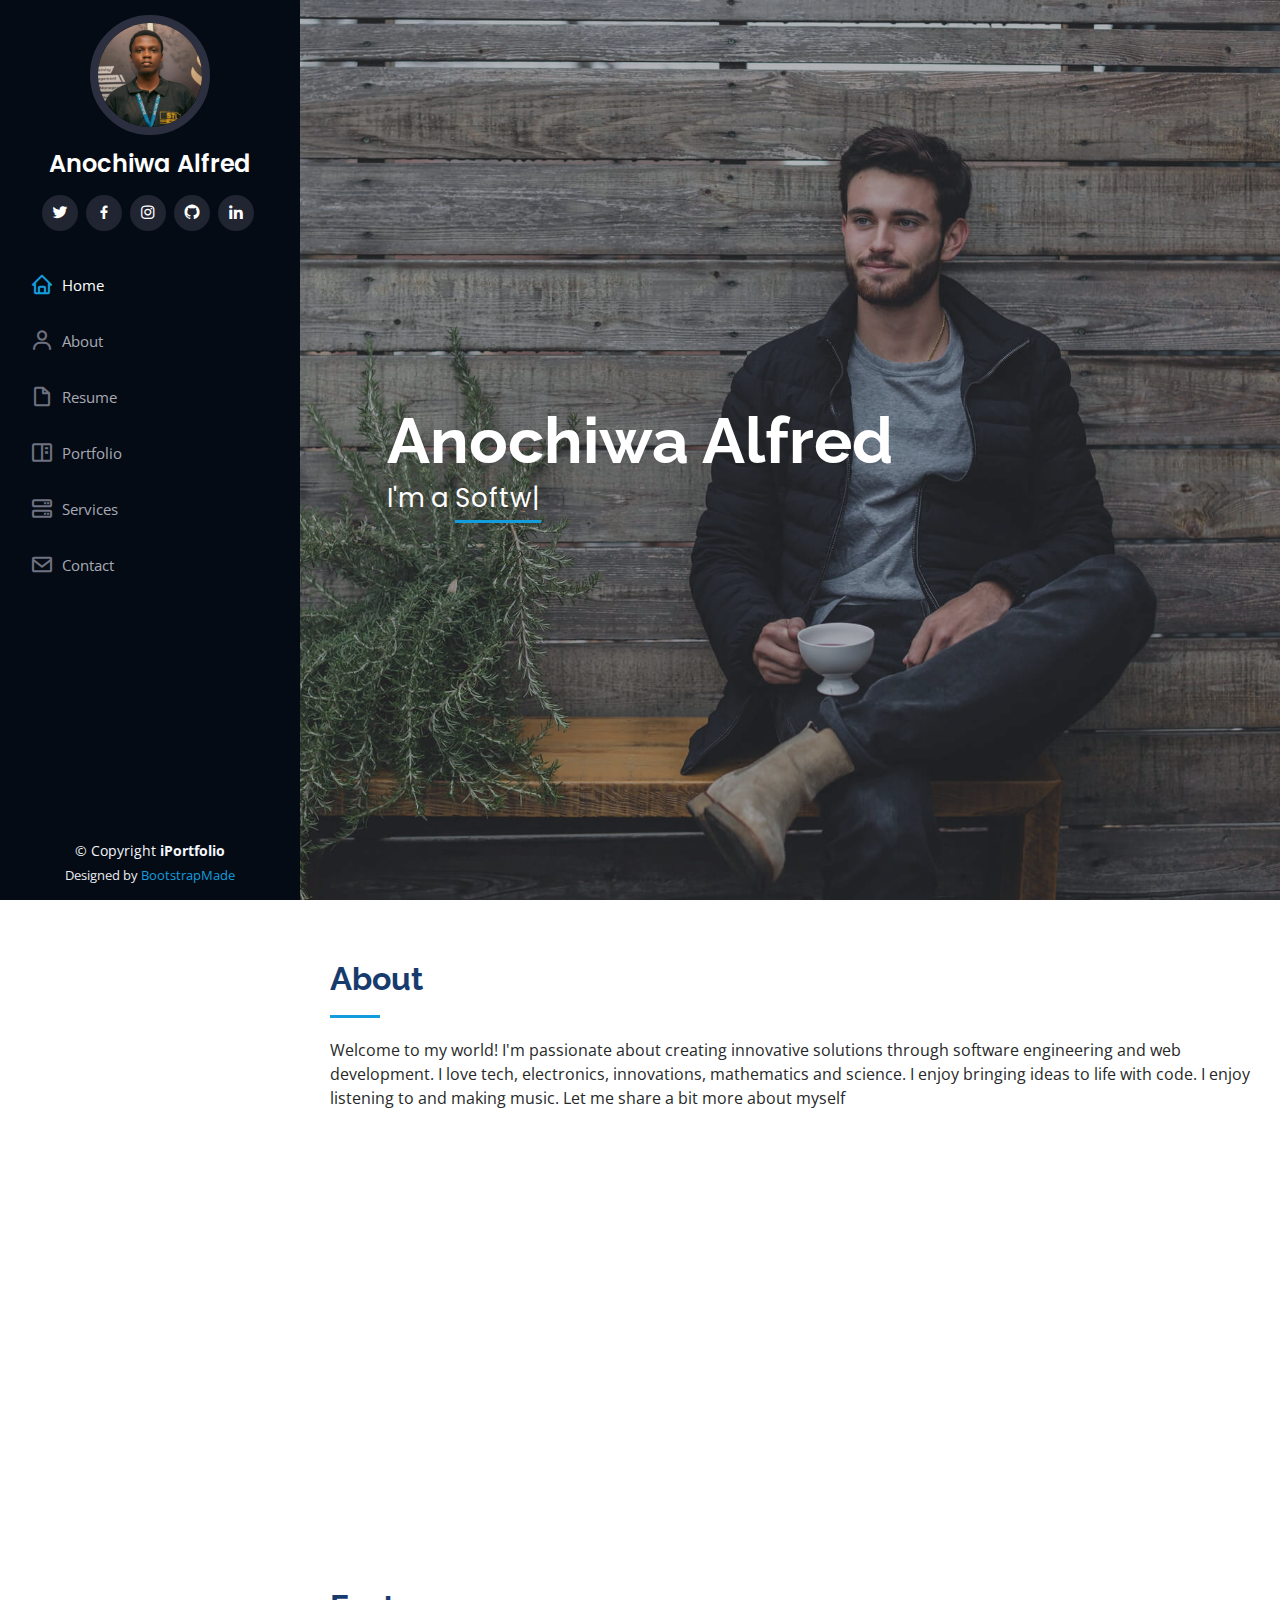
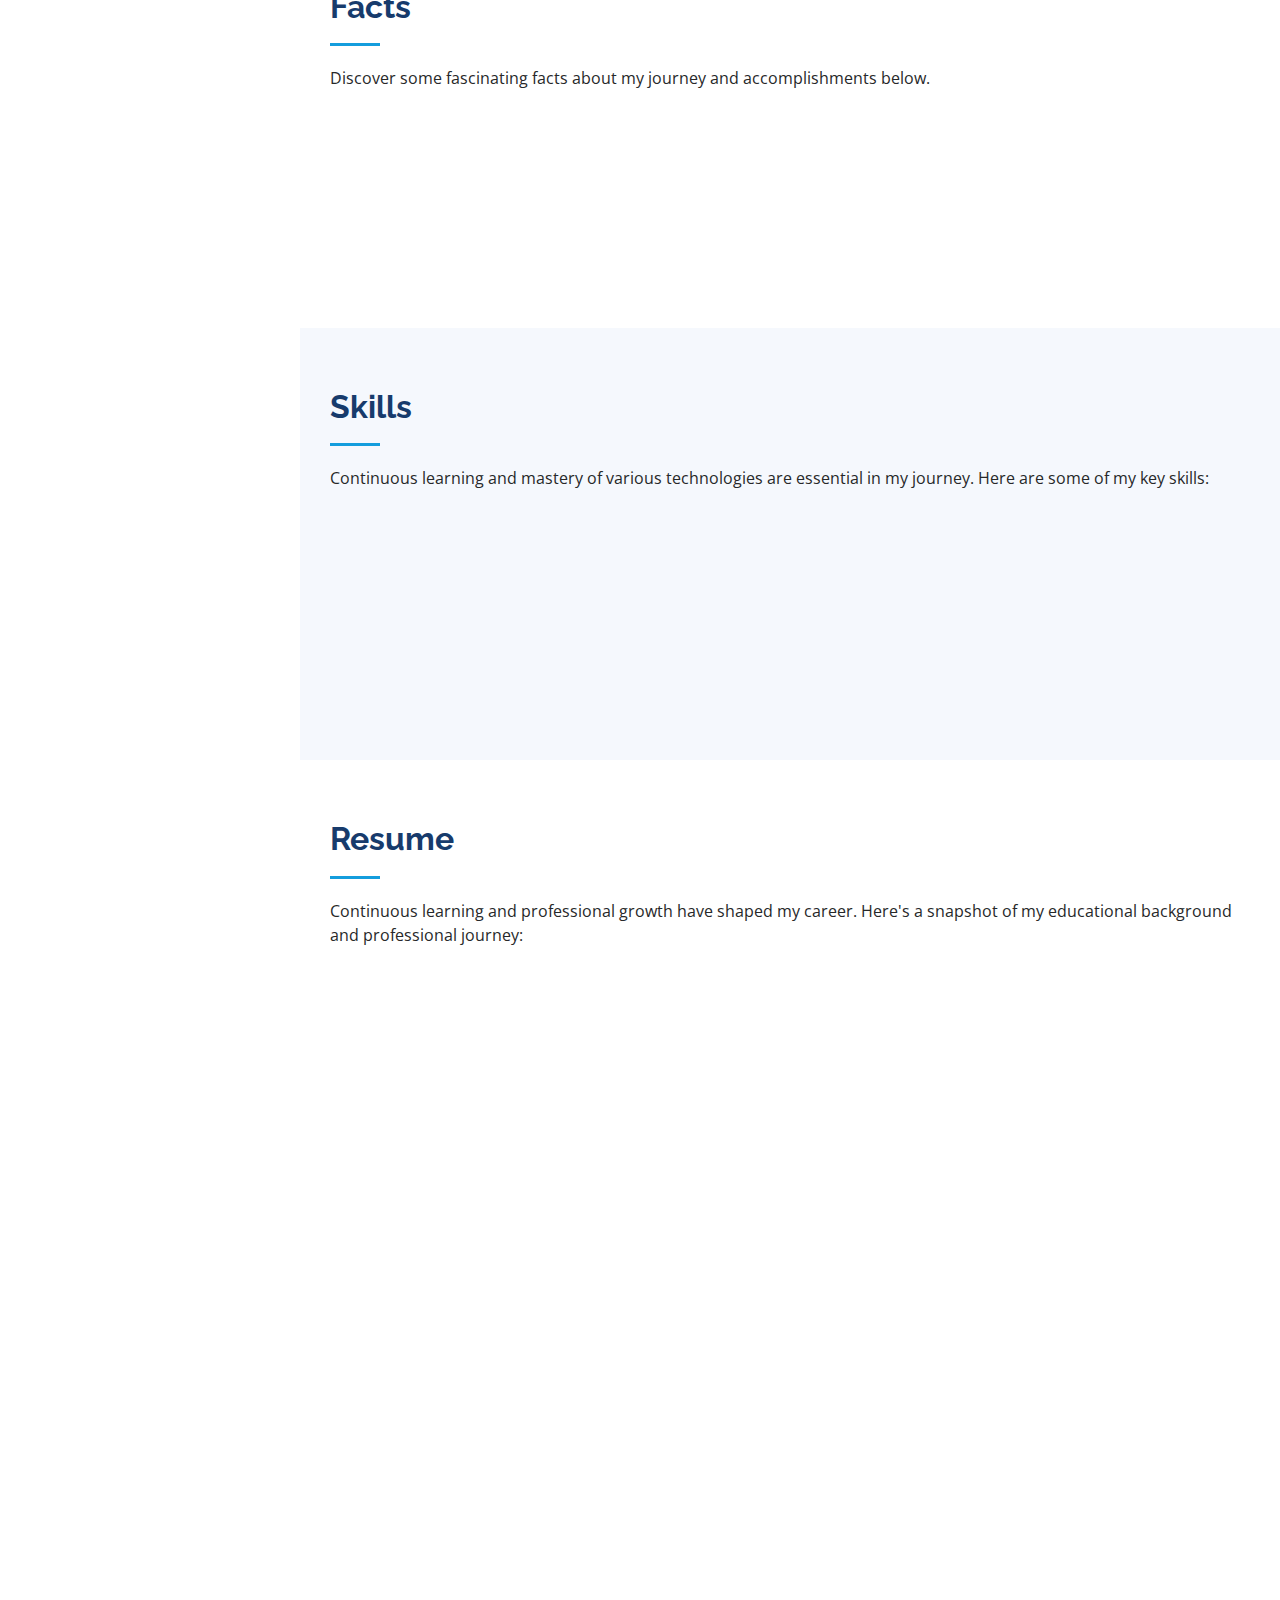
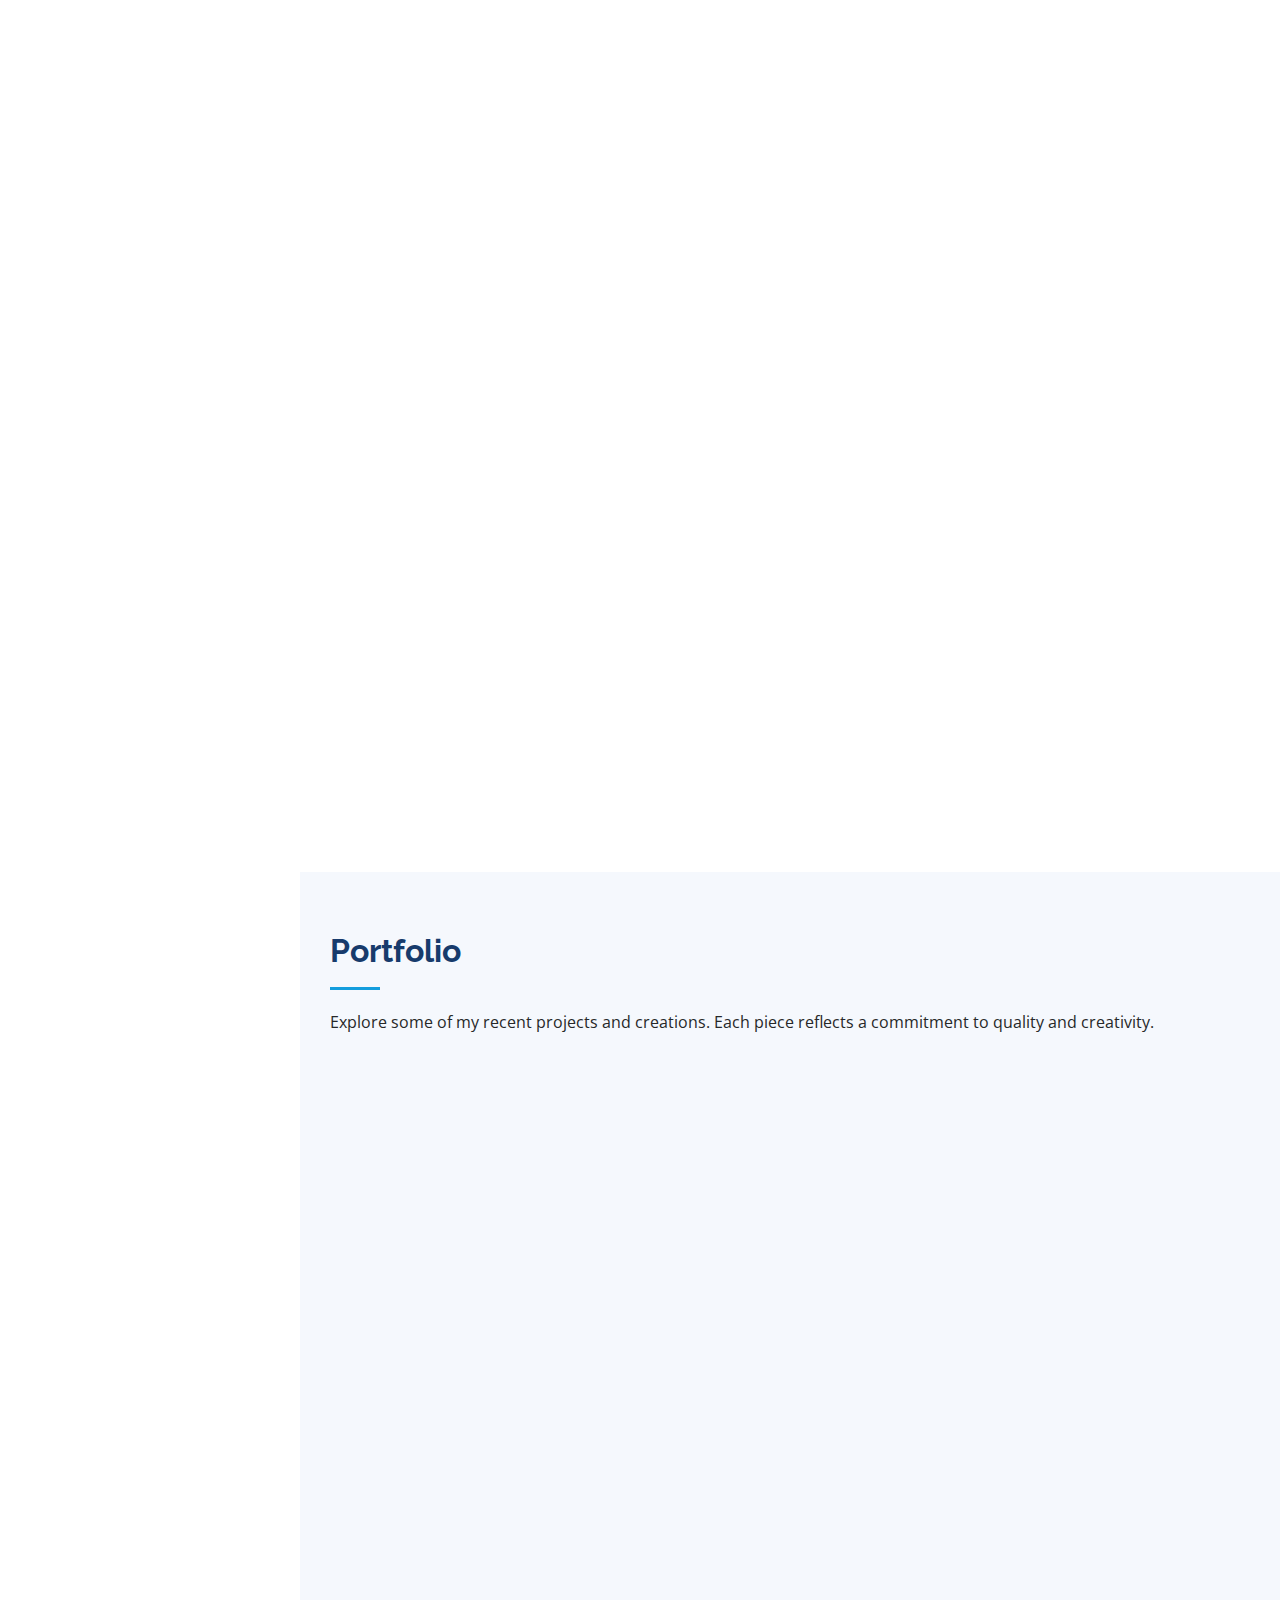
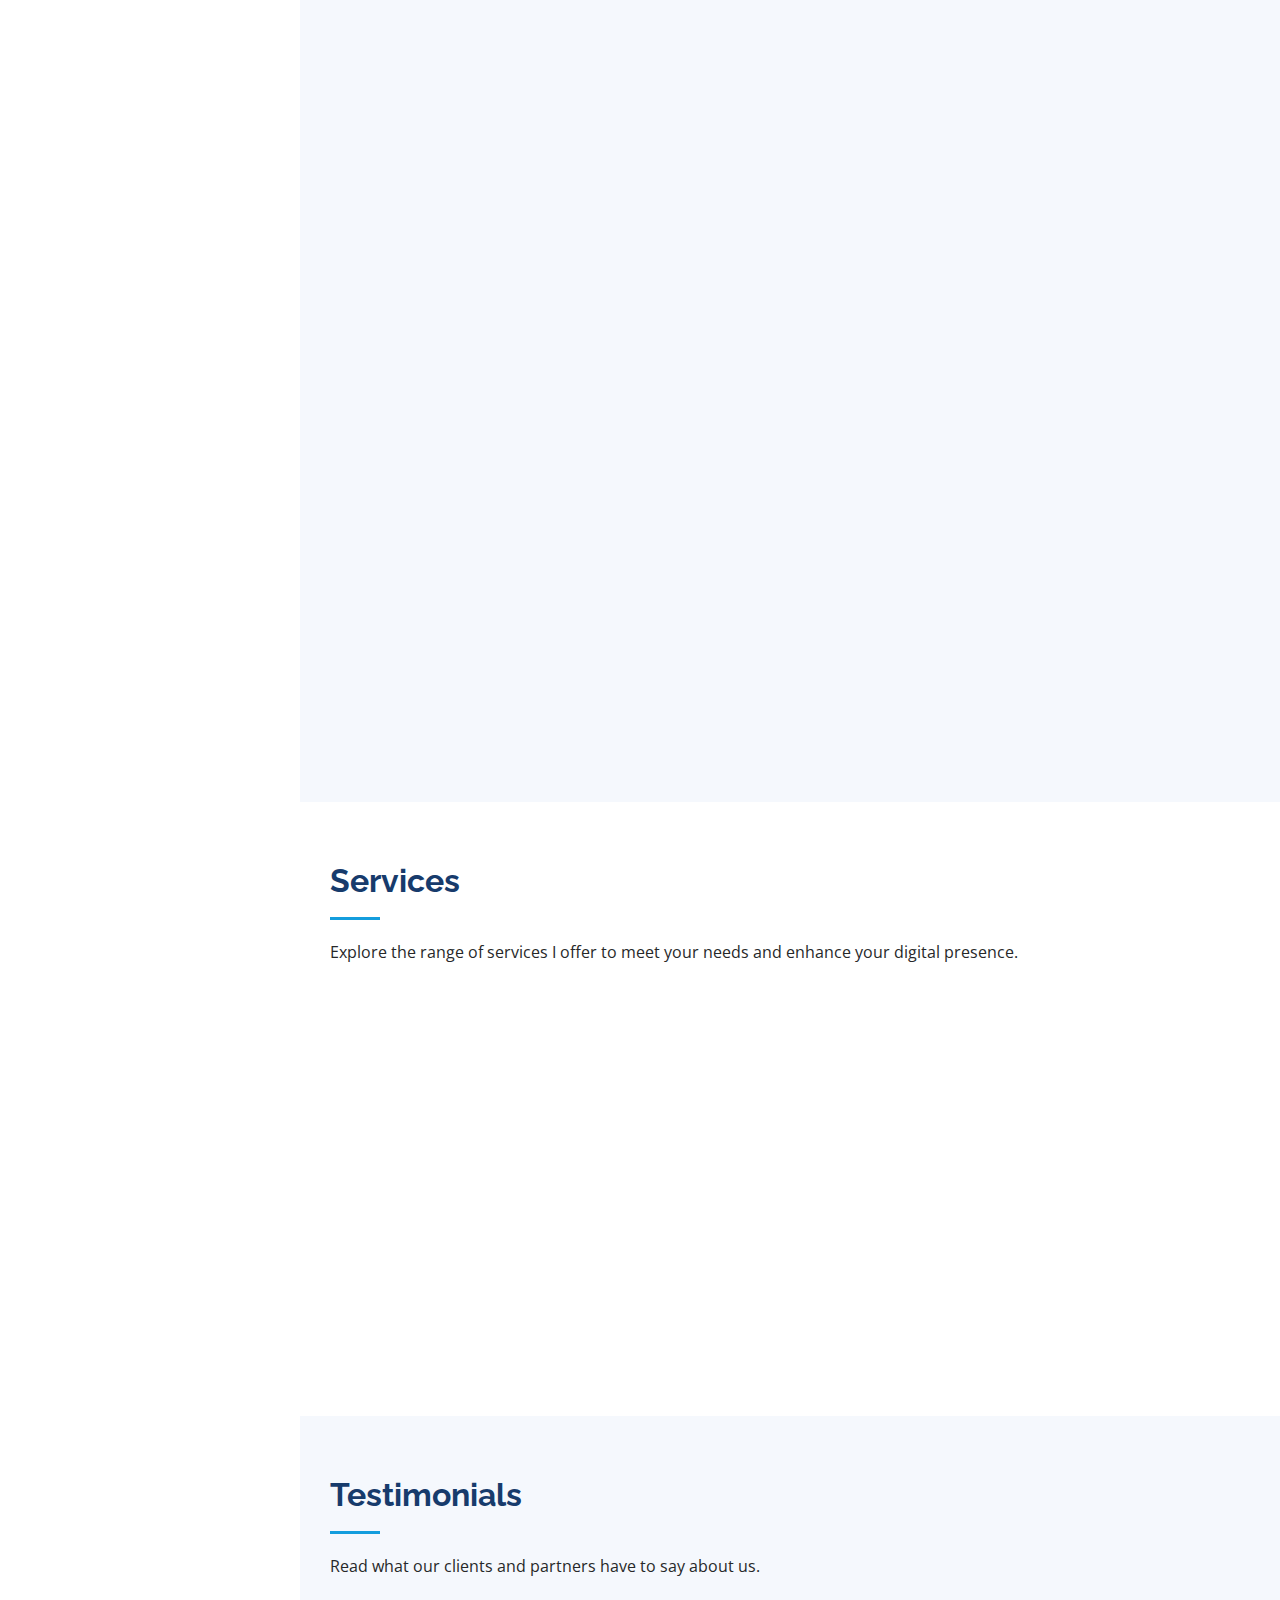
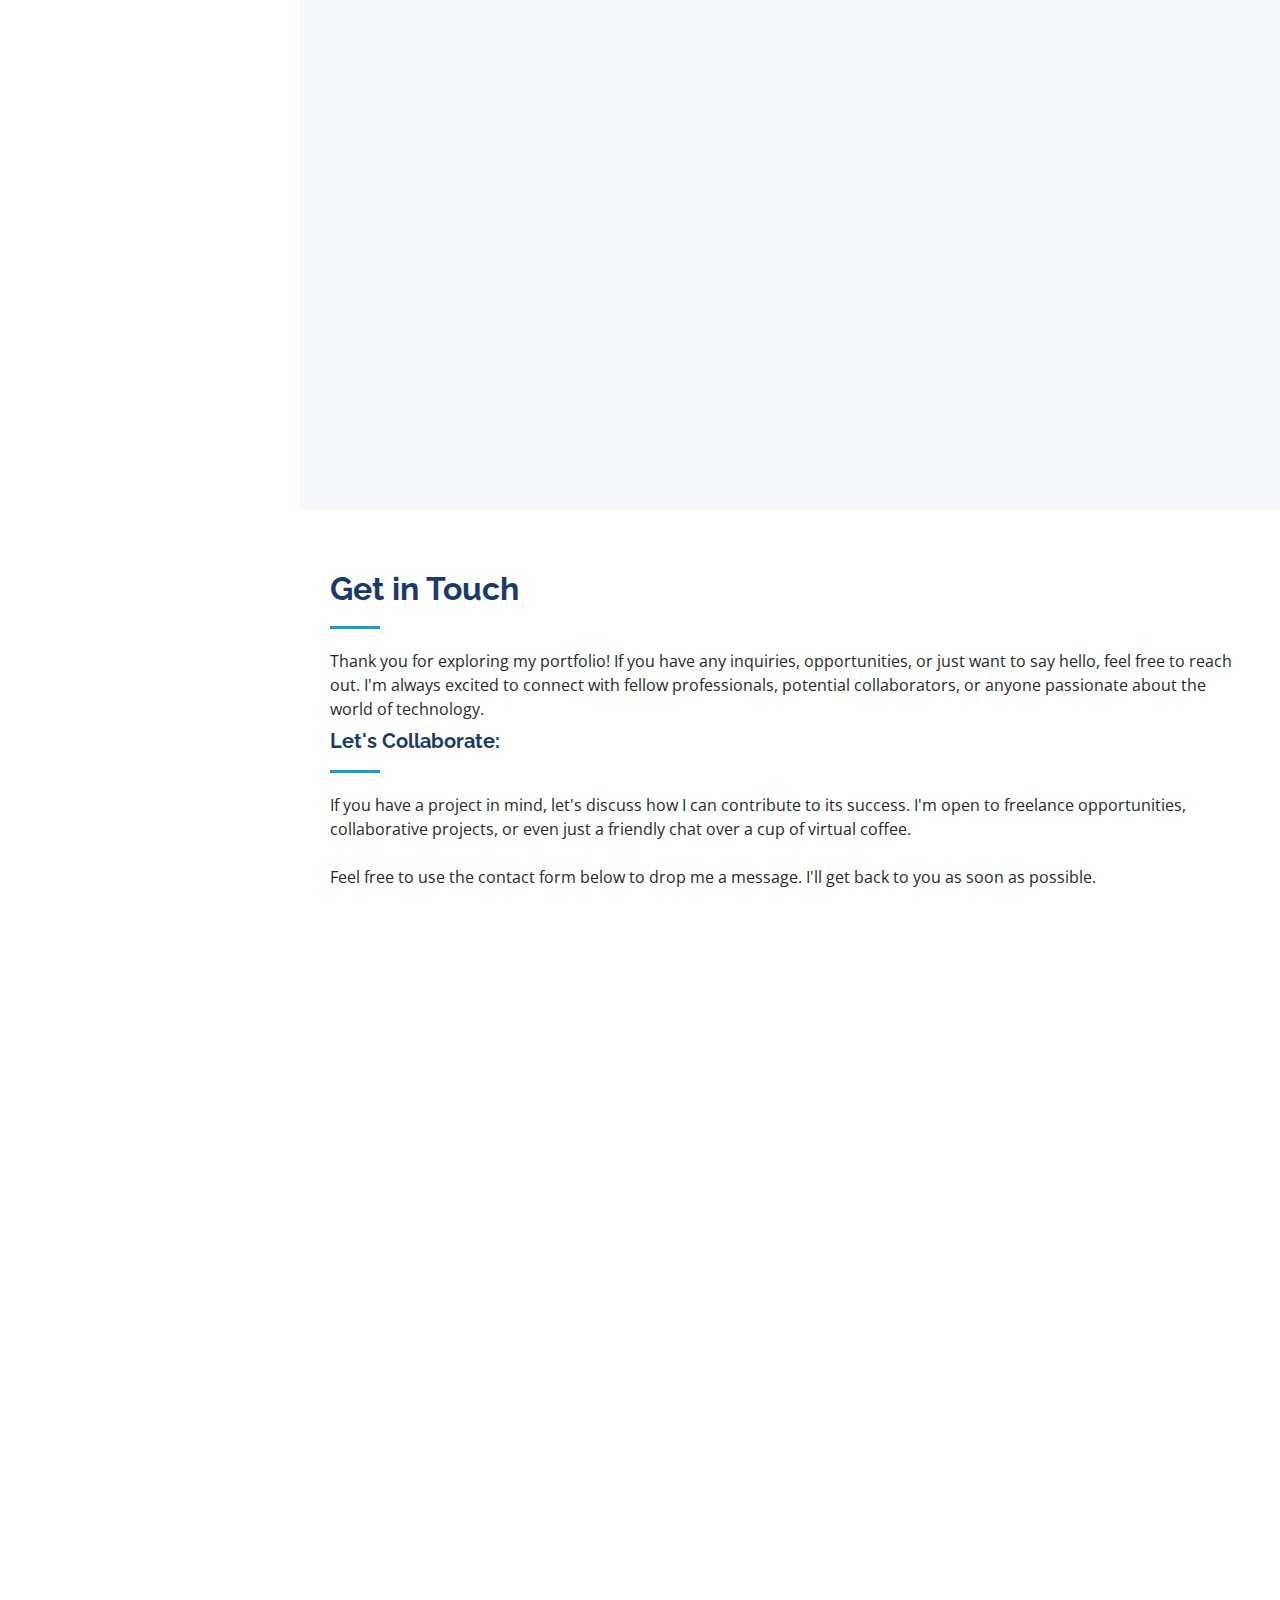
==== index.html @ 726a2a5e "Updated Portfolio Section2" ====
<!DOCTYPE html>
<html lang="en">

<head>
  <meta charset="utf-8">
  <meta content="width=device-width, initial-scale=1.0" name="viewport">

  <title>Anochiwa Alfred - Portfolio</title>
  <meta content="" name="description">
  <meta content="" name="keywords">

  <!-- Favicons -->
  <link href="assets/img/favicon.png" rel="icon">
  <link href="assets/img/apple-touch-icon.png" rel="apple-touch-icon">

  <!-- Google Fonts -->
  <link href="https://fonts.googleapis.com/css?family=Open+Sans:300,300i,400,400i,600,600i,700,700i|Raleway:300,300i,400,400i,500,500i,600,600i,700,700i|Poppins:300,300i,400,400i,500,500i,600,600i,700,700i" rel="stylesheet">

  <!-- Vendor CSS Files -->
  <link href="assets/vendor/aos/aos.css" rel="stylesheet">
  <link href="assets/vendor/bootstrap/css/bootstrap.min.css" rel="stylesheet">
  <link href="assets/vendor/bootstrap-icons/bootstrap-icons.css" rel="stylesheet">
  <link href="assets/vendor/boxicons/css/boxicons.min.css" rel="stylesheet">
  <link href="assets/vendor/glightbox/css/glightbox.min.css" rel="stylesheet">
  <link href="assets/vendor/swiper/swiper-bundle.min.css" rel="stylesheet">

  <!-- Template Main CSS File -->
  <link href="assets/css/style.css" rel="stylesheet">
</head>

<body>

  <!-- ======= Mobile nav toggle button ======= -->
  <i class="bi bi-list mobile-nav-toggle d-xl-none"></i>

  <!-- ======= Header ======= -->
  <header id="header">
    <div class="d-flex flex-column">

      <div class="profile">
        <img src="assets/img/profile-img.jpg" alt="" class="img-fluid rounded-circle">
        <h1 class="text-light"><a href="index.html">Anochiwa Alfred</a></h1>
        <div class="social-links mt-3 text-center">
          <a target="_blank" href="https://twitter.com/cryptalz" class="twitter"><i class="bx bxl-twitter"></i></a>
          <a target="_blank" href="https://web.facebook.com/anochiwaa" class="facebook"><i class="bx bxl-facebook"></i></a>
          <a target="_blank" href="https://www.instagram.com/alf_._ie/" class="instagram"><i class="bx bxl-instagram"></i></a>
          <a target="_blank" href="https://github.com/AnochiwaAlfred/" class="google-plus"><i class="bx bxl-github"></i></a>
          <a target="_blank" href="https://www.linkedin.com/in/AnochiwaAlfred/" class="linkedin"><i class="bx bxl-linkedin"></i></a>
        </div>
      </div>

      <nav id="navbar" class="nav-menu navbar">
        <ul>
          <li><a href="#hero" class="nav-link scrollto active"><i class="bx bx-home"></i> <span>Home</span></a></li>
          <li><a href="#about" class="nav-link scrollto"><i class="bx bx-user"></i> <span>About</span></a></li>
          <li><a href="#resume" class="nav-link scrollto"><i class="bx bx-file-blank"></i> <span>Resume</span></a></li>
          <li><a href="#portfolio" class="nav-link scrollto"><i class="bx bx-book-content"></i> <span>Portfolio</span></a></li>
          <li><a href="#services" class="nav-link scrollto"><i class="bx bx-server"></i> <span>Services</span></a></li>
          <li><a href="#contact" class="nav-link scrollto"><i class="bx bx-envelope"></i> <span>Contact</span></a></li>
        </ul>
      </nav><!-- .nav-menu -->
    </div>
  </header><!-- End Header -->

  <!-- ======= Hero Section ======= -->
  <section id="hero" class="d-flex flex-column justify-content-center align-items-center">
    <div class="hero-container" data-aos="fade-in">
      <h1 style="margin-top: 80px;">Anochiwa Alfred</h1>
      <p>I'm a <span class="typed" data-typed-items="Software Engineer, Web Developer, Graphic Designer, Musicologist, Tutor"></span></p>
    </div>
  </section><!-- End Hero -->

  <main id="main">

    <!-- ======= About Section ======= -->
    <section id="about" class="about">
      <div class="container">

        <div class="section-title">
          <h2>About</h2>
          <p>Welcome to my world! I'm passionate about creating innovative solutions through software engineering and web development. I love tech, electronics, innovations, mathematics and science. I enjoy bringing ideas to life with code. I
            enjoy listening to and making music. Let me share a bit more about myself</p>
        </div>

        <div class="row">
          <div class="col-lg-4" data-aos="fade-right">
            <img src="assets/img/profile-img.jpg" class="img-fluid" alt="">
          </div>
          <div class="col-lg-8 pt-4 pt-lg-0 content" data-aos="fade-left">
            <h3>Software Engineer &amp; Web Developer.</h3>
            <p class="fst-italic">
              I believe in the power of technology to transform ideas into reality.
            </p>
            <div class="row">
              <div class="col-lg-6">
                <ul>
                  <li><i class="bi bi-chevron-right"></i> <strong>Birthday:</strong> <span>24<sup>th</sup> September 1999</span></li>
                  <li><i class="bi bi-chevron-right"></i> <strong>Website:</strong> <a target="_blank" href="https://www.biodrop.io/AnochiwaAlfred">biodrop.io/AnochiwaAlfred</a></li>
                  <li><i class="bi bi-chevron-right"></i> <strong>Phone:</strong> <span>+234 816 6646 601</span></li>
                  <li><i class="bi bi-chevron-right"></i> <strong>City:</strong> <span>Enugu, Nigeria</span></li>
                </ul>
              </div>
              <div class="col-lg-6">
                <ul>
                  <li><i class="bi bi-chevron-right"></i> <strong>Age:</strong> <span>24</span></li>
                  <li><i class="bi bi-chevron-right"></i> <strong>Degree:</strong> <span>Bachelors</span></li>
                  <li><i class="bi bi-chevron-right"></i> <strong>Email:</strong> <a href="mailto:anochiwaalfred@gmail.com">anochiwaalfred@gmail.com</a></li>
                  <li><i class="bi bi-chevron-right"></i> <strong>Freelance:</strong> <span>Available</span></li>
                </ul>
              </div>
            </div>
            <p>
              I'm dedicated to pushing the boundaries of what's possible in the world of technology. Whether it's coding, problem-solving, or collaborating on exciting projects, I'm always up for the challenge. Let's turn ideas into reality together!
            </p>
          </div>
        </div>

      </div>
    </section><!-- End About Section -->

    <!-- ======= Facts Section ======= -->
    <section id="facts" class="facts">
      <div class="container">

        <div class="section-title">
          <h2>Facts</h2>
          <p>Discover some fascinating facts about my journey and accomplishments below.</p>
        </div>

        <div class="row no-gutters">

          <div class="col-lg-3 col-md-6 d-md-flex align-items-md-stretch" data-aos="fade-up">
            <div class="count-box">
              <i class="bi bi-emoji-smile"></i>
              <span data-purecounter-start="0" data-purecounter-end="5" data-purecounter-duration="1" class="purecounter"></span>
              <p><strong>Happy Clients</strong></p>
            </div>
          </div>

          <div class="col-lg-3 col-md-6 d-md-flex align-items-md-stretch" data-aos="fade-up" data-aos-delay="100">
            <div class="count-box">
              <i class="bi bi-journal-richtext"></i>
              <span data-purecounter-start="0" data-purecounter-end="13" data-purecounter-duration="1" class="purecounter"></span>
              <p><strong>Successful Projects</strong></p>
            </div>
          </div>

          <div class="col-lg-3 col-md-6 d-md-flex align-items-md-stretch" data-aos="fade-up" data-aos-delay="200">
            <div class="count-box">
              <i class="bi bi-headset"></i>
              <span data-purecounter-start="0" data-purecounter-end="5672" data-purecounter-duration="1" class="purecounter"></span>
              <p><strong>Hours Of Client Support</strong></p>
            </div>
          </div>

          <div class="col-lg-3 col-md-6 d-md-flex align-items-md-stretch" data-aos="fade-up" data-aos-delay="300">
            <div class="count-box">
              <i class="bi bi-people"></i>
              <span data-purecounter-start="0" data-purecounter-end="1" data-purecounter-duration="1" class="purecounter"></span>
              <p><strong>Dedicated Team Members</strong></p>
            </div>
          </div>

        </div>

      </div>
    </section><!-- End Facts Section -->

    <!-- ======= Skills Section ======= -->
    <section id="skills" class="skills section-bg">
      <div class="container">

        <div class="section-title">
          <h2>Skills</h2>
          <p>Continuous learning and mastery of various technologies are essential in my journey. Here are some of my key skills:</p>
        </div>

        <div class="row skills-content">

          <div class="col-lg-6" data-aos="fade-up">

            <div class="progress">
              <span class="skill">HTML <i class="val">100%</i></span>
              <div class="progress-bar-wrap">
                <div class="progress-bar" role="progressbar" aria-valuenow="100" aria-valuemin="0" aria-valuemax="100"></div>
              </div>
            </div>

            <div class="progress">
              <span class="skill">CSS <i class="val">90%</i></span>
              <div class="progress-bar-wrap">
                <div class="progress-bar" role="progressbar" aria-valuenow="90" aria-valuemin="0" aria-valuemax="100"></div>
              </div>
            </div>

            <div class="progress">
              <span class="skill">JavaScript <i class="val">50%</i></span>
              <div class="progress-bar-wrap">
                <div class="progress-bar" role="progressbar" aria-valuenow="50" aria-valuemin="0" aria-valuemax="100"></div>
              </div>
            </div>

          </div>

          <div class="col-lg-6" data-aos="fade-up" data-aos-delay="100">

            <div class="progress">
              <span class="skill">Python <i class="val">90%</i></span>
              <div class="progress-bar-wrap">
                <div class="progress-bar" role="progressbar" aria-valuenow="90" aria-valuemin="0" aria-valuemax="100"></div>
              </div>
            </div>

            <div class="progress">
              <span class="skill">WordPress/CMS <i class="val">70%</i></span>
              <div class="progress-bar-wrap">
                <div class="progress-bar" role="progressbar" aria-valuenow="70" aria-valuemin="0" aria-valuemax="100"></div>
              </div>
            </div>

            <div class="progress">
              <span class="skill">Django <i class="val">65%</i></span>
              <div class="progress-bar-wrap">
                <div class="progress-bar" role="progressbar" aria-valuenow="65" aria-valuemin="0" aria-valuemax="100"></div>
              </div>
            </div>

          </div>

        </div>

      </div>
    </section><!-- End Skills Section -->

    <!-- ======= Resume Section ======= -->
    <section id="resume" class="resume">
      <div class="container">

        <div class="section-title">
          <h2>Resume</h2>
          <p>Continuous learning and professional growth have shaped my career. Here's a snapshot of my educational background and professional journey:</p>
        </div>

        <div class="row">
          <div class="col-lg-6" data-aos="fade-up">
            <h3 class="resume-title">Summary</h3>
            <div class="resume-item pb-0">
              <h4>Anochiwa Alfred</h4>
              <p><em>A versatile and dedicated professional with expertise in HTML 5 & CSS3, Django Backend
                Development, and API Development. Demonstrates exceptional communication, problem-solving, and
                time-management skills. Adept at utilizing music and sound production skills, coupled with proficiency in
                musical instruments and graphic design, to bring a creative edge to projects. Proven ability to deliver
                high-quality solutions while effectively managing tasks and collaborating with cross-functional teams.
                Passionate about technology, music, and design, with a strong commitment to achieving project
                excellence and fostering innovation.</em></p>
              <ul>
                <li>Enugu, Nigeria</li>
                <li>(+234) 816-6646-601</li>
                <li>anochiwaalfred@gmail.com</li>
              </ul>
            </div>

            <h3 class="resume-title">Education</h3>
            <div class="resume-item">
              <h4>Bachelors of Electrical/Electronics Engineering</h4>
              <h5>2015 - 2023</h5>
              <p><em>Alex-Ekwueme Federal University Ndufu-Alike, Ebonyi State</em></p>
              <p>Passionate about technology, I pursued a degree in Electrical/Electronics Engineering. The program provided me with a strong foundation in engineering principles and problem-solving skills.</p>
            </div>
            <div class="resume-item">
              <h4>Senior School Leaving Certificate (WAEC & NECO)</h4>
              <h5>2012 - 2015</h5>
              <p><em>Ebonyi State University Staff Secondary School, Ebonyi State.</em></p>
              <p>Completed my secondary education with a focus on science and technology subjects, laying the groundwork for my future studies in engineering.</p>
            </div>
            <div class="resume-item">
              <h4>Junior School Leaving Certificate (BEC)</h4>
              <h5>2009 - 2012</h5>
              <p><em>National Electric Power Authority Staff Secondary School, Afam, Rivers State.</em></p>
              <p>Initiated my educational journey with a strong emphasis on foundational knowledge and academic excellence.</p>
            </div>
          </div>
          <div class="col-lg-6" data-aos="fade-up" data-aos-delay="100">
            <h3 class="resume-title">Professional Experience</h3>
            <div class="resume-item">
              <h4>Senior Software Engineer</h4>
              <h5>Apr. 2022 - Present</h5>
              <p><em>Sharashell Technology Ltd., Enugu. </em></p>
              <ul>
                <li>Optimized code for maintainability and scalability by executing test-driven development.</li>
                <li>Built new product features across front-end and back-end, using Python and Django. </li>
                <li>Collaborated with team members to create applications' system analysis based on client requirements.</li>
                <li>Created databases, data entry systems and web forms for diverse Applications.</li>
                <li>Took part in all phases of development processes from project planning to design and launch.</li>
                <li>Identified areas for improvement in existing software programs and developed modifications.</li>
                <li>Collaborated with front-end developers and mobile developers to match visual design intent.</li>
              </ul>
            </div>
            <div class="resume-item">
              <h4>Network Engineer Intern</h4>
              <h5>Feb. 2022 - Apr. 2022</h5>
              <p><em>Pecstech IT Solutions, Enugu.</em></p>
              <ul>
                <li>Participated in configuring routers, switches, and firewalls to ensure the reliability and security of the network. This involved understanding network protocols, IP addressing, and VLAN setup.</li>
              </ul>
            </div>
            <div class="resume-item">
              <h4>Electrical Engineer Intern</h4>
              <h5>Mar. 2019 - Sept. 2019</h5>
              <p><em>Transmission Company of Nigeria, Enugu.</em></p>
              <ul>
                <li>Supported the operation of high-voltage switchyard equipment, learned
                  essential safety protocols, assisted in inspections, and gained hands-on
                  experience with critical components.</li>
                <li>Worked closely with the maintenance team, performed preventive
                  maintenance, diagnosed issues, and ensured compliance with safety
                  standards.</li>
                <li>Worked alongside control room operators to monitor and control the
                  electrical grid, respond to alarms, learn real-time grid management, and
                  assist in data analysis.</li>
                <li>Assisted grid operators with data entry, system monitoring, and
                  reporting. I also learned about load forecasting, energy scheduling, and
                  emergency response procedures.</li>
              </ul>
            </div>
          </div>
        </div>

      </div>
    </section><!-- End Resume Section -->

    <!-- ======= Portfolio Section ======= -->
    <section id="portfolio" class="portfolio section-bg">
      <div class="container">

        <div class="section-title">
          <h2>Portfolio</h2>
          <p>Explore some of my recent projects and creations. Each piece reflects a commitment to quality and creativity.</p>
        </div>

        <div class="row" data-aos="fade-up">
          <div class="col-lg-12 d-flex justify-content-center">
            <ul id="portfolio-flters">
              <li data-filter="*" class="filter-active">All</li>
              <li data-filter=".filter-web">Web</li>
              <li data-filter=".filter-ecom">Ecommerce</li>
              <li data-filter=".filter-graphics">Graphics</li>
            </ul>
          </div>
        </div>

        <div class="row portfolio-container" data-aos="fade-up" data-aos-delay="100">

          <!-- WEB -->

          <div class="col-lg-4 col-md-6 portfolio-item filter-ecom">
            <div class="portfolio-wrap">
              <img src="assets/img/portfolio/portfolio-1.png" class="img-fluid" alt="">
              <div class="portfolio-links">
                <a href="assets/img/portfolio/portfolio-1.png" data-gallery="portfolioGallery" class="portfolio-lightbox" title="OkwukweStitches"><i class="bx bx-plus"></i></a>
                <a href="portfolio-details.html" title="More Details"><i class="bx bx-link"></i></a>
              </div>
            </div>
          </div>

          <div class="col-lg-4 col-md-6 portfolio-item filter-ecom">
            <div class="portfolio-wrap">
              <img src="assets/img/portfolio/portfolio-2.png" class="img-fluid" alt="">
              <div class="portfolio-links">
                <a href="assets/img/portfolio/portfolio-2.png" data-gallery="portfolioGallery" class="portfolio-lightbox" title="OkwukweStitches"><i class="bx bx-plus"></i></a>
                <a href="portfolio-details.html" title="More Details"><i class="bx bx-link"></i></a>
              </div>
            </div>
          </div>

          <div class="col-lg-4 col-md-6 portfolio-item filter-web">
            <div class="portfolio-wrap">
              <img src="assets/img/portfolio/portfolio-6.png" class="img-fluid" alt="">
              <div class="portfolio-links">
                <a href="assets/img/portfolio/portfolio-6.png" data-gallery="portfolioGallery" class="portfolio-lightbox" title="TaskMaster"><i class="bx bx-plus"></i></a>
                <a href="portfolio-details.html" title="More Details"><i class="bx bx-link"></i></a>
              </div>
            </div>
          </div>



          
          <div class="col-lg-4 col-md-6 portfolio-item filter-graphics">
            <div class="portfolio-wrap">
              <img src="assets/img/portfolio/portfolio-15.png" class="img-fluid" alt="">
              <div class="portfolio-links">
                <a href="assets/img/portfolio/portfolio-15.png" data-gallery="portfolioGallery" class="portfolio-lightbox" title="OkwukweStitches"><i class="bx bx-plus"></i></a>
                <a href="portfolio-details.html" title="More Details"><i class="bx bx-link"></i></a>
              </div>
            </div>
          </div>

          <div class="col-lg-4 col-md-6 portfolio-item filter-graphics">
            <div class="portfolio-wrap">
              <img src="assets/img/portfolio/portfolio-13.png" class="img-fluid" alt="">
              <div class="portfolio-links">
                <a href="assets/img/portfolio/portfolio-13.png" data-gallery="portfolioGallery" class="portfolio-lightbox" title="Just Braids"><i class="bx bx-plus"></i></a>
                <a href="portfolio-details.html" title="More Details"><i class="bx bx-link"></i></a>
              </div>
            </div>
          </div>
          
          <div class="col-lg-4 col-md-6 portfolio-item filter-graphics">
            <div class="portfolio-wrap">
              <img src="assets/img/portfolio/portfolio-14.png" class="img-fluid" alt="">
              <div class="portfolio-links">
                <a href="assets/img/portfolio/portfolio-14.png" data-gallery="portfolioGallery" class="portfolio-lightbox" title="Academy"><i class="bx bx-plus"></i></a>
                <a href="portfolio-details.html" title="More Details"><i class="bx bx-link"></i></a>
              </div>
            </div>
          </div>


          <div class="col-lg-4 col-md-6 portfolio-item filter-ecom">
            <div class="portfolio-wrap">
              <img src="assets/img/portfolio/portfolio-4.png" class="img-fluid" alt="">
              <div class="portfolio-links">
                <a href="assets/img/portfolio/portfolio-4.png" data-gallery="portfolioGallery" class="portfolio-lightbox" title="OkwukweStitches"><i class="bx bx-plus"></i></a>
                <a href="portfolio-details.html" title="More Details"><i class="bx bx-link"></i></a>
              </div>
            </div>
          </div>

          <div class="col-lg-4 col-md-6 portfolio-item filter-web">
            <div class="portfolio-wrap">
              <img src="assets/img/portfolio/portfolio-5.png" class="img-fluid" alt="">
              <div class="portfolio-links">
                <a href="assets/img/portfolio/portfolio-5.png" data-gallery="portfolioGallery" class="portfolio-lightbox" title="TaskMaster"><i class="bx bx-plus"></i></a>
                <a href="portfolio-details.html" title="More Details"><i class="bx bx-link"></i></a>
              </div>
            </div>
          </div>

          <div class="col-lg-4 col-md-6 portfolio-item filter-ecom">
            <div class="portfolio-wrap">
              <img src="assets/img/portfolio/portfolio-3.png" class="img-fluid" alt="">
              <div class="portfolio-links">
                <a href="assets/img/portfolio/portfolio-3.png" data-gallery="portfolioGallery" class="portfolio-lightbox" title="OkwukweStitches"><i class="bx bx-plus"></i></a>
                <a href="portfolio-details.html" title="More Details"><i class="bx bx-link"></i></a>
              </div>
            </div>
          </div>

          <div class="col-lg-4 col-md-6 portfolio-item filter-web">
            <div class="portfolio-wrap">
              <img src="assets/img/portfolio/portfolio-7.png" class="img-fluid" alt="">
              <div class="portfolio-links">
                <a href="assets/img/portfolio/portfolio-7.png" data-gallery="portfolioGallery" class="portfolio-lightbox" title="Pings"><i class="bx bx-plus"></i></a>
                <a href="portfolio-details.html" title="More Details"><i class="bx bx-link"></i></a>
              </div>
            </div>
          </div>

          <div class="col-lg-4 col-md-6 portfolio-item filter-web">
            <div class="portfolio-wrap">
              <img src="assets/img/portfolio/portfolio-8.png" class="img-fluid" alt="">
              <div class="portfolio-links">
                <a href="assets/img/portfolio/portfolio-8.png" data-gallery="portfolioGallery" class="portfolio-lightbox" title="Pings"><i class="bx bx-plus"></i></a>
                <a href="portfolio-details.html" title="More Details"><i class="bx bx-link"></i></a>
              </div>
            </div>
          </div>

          <div class="col-lg-4 col-md-6 portfolio-item filter-web">
            <div class="portfolio-wrap">
              <img src="assets/img/portfolio/portfolio-9.png" class="img-fluid" alt="">
              <div class="portfolio-links">
                <a href="assets/img/portfolio/portfolio-9.png" data-gallery="portfolioGallery" class="portfolio-lightbox" title="Spotipy"><i class="bx bx-plus"></i></a>
                <a href="portfolio-details.html" title="More Details"><i class="bx bx-link"></i></a>
              </div>
            </div>
          </div>


         
          <!-- GRAPHICS -->

          <div class="col-lg-4 col-md-6 portfolio-item filter-graphics">
            <div class="portfolio-wrap">
              <img src="assets/img/portfolio/portfolio-10.png" class="img-fluid" alt="">
              <div class="portfolio-links">
                <a href="assets/img/portfolio/portfolio-10.png" data-gallery="portfolioGallery" class="portfolio-lightbox" title="Stechad"><i class="bx bx-plus"></i></a>
                <a href="portfolio-details.html" title="More Details"><i class="bx bx-link"></i></a>
              </div>
            </div>
          </div>

          <div class="col-lg-4 col-md-6 portfolio-item filter-graphics">
            <div class="portfolio-wrap">
              <img src="assets/img/portfolio/portfolio-11.png" class="img-fluid" alt="">
              <div class="portfolio-links">
                <a href="assets/img/portfolio/portfolio-11.png" data-gallery="portfolioGallery" class="portfolio-lightbox" title="Stechad"><i class="bx bx-plus"></i></a>
                <a href="portfolio-details.html" title="More Details"><i class="bx bx-link"></i></a>
              </div>
            </div>
          </div>
          
          <div class="col-lg-4 col-md-6 portfolio-item filter-graphics">
            <div class="portfolio-wrap">
              <img src="assets/img/portfolio/portfolio-12.png" class="img-fluid" alt="">
              <div class="portfolio-links">
                <a href="assets/img/portfolio/portfolio-12.png" data-gallery="portfolioGallery" class="portfolio-lightbox" title="Stechad"><i class="bx bx-plus"></i></a>
                <a href="portfolio-details.html" title="More Details"><i class="bx bx-link"></i></a>
              </div>
            </div>
          </div>

        </div>

      </div>
    </section><!-- End Portfolio Section -->

    <!-- ======= Services Section ======= -->
    <section id="services" class="services">
      <div class="container">

        <div class="section-title">
          <h2>Services</h2>
          <p>Explore the range of services I offer to meet your needs and enhance your digital presence.</p>
        </div>

        <div class="row">
          <div class="col-lg-4 col-md-6 icon-box" data-aos="fade-up">
            <div class="icon"><i class="bi bi-code"></i></div>
            <h4 class="title"><a href="#">Web Development</a></h4>
            <p class="description">Crafting responsive and visually appealing websites to elevate your online presence and user experience.</p>
          </div>
          <div class="col-lg-4 col-md-6 icon-box" data-aos="fade-up" data-aos-delay="100">
            <div class="icon"><i class="bi bi-laptop"></i></div>
            <h4 class="title"><a href="#">Software Engineering</a></h4>
            <p class="description">Building scalable and efficient software solutions tailored to your business requirements and goals.</p>
          </div>
          <div class="col-lg-4 col-md-6 icon-box" data-aos="fade-up" data-aos-delay="200">
            <div class="icon"><i class="bi bi-palette"></i></div>
            <h4 class="title"><a href="#">Graphic Design</a></h4>
            <p class="description">Creating visually stunning graphics and designs that captivate your audience and enhance your brand identity.</p>
          </div>
          <div class="col-lg-4 col-md-6 icon-box" data-aos="fade-up" data-aos-delay="300">
            <div class="icon"><i class="bi bi-file-earmark-code"></i></div>
            <h4 class="title"><a href="#">Tutoring (Programming)</a></h4>
            <p class="description">Providing personalized tutoring sessions to enhance programming skills and knowledge in various languages.</p>
          </div>
          <div class="col-lg-4 col-md-6 icon-box" data-aos="fade-up" data-aos-delay="800">
            <div class="icon"><i class="bi bi-cart"></i></div>
            <h4 class="title"><a href="#">E-commerce Solutions</a></h4>
            <p class="description">Developing customized e-commerce platforms with secure payment gateways and user-friendly interfaces.</p>
          </div>
          <div class="col-lg-4 col-md-6 icon-box" data-aos="fade-up" data-aos-delay="500">
            <div class="icon"><i class="bi bi-music-note"></i></div>
            <h4 class="title"><a href="#">Tutoring (Music)</a></h4>
            <p class="description">Offering music tutoring sessions to develop skills in playing musical instruments and understanding music theory.</p>
          </div>
        </div>

      </div>
    </section><!-- End Services Section -->


<!-- ======= Testimonials Section ======= -->
<section id="testimonials" class="testimonials section-bg">
  <div class="container">

    <div class="section-title">
      <h2>Testimonials</h2>
      <p>Read what our clients and partners have to say about us.</p>
    </div>

    <div class="testimonials-slider swiper" data-aos="fade-up" data-aos-delay="100">
      <div class="swiper-wrapper">

        <div class="swiper-slide">
          <div class="testimonial-item" data-aos="fade-up">
            <p>
              <i class="bx bxs-quote-alt-left quote-icon-left"></i>
              Working with this team has been a delightful experience. Their dedication to quality and innovation is truly commendable. I highly recommend their services.
              <i class="bx bxs-quote-alt-right quote-icon-right"></i>
            </p>
            <img src="assets/img/testimonials/testimonials-1.jpg" class="testimonial-img" alt="">
            <h3>Saul Goodman</h3>
            <h4>CEO &amp; Founder</h4>
          </div>
        </div><!-- End testimonial item -->

        <div class="swiper-slide">
          <div class="testimonial-item" data-aos="fade-up" data-aos-delay="100">
            <p>
              <i class="bx bxs-quote-alt-left quote-icon-left"></i>
              Exceptional service! Their attention to detail and creative solutions have made a significant impact on our projects. A reliable and innovative team to work with.
              <i class="bx bxs-quote-alt-right quote-icon-right"></i>
            </p>
            <img src="assets/img/testimonials/testimonials-2.jpg" class="testimonial-img" alt="">
            <h3>Sara Wilsson</h3>
            <h4>Designer</h4>
          </div>
        </div><!-- End testimonial item -->

        <div class="swiper-slide">
          <div class="testimonial-item" data-aos="fade-up" data-aos-delay="200">
            <p>
              <i class="bx bxs-quote-alt-left quote-icon-left"></i>
              Their professionalism and expertise are unmatched. Every interaction with them has been smooth and productive. I'm impressed with the results they consistently deliver.
              <i class="bx bxs-quote-alt-right quote-icon-right"></i>
            </p>
            <img src="assets/img/testimonials/testimonials-3.jpg" class="testimonial-img" alt="">
            <h3>Jena Karlis</h3>
            <h4>Store Owner</h4>
          </div>
        </div><!-- End testimonial item -->
        
        <div class="swiper-slide">
          <div class="testimonial-item" data-aos="fade-up" data-aos-delay="300">
            <p>
              <i class="bx bxs-quote-alt-left quote-icon-left"></i>
              From concept to execution, they have consistently exceeded our expectations. Their commitment to delivering high-quality work is evident in every project they undertake.
              <i class="bx bxs-quote-alt-right quote-icon-right"></i>
            </p>
            <img src="assets/img/testimonials/testimonials-4.jpg" class="testimonial-img" alt="">
            <h3>Matt Brandon</h3>
            <h4>Freelancer</h4>
          </div>
        </div><!-- End testimonial item -->
        
        <div class="swiper-slide">
          <div class="testimonial-item" data-aos="fade-up" data-aos-delay="400">
            <p>
              <i class="bx bxs-quote-alt-left quote-icon-left"></i>
              They understand our vision and bring it to life with precision. Their dedication and passion for what they do make them an invaluable partner. I highly recommend their services.
              <i class="bx bxs-quote-alt-right quote-icon-right"></i>
            </p>
            <img src="assets/img/testimonials/testimonials-5.jpg" class="testimonial-img" alt="">
            <h3>John Larson</h3>
            <h4>Entrepreneur</h4>
          </div>
        </div><!-- End testimonial item -->

      </div>
      <div class="swiper-pagination"></div>
    </div>

  </div>
</section><!-- End Testimonials Section -->

    <!-- ======= Contact Section ======= -->
    <section id="contact" class="contact">
      <div class="container">

        <div class="section-title">
          <h2>Get in Touch</h2>
          <p>Thank you for exploring my portfolio! If you have any inquiries, opportunities, or just want to say hello, feel free to reach out. I'm always excited to connect with fellow professionals, potential collaborators, or anyone passionate about the world of technology.</p>
          <h2 style="font-size: 20px;" class="mt-2">Let's Collaborate:</h2>
          <p>If you have a project in mind, let's discuss how I can contribute to its success. I'm open to freelance opportunities, collaborative projects, or even just a friendly chat over a cup of virtual coffee.</p>
          <br>
          <p>Feel free to use the contact form below to drop me a message. I'll get back to you as soon as possible.</p>
        </div>

        <div class="row" data-aos="fade-in">

          <div class="col-lg-5 d-flex align-items-stretch">
            <div class="info">
              <div class="address">
                <i class="bi bi-geo-alt"></i>
                <h4>Location:</h4>
                <p>Enugu, Nigeria</p>
              </div>

              <div class="email">
                <i class="bi bi-envelope"></i>
                <h4>Email:</h4>
                <p>anochiwaalfred@gmail.com</p>
              </div>

              <div class="phone">
                <i class="bi bi-phone"></i>
                <h4>Call:</h4>
                <p>+234 816 6646 601</p>
              </div>
              <iframe src="https://www.google.com/maps/embed?pb=!1m18!1m12!1m3!1d8070640.011502895!2d3.375418639190946!3d8.995853691798585!2m3!1f0!2f0!3f0!3m2!1i1024!2i768!4f13.1!3m3!1m2!1s0x8ed1056a0c2f1037%3A0xd5a6c42bde7155b5!2sSharashell%20Technology!5e0!3m2!1sen!2sus!4v1703118499586!5m2!1sen!2sus" width="400" height="300" style="border:0;" allowfullscreen="" loading="lazy" referrerpolicy="no-referrer-when-downgrade"></iframe>
            </div>

          </div>

          <div class="col-lg-7 mt-5 mt-lg-0 d-flex align-items-stretch">
            <form action="forms/contact.php" method="post" role="form" class="php-email-form">
              <div class="row">
                <div class="form-group col-md-6">
                  <label for="name">Your Name</label>
                  <input type="text" name="name" class="form-control" id="name" required>
                </div>
                <div class="form-group col-md-6">
                  <label for="name">Your Email</label>
                  <input type="email" class="form-control" name="email" id="email" required>
                </div>
              </div>
              <div class="form-group">
                <label for="name">Subject</label>
                <input type="text" class="form-control" name="subject" id="subject" required>
              </div>
              <div class="form-group">
                <label for="name">Message</label>
                <textarea class="form-control" name="message" rows="10" required></textarea>
              </div>
              <div class="my-3">
                <div class="loading">Loading</div>
                <div class="error-message"></div>
                <div class="sent-message">Your message has been sent. Thank you!</div>
              </div>
              <div class="text-center"><button type="submit">Send Message</button></div>
            </form>
          </div>

        </div>

      </div>
    </section><!-- End Contact Section -->

  </main><!-- End #main -->

  <!-- ======= Footer ======= -->
  <footer id="footer">
    <div class="container">
      <div class="copyright">
        &copy; Copyright <strong><span>iPortfolio</span></strong>
      </div>
      <div class="credits">
        Designed by <a href="https://bootstrapmade.com/">BootstrapMade</a>
      </div>
    </div>
  </footer><!-- End  Footer -->

  <a href="#" class="back-to-top d-flex align-items-center justify-content-center"><i class="bi bi-arrow-up-short"></i></a>

  <!-- Vendor JS Files -->
  <script src="assets/vendor/purecounter/purecounter_vanilla.js"></script>
  <script src="assets/vendor/aos/aos.js"></script>
  <script src="assets/vendor/bootstrap/js/bootstrap.bundle.min.js"></script>
  <script src="assets/vendor/glightbox/js/glightbox.min.js"></script>
  <script src="assets/vendor/isotope-layout/isotope.pkgd.min.js"></script>
  <script src="assets/vendor/swiper/swiper-bundle.min.js"></script>
  <script src="assets/vendor/typed.js/typed.umd.js"></script>
  <script src="assets/vendor/waypoints/noframework.waypoints.js"></script>
  <script src="assets/vendor/php-email-form/validate.js"></script>

  <!-- Template Main JS File -->
  <script src="assets/js/main.js"></script>

</body>

</html>
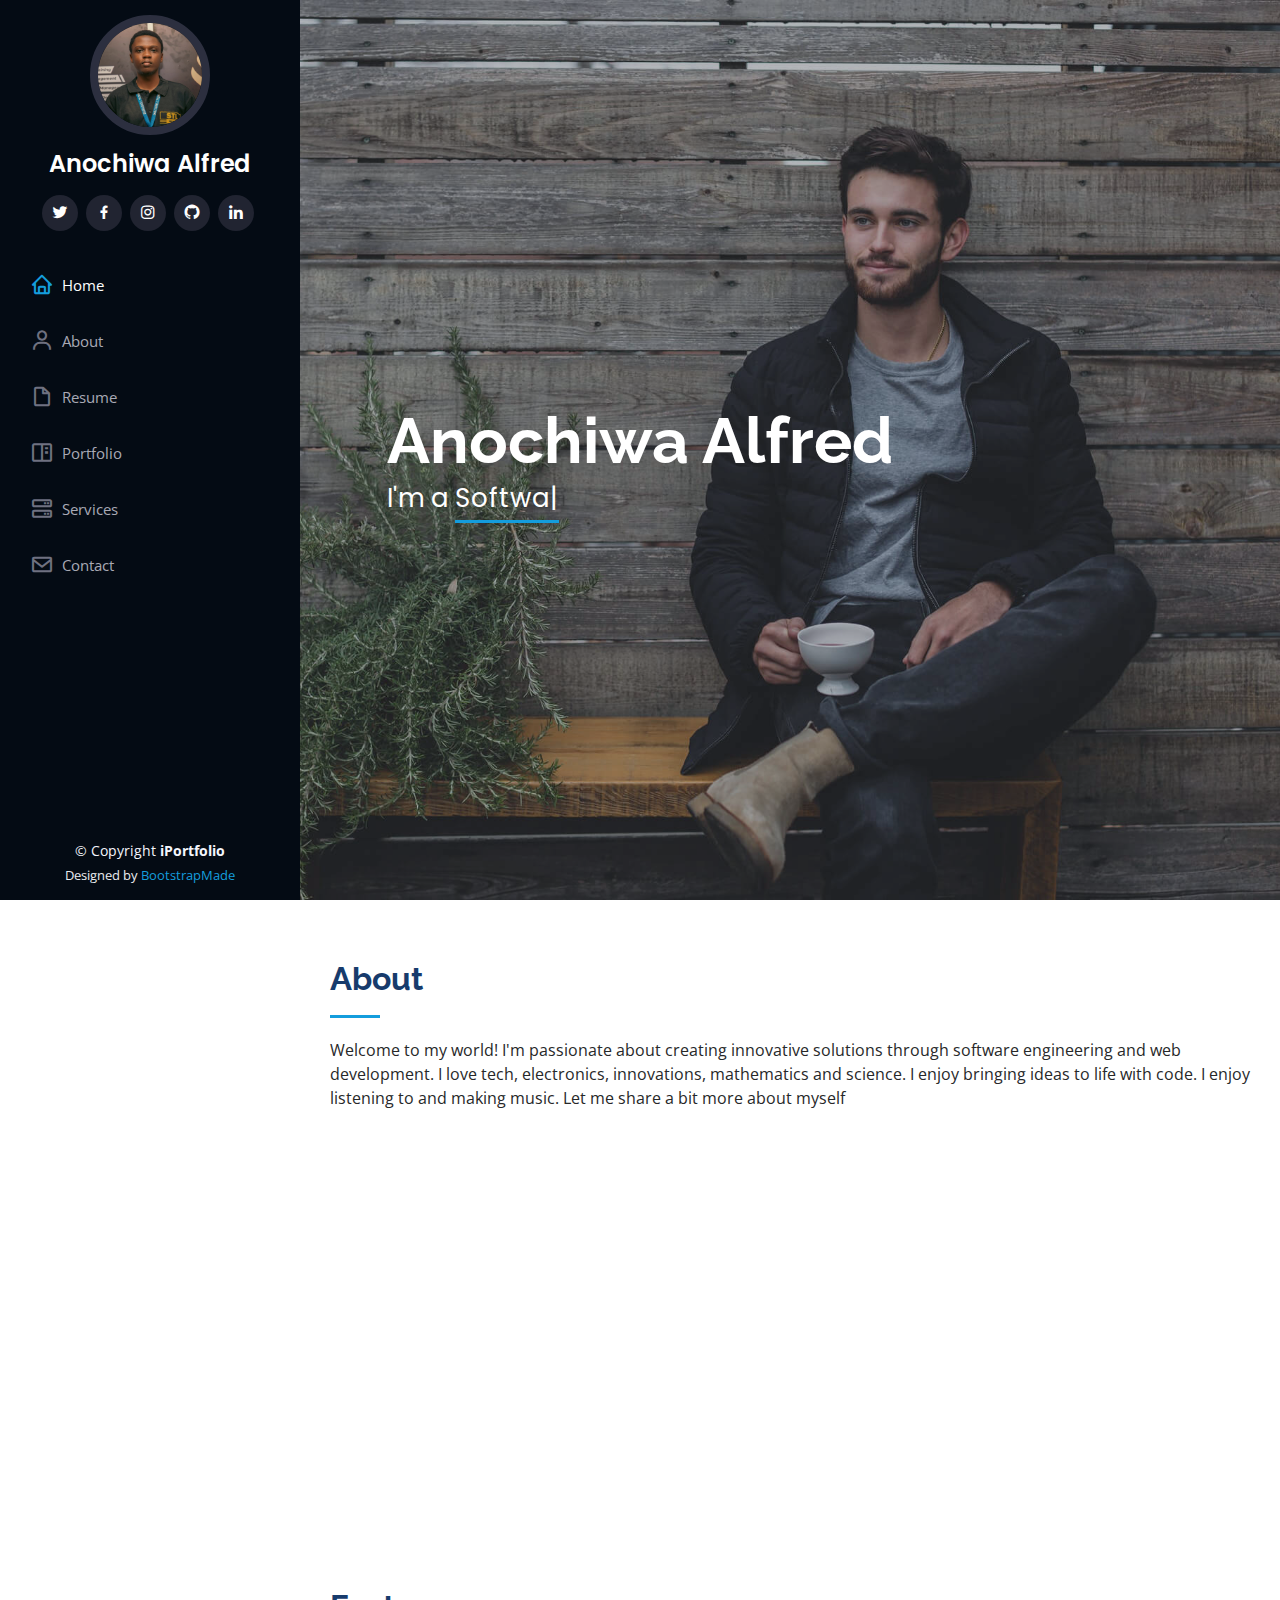
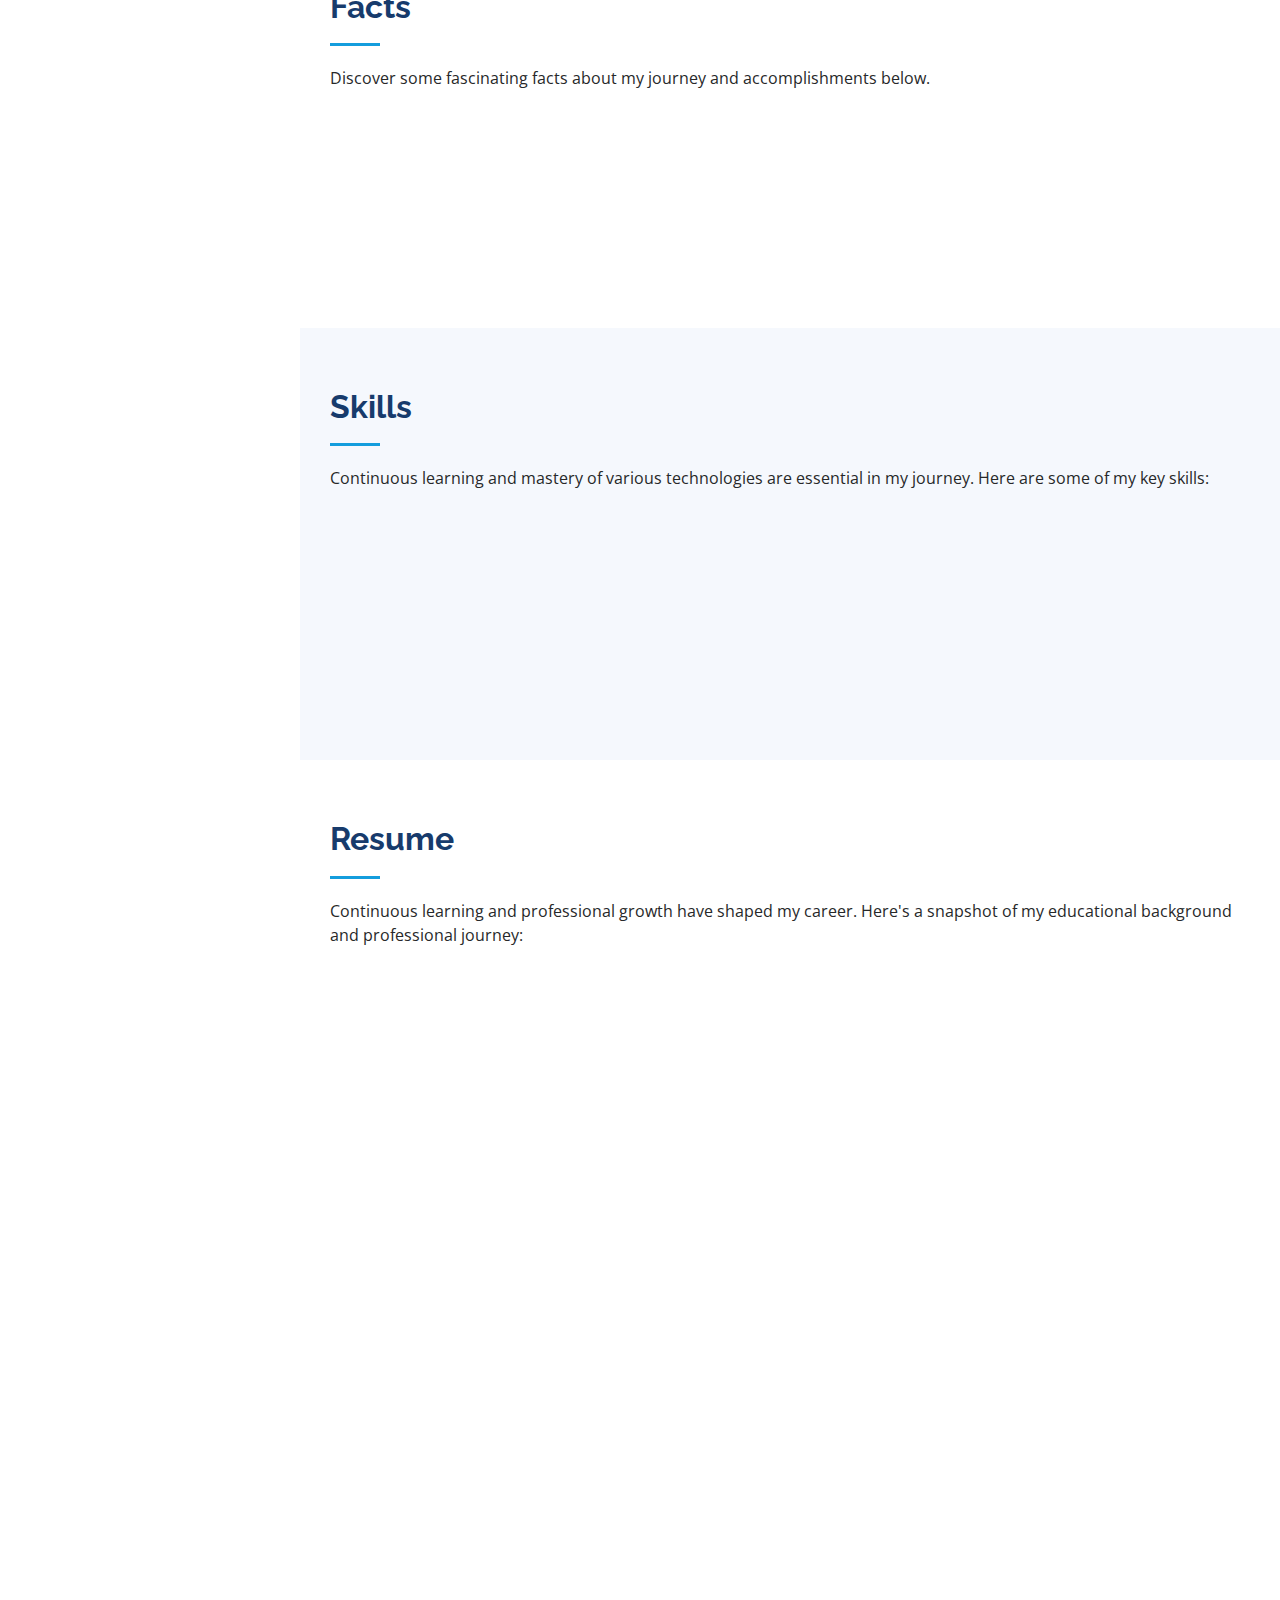
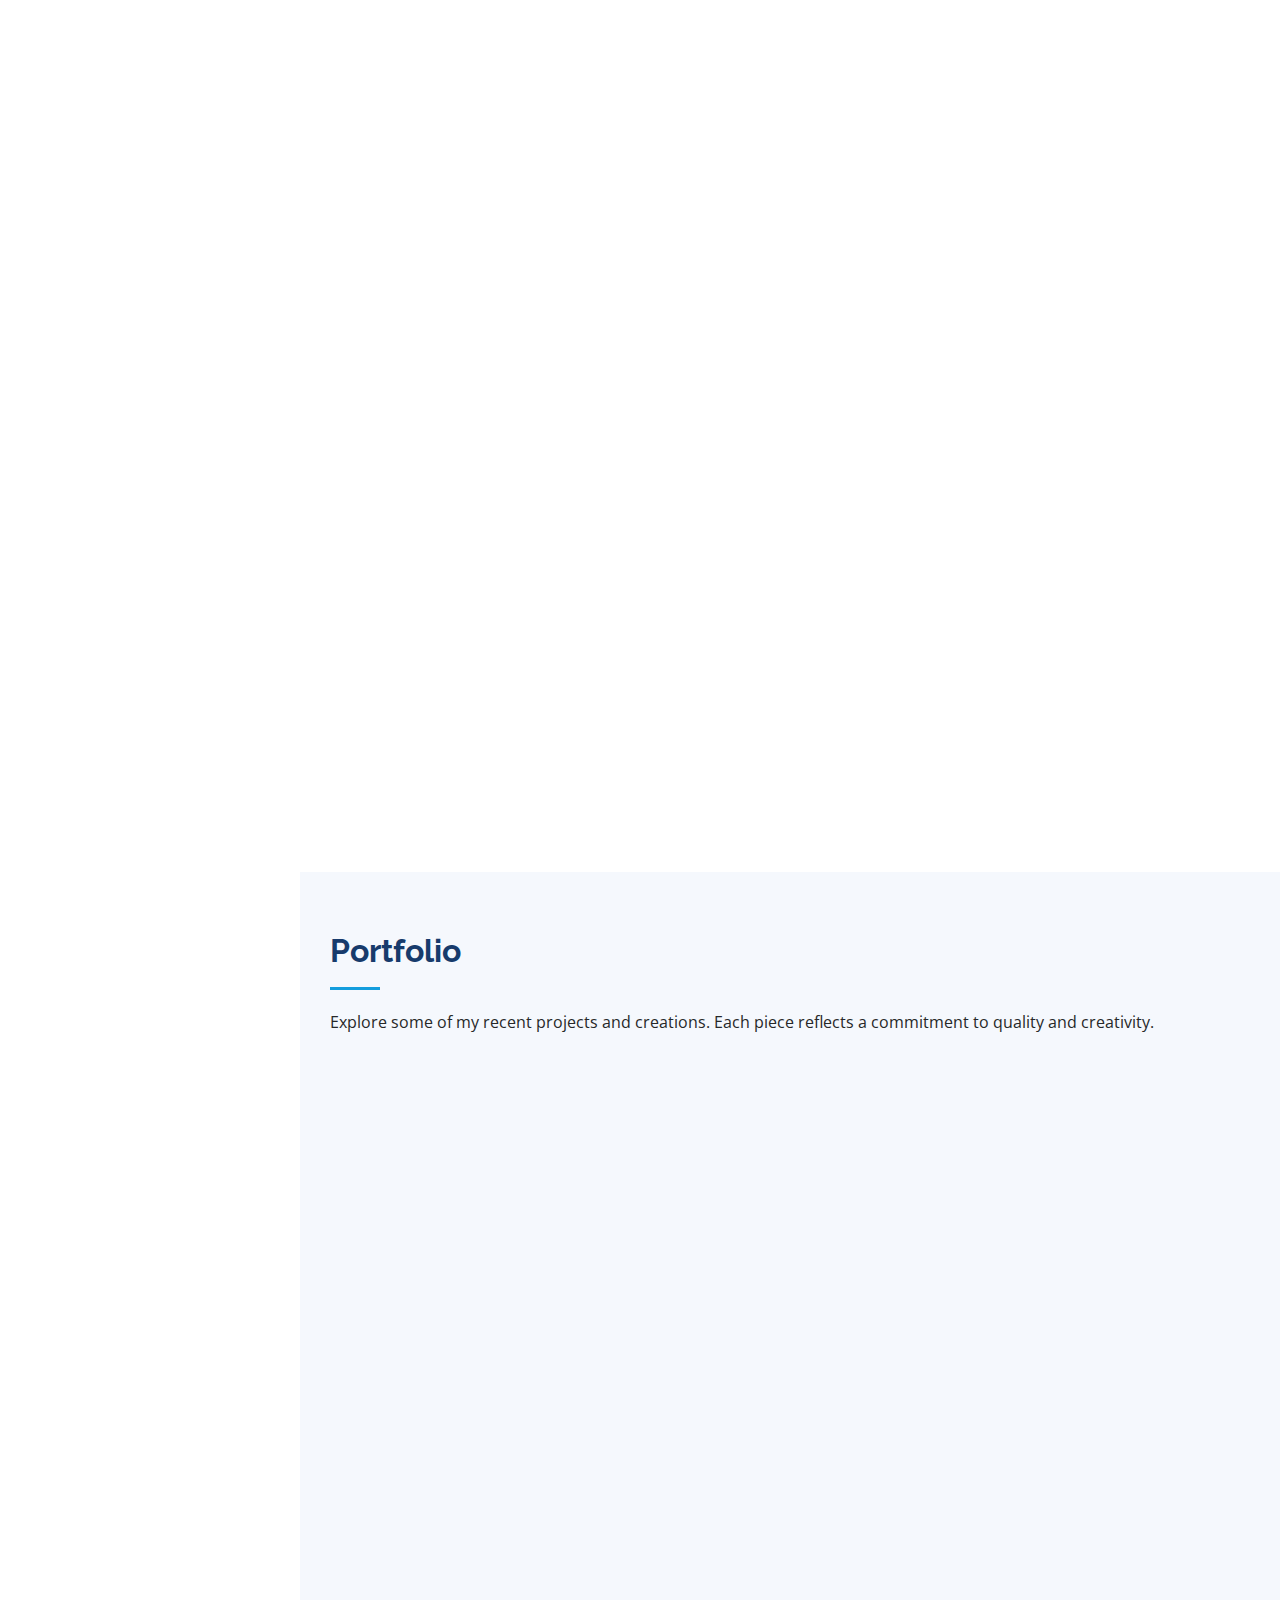
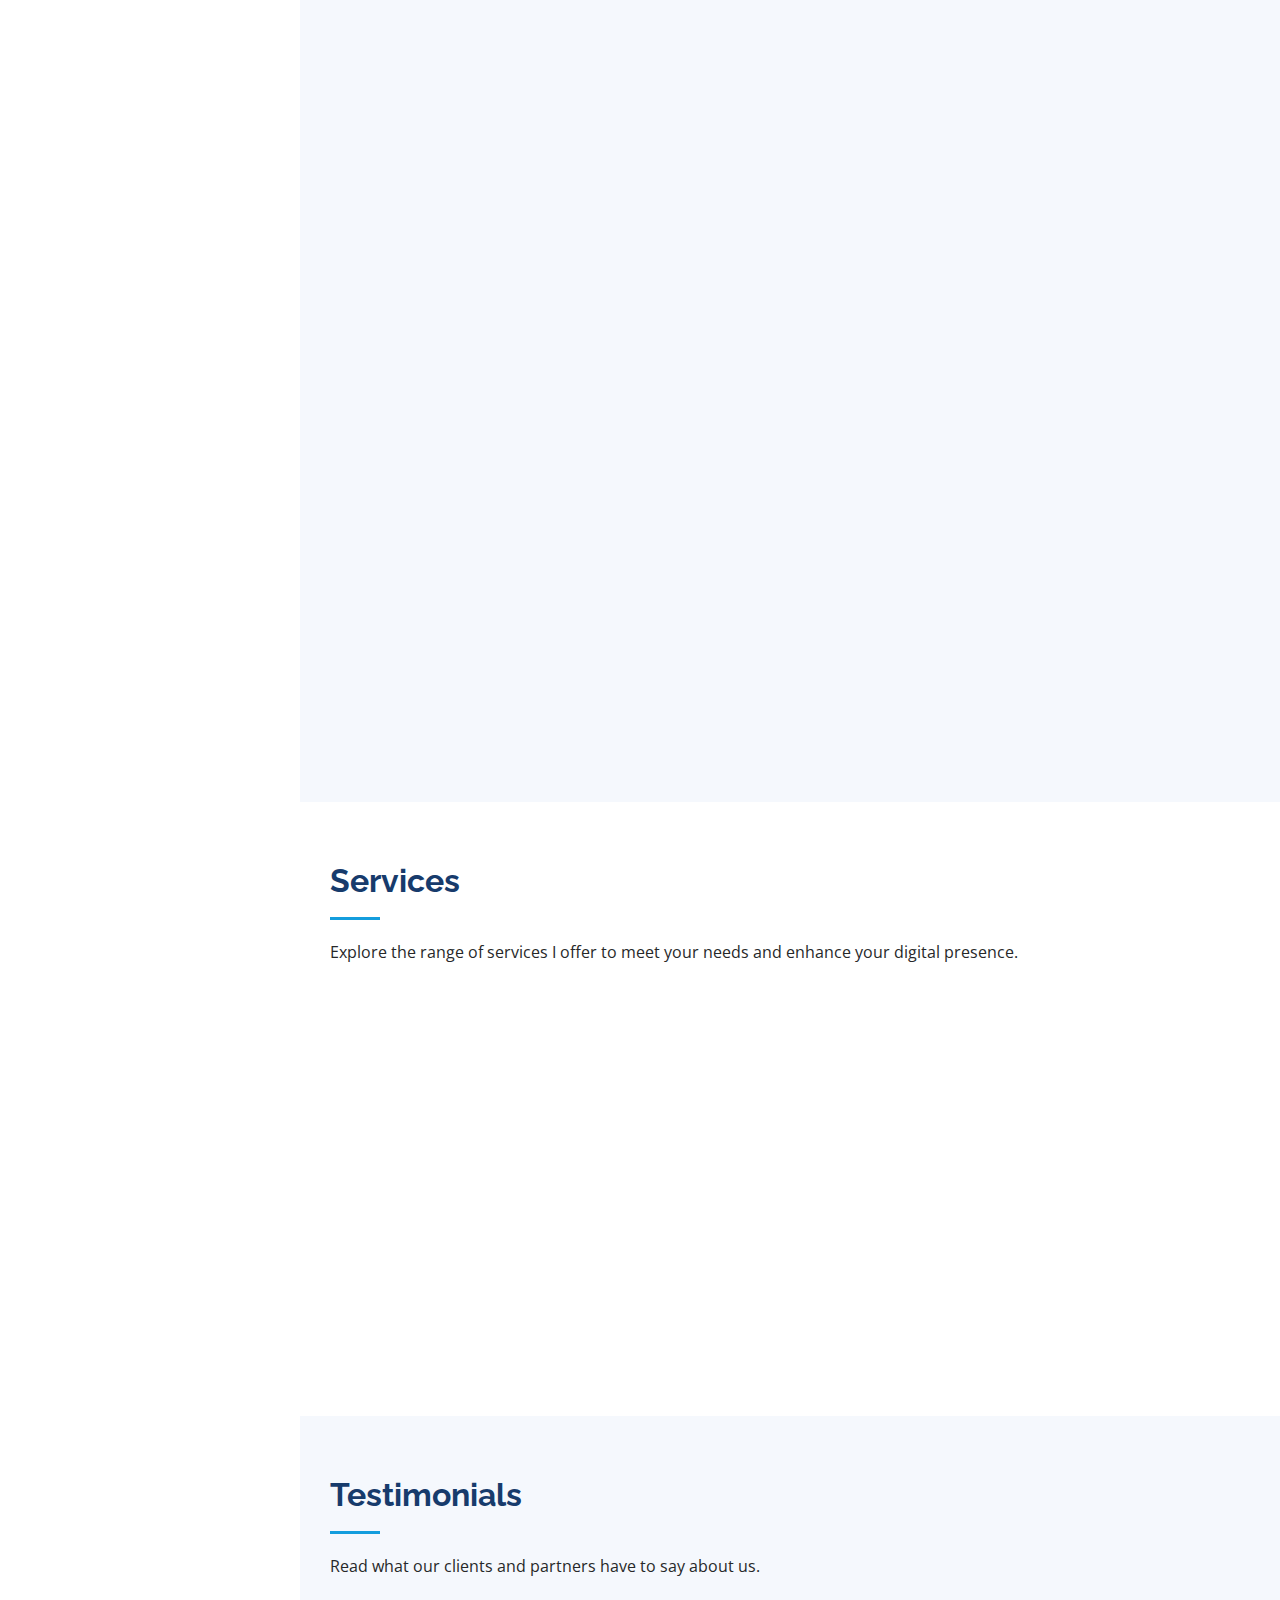
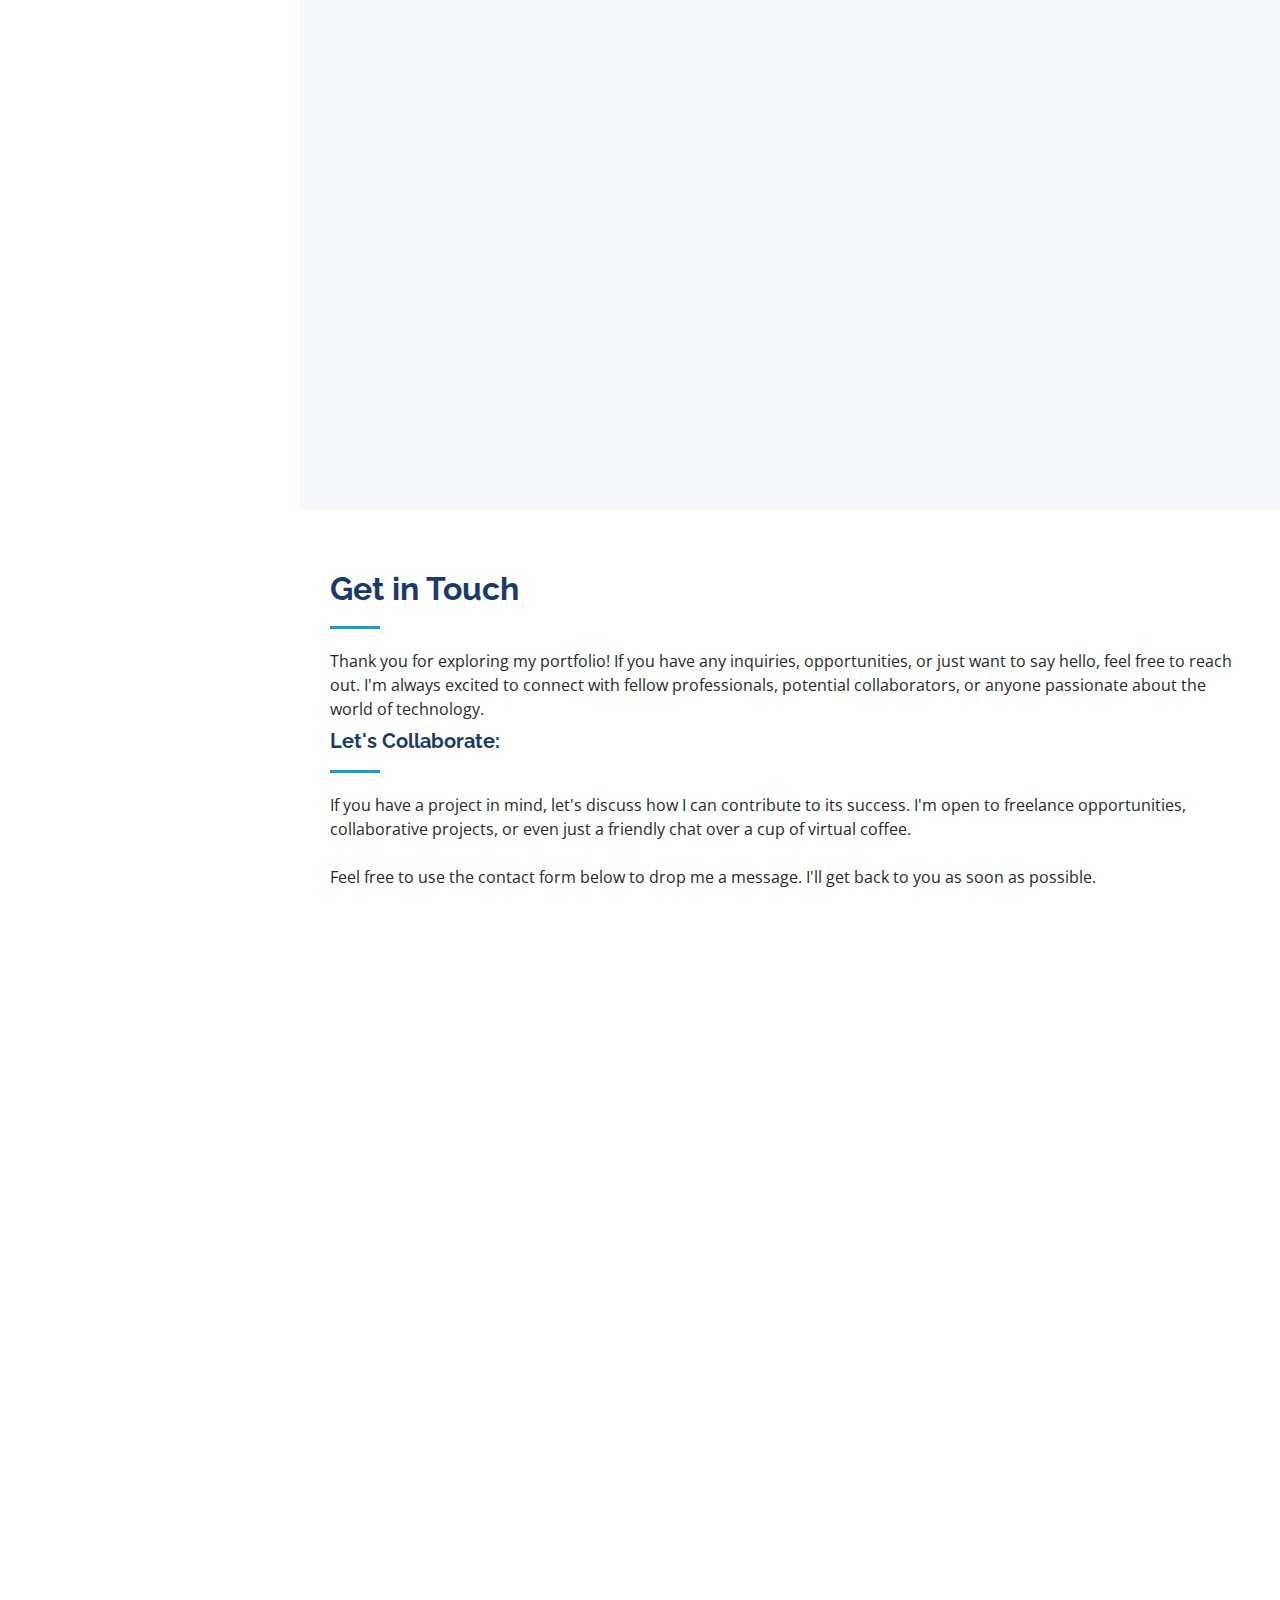
==== commit b98623c7: "Updated Portfolio Section3" ====
--- a/index.html
+++ b/index.html
@@ -358,7 +358,7 @@
               <img src="assets/img/portfolio/portfolio-1.png" class="img-fluid" alt="">
               <div class="portfolio-links">
                 <a href="assets/img/portfolio/portfolio-1.png" data-gallery="portfolioGallery" class="portfolio-lightbox" title="OkwukweStitches"><i class="bx bx-plus"></i></a>
-                <a href="portfolio-details.html" title="More Details"><i class="bx bx-link"></i></a>
+                <a onclick="callDetailsPage('okwukweStitches')"  title="More Details"><i class="bx bx-link detailz"></i></a>
               </div>
             </div>
           </div>
@@ -368,7 +368,7 @@
               <img src="assets/img/portfolio/portfolio-2.png" class="img-fluid" alt="">
               <div class="portfolio-links">
                 <a href="assets/img/portfolio/portfolio-2.png" data-gallery="portfolioGallery" class="portfolio-lightbox" title="OkwukweStitches"><i class="bx bx-plus"></i></a>
-                <a href="portfolio-details.html" title="More Details"><i class="bx bx-link"></i></a>
+                <a onclick="callDetailsPage('okwukweStitches')"  title="More Details"><i class="bx bx-link detailz"></i></a>
               </div>
             </div>
           </div>
@@ -378,20 +378,17 @@
               <img src="assets/img/portfolio/portfolio-6.png" class="img-fluid" alt="">
               <div class="portfolio-links">
                 <a href="assets/img/portfolio/portfolio-6.png" data-gallery="portfolioGallery" class="portfolio-lightbox" title="TaskMaster"><i class="bx bx-plus"></i></a>
-                <a href="portfolio-details.html" title="More Details"><i class="bx bx-link"></i></a>
-              </div>
-            </div>
-          </div>
-
-
-
+                <a onclick="callDetailsPage('taskMaster')"  title="More Details"><i class="bx bx-link detailz"></i></a>
+              </div>
+            </div>
+          </div>
           
           <div class="col-lg-4 col-md-6 portfolio-item filter-graphics">
             <div class="portfolio-wrap">
               <img src="assets/img/portfolio/portfolio-15.png" class="img-fluid" alt="">
               <div class="portfolio-links">
                 <a href="assets/img/portfolio/portfolio-15.png" data-gallery="portfolioGallery" class="portfolio-lightbox" title="OkwukweStitches"><i class="bx bx-plus"></i></a>
-                <a href="portfolio-details.html" title="More Details"><i class="bx bx-link"></i></a>
+                <a onclick="callDetailsPage('okwukweStitchesd')" title="More Details"><i class="bx bx-link detailz"></i></a>
               </div>
             </div>
           </div>
@@ -401,7 +398,7 @@
               <img src="assets/img/portfolio/portfolio-13.png" class="img-fluid" alt="">
               <div class="portfolio-links">
                 <a href="assets/img/portfolio/portfolio-13.png" data-gallery="portfolioGallery" class="portfolio-lightbox" title="Just Braids"><i class="bx bx-plus"></i></a>
-                <a href="portfolio-details.html" title="More Details"><i class="bx bx-link"></i></a>
+                <a onclick="callDetailsPage('justBraids')"  title="More Details"><i class="bx bx-link detailz"></i></a>
               </div>
             </div>
           </div>
@@ -411,7 +408,7 @@
               <img src="assets/img/portfolio/portfolio-14.png" class="img-fluid" alt="">
               <div class="portfolio-links">
                 <a href="assets/img/portfolio/portfolio-14.png" data-gallery="portfolioGallery" class="portfolio-lightbox" title="Academy"><i class="bx bx-plus"></i></a>
-                <a href="portfolio-details.html" title="More Details"><i class="bx bx-link"></i></a>
+                <a onclick="callDetailsPage('pings')"  title="More Details"><i class="bx bx-link detailz"></i></a>
               </div>
             </div>
           </div>
@@ -422,7 +419,7 @@
               <img src="assets/img/portfolio/portfolio-4.png" class="img-fluid" alt="">
               <div class="portfolio-links">
                 <a href="assets/img/portfolio/portfolio-4.png" data-gallery="portfolioGallery" class="portfolio-lightbox" title="OkwukweStitches"><i class="bx bx-plus"></i></a>
-                <a href="portfolio-details.html" title="More Details"><i class="bx bx-link"></i></a>
+                <a onclick="callDetailsPage('okwukweStitches')"  title="More Details"><i class="bx bx-link detailz"></i></a>
               </div>
             </div>
           </div>
@@ -432,7 +429,7 @@
               <img src="assets/img/portfolio/portfolio-5.png" class="img-fluid" alt="">
               <div class="portfolio-links">
                 <a href="assets/img/portfolio/portfolio-5.png" data-gallery="portfolioGallery" class="portfolio-lightbox" title="TaskMaster"><i class="bx bx-plus"></i></a>
-                <a href="portfolio-details.html" title="More Details"><i class="bx bx-link"></i></a>
+                <a onclick="callDetailsPage('taskMaster')"  title="More Details"><i class="bx bx-link detailz"></i></a>
               </div>
             </div>
           </div>
@@ -442,7 +439,7 @@
               <img src="assets/img/portfolio/portfolio-3.png" class="img-fluid" alt="">
               <div class="portfolio-links">
                 <a href="assets/img/portfolio/portfolio-3.png" data-gallery="portfolioGallery" class="portfolio-lightbox" title="OkwukweStitches"><i class="bx bx-plus"></i></a>
-                <a href="portfolio-details.html" title="More Details"><i class="bx bx-link"></i></a>
+                <a onclick="callDetailsPage('okwukweStitches')"  title="More Details"><i class="bx bx-link detailz"></i></a>
               </div>
             </div>
           </div>
@@ -452,7 +449,7 @@
               <img src="assets/img/portfolio/portfolio-7.png" class="img-fluid" alt="">
               <div class="portfolio-links">
                 <a href="assets/img/portfolio/portfolio-7.png" data-gallery="portfolioGallery" class="portfolio-lightbox" title="Pings"><i class="bx bx-plus"></i></a>
-                <a href="portfolio-details.html" title="More Details"><i class="bx bx-link"></i></a>
+                <a onclick="callDetailsPage('pings')"  title="More Details"><i class="bx bx-link detailz"></i></a>
               </div>
             </div>
           </div>
@@ -462,7 +459,7 @@
               <img src="assets/img/portfolio/portfolio-8.png" class="img-fluid" alt="">
               <div class="portfolio-links">
                 <a href="assets/img/portfolio/portfolio-8.png" data-gallery="portfolioGallery" class="portfolio-lightbox" title="Pings"><i class="bx bx-plus"></i></a>
-                <a href="portfolio-details.html" title="More Details"><i class="bx bx-link"></i></a>
+                <a onclick="callDetailsPage('pings')"  title="More Details"><i class="bx bx-link detailz"></i></a>
               </div>
             </div>
           </div>
@@ -472,7 +469,7 @@
               <img src="assets/img/portfolio/portfolio-9.png" class="img-fluid" alt="">
               <div class="portfolio-links">
                 <a href="assets/img/portfolio/portfolio-9.png" data-gallery="portfolioGallery" class="portfolio-lightbox" title="Spotipy"><i class="bx bx-plus"></i></a>
-                <a href="portfolio-details.html" title="More Details"><i class="bx bx-link"></i></a>
+                <a onclick="callDetailsPage('spotiPy')" title="More Details"><i class="bx bx-link detailz"></i></a>
               </div>
             </div>
           </div>
@@ -486,7 +483,7 @@
               <img src="assets/img/portfolio/portfolio-10.png" class="img-fluid" alt="">
               <div class="portfolio-links">
                 <a href="assets/img/portfolio/portfolio-10.png" data-gallery="portfolioGallery" class="portfolio-lightbox" title="Stechad"><i class="bx bx-plus"></i></a>
-                <a href="portfolio-details.html" title="More Details"><i class="bx bx-link"></i></a>
+                <a onclick="callDetailsPage('stechad')" title="More Details"><i class="bx bx-link detailz"></i></a>
               </div>
             </div>
           </div>
@@ -496,7 +493,7 @@
               <img src="assets/img/portfolio/portfolio-11.png" class="img-fluid" alt="">
               <div class="portfolio-links">
                 <a href="assets/img/portfolio/portfolio-11.png" data-gallery="portfolioGallery" class="portfolio-lightbox" title="Stechad"><i class="bx bx-plus"></i></a>
-                <a href="portfolio-details.html" title="More Details"><i class="bx bx-link"></i></a>
+                <a onclick="callDetailsPage('stechad')" title="More Details"><i class="bx bx-link detailz"></i></a>
               </div>
             </div>
           </div>
@@ -506,7 +503,7 @@
               <img src="assets/img/portfolio/portfolio-12.png" class="img-fluid" alt="">
               <div class="portfolio-links">
                 <a href="assets/img/portfolio/portfolio-12.png" data-gallery="portfolioGallery" class="portfolio-lightbox" title="Stechad"><i class="bx bx-plus"></i></a>
-                <a href="portfolio-details.html" title="More Details"><i class="bx bx-link"></i></a>
+                <a onclick="callDetailsPage('stechad')" title="More Details"><i class="bx bx-link detailz"></i></a>
               </div>
             </div>
           </div>
@@ -748,6 +745,7 @@
 
   <!-- Template Main JS File -->
   <script src="assets/js/main.js"></script>
+  <script src="assets/js/local.js"></script>
 
 </body>
 
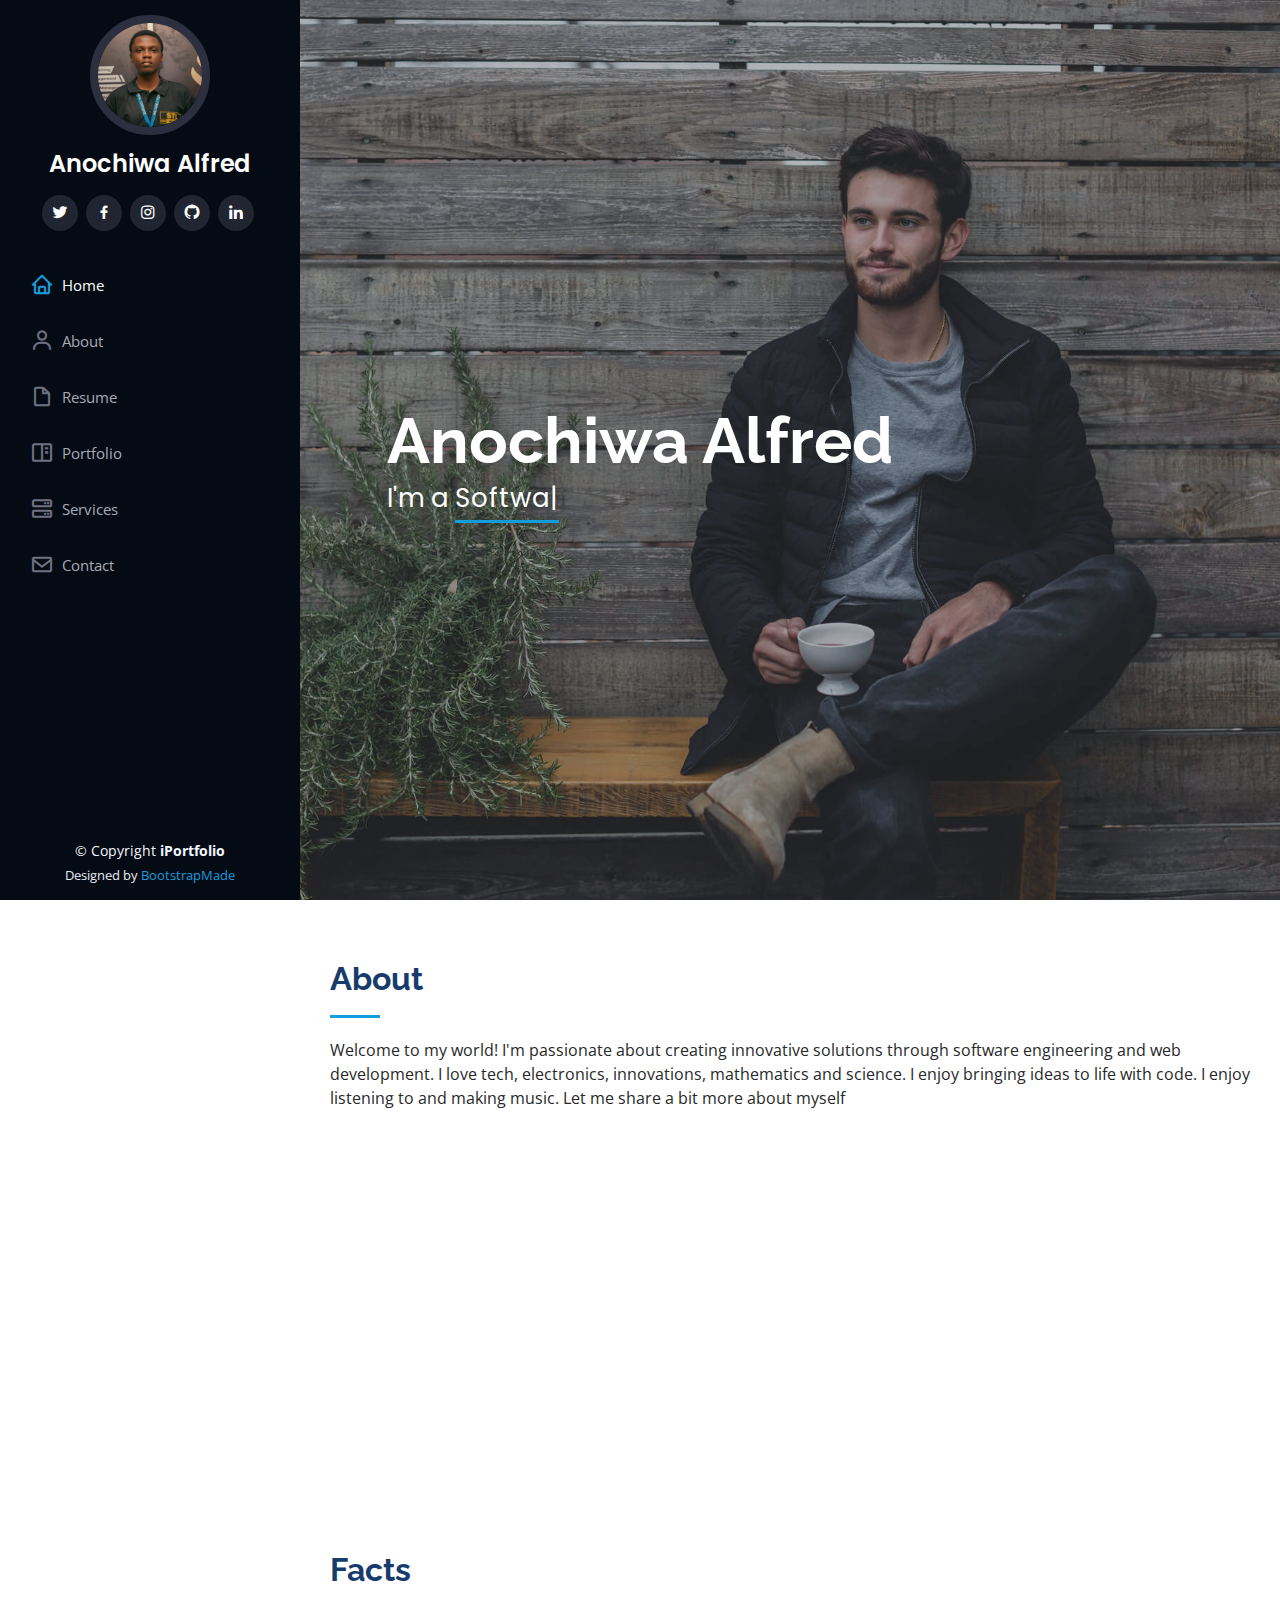
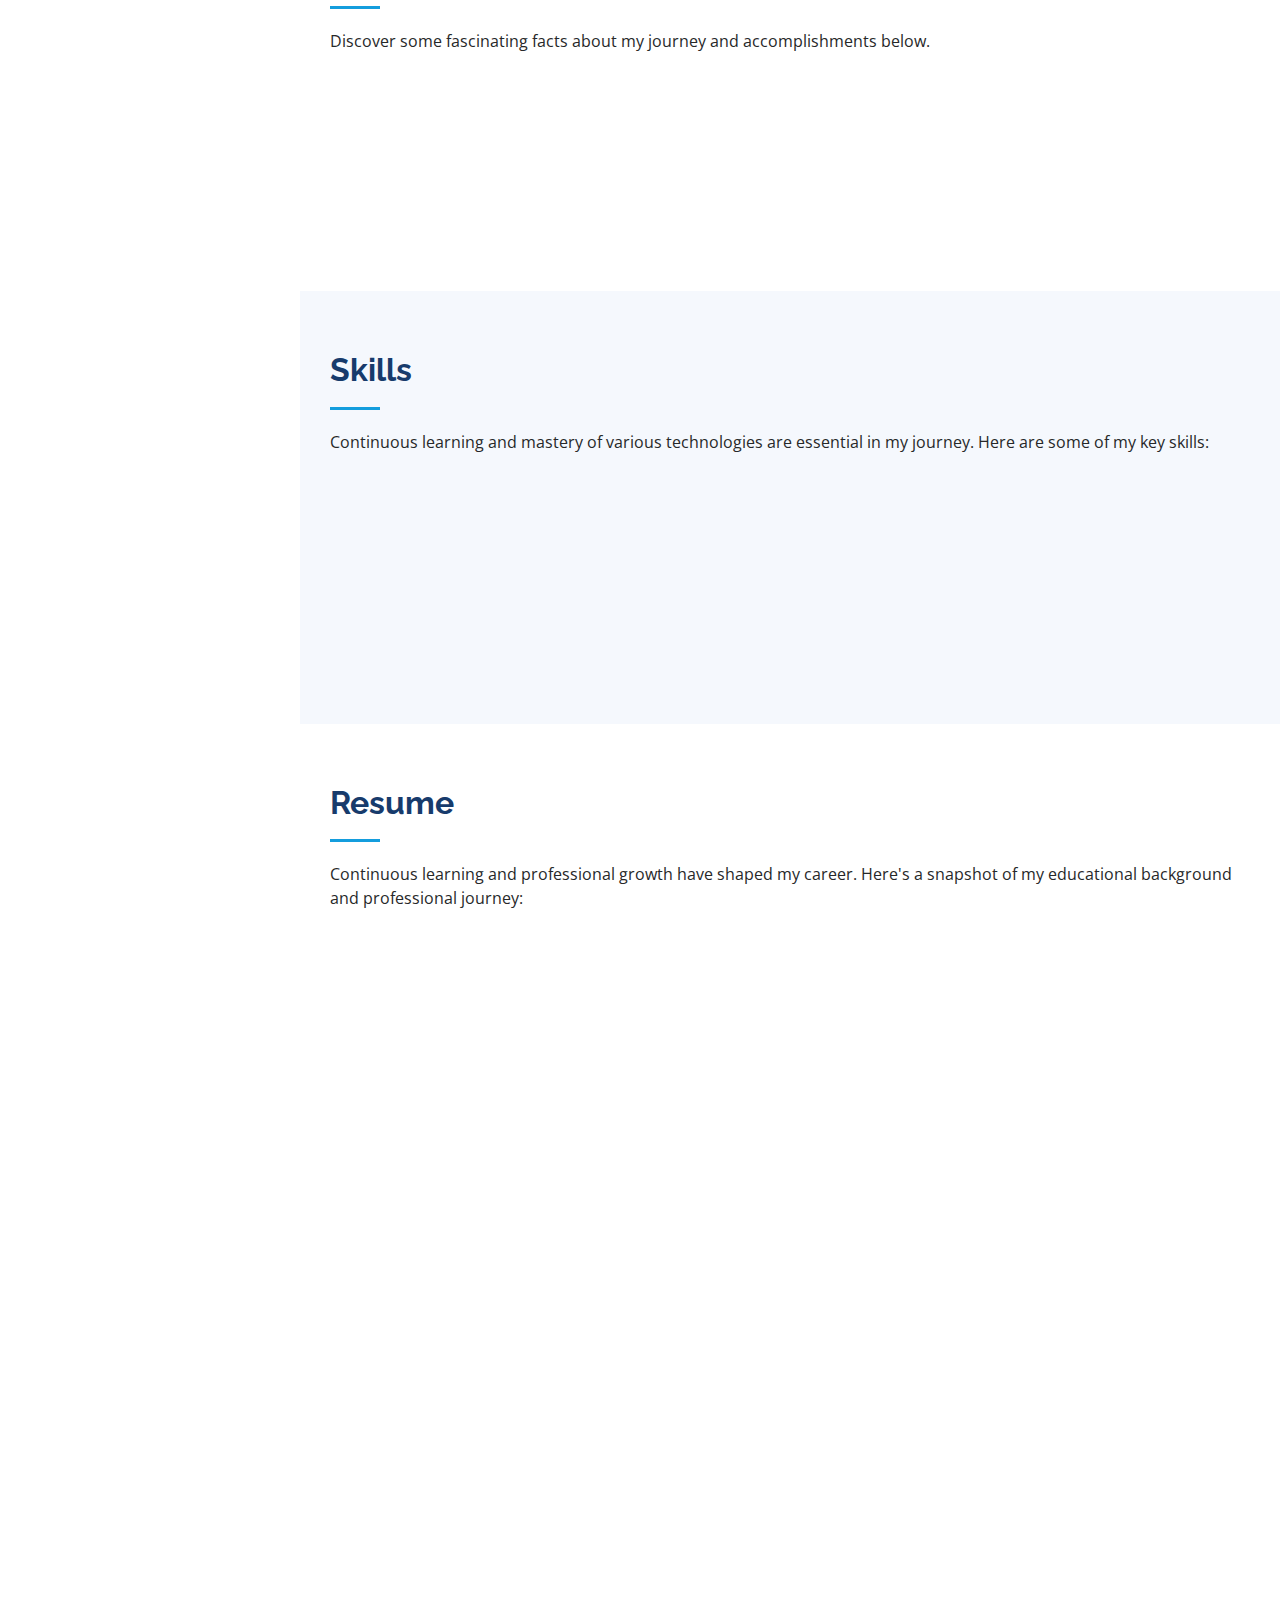
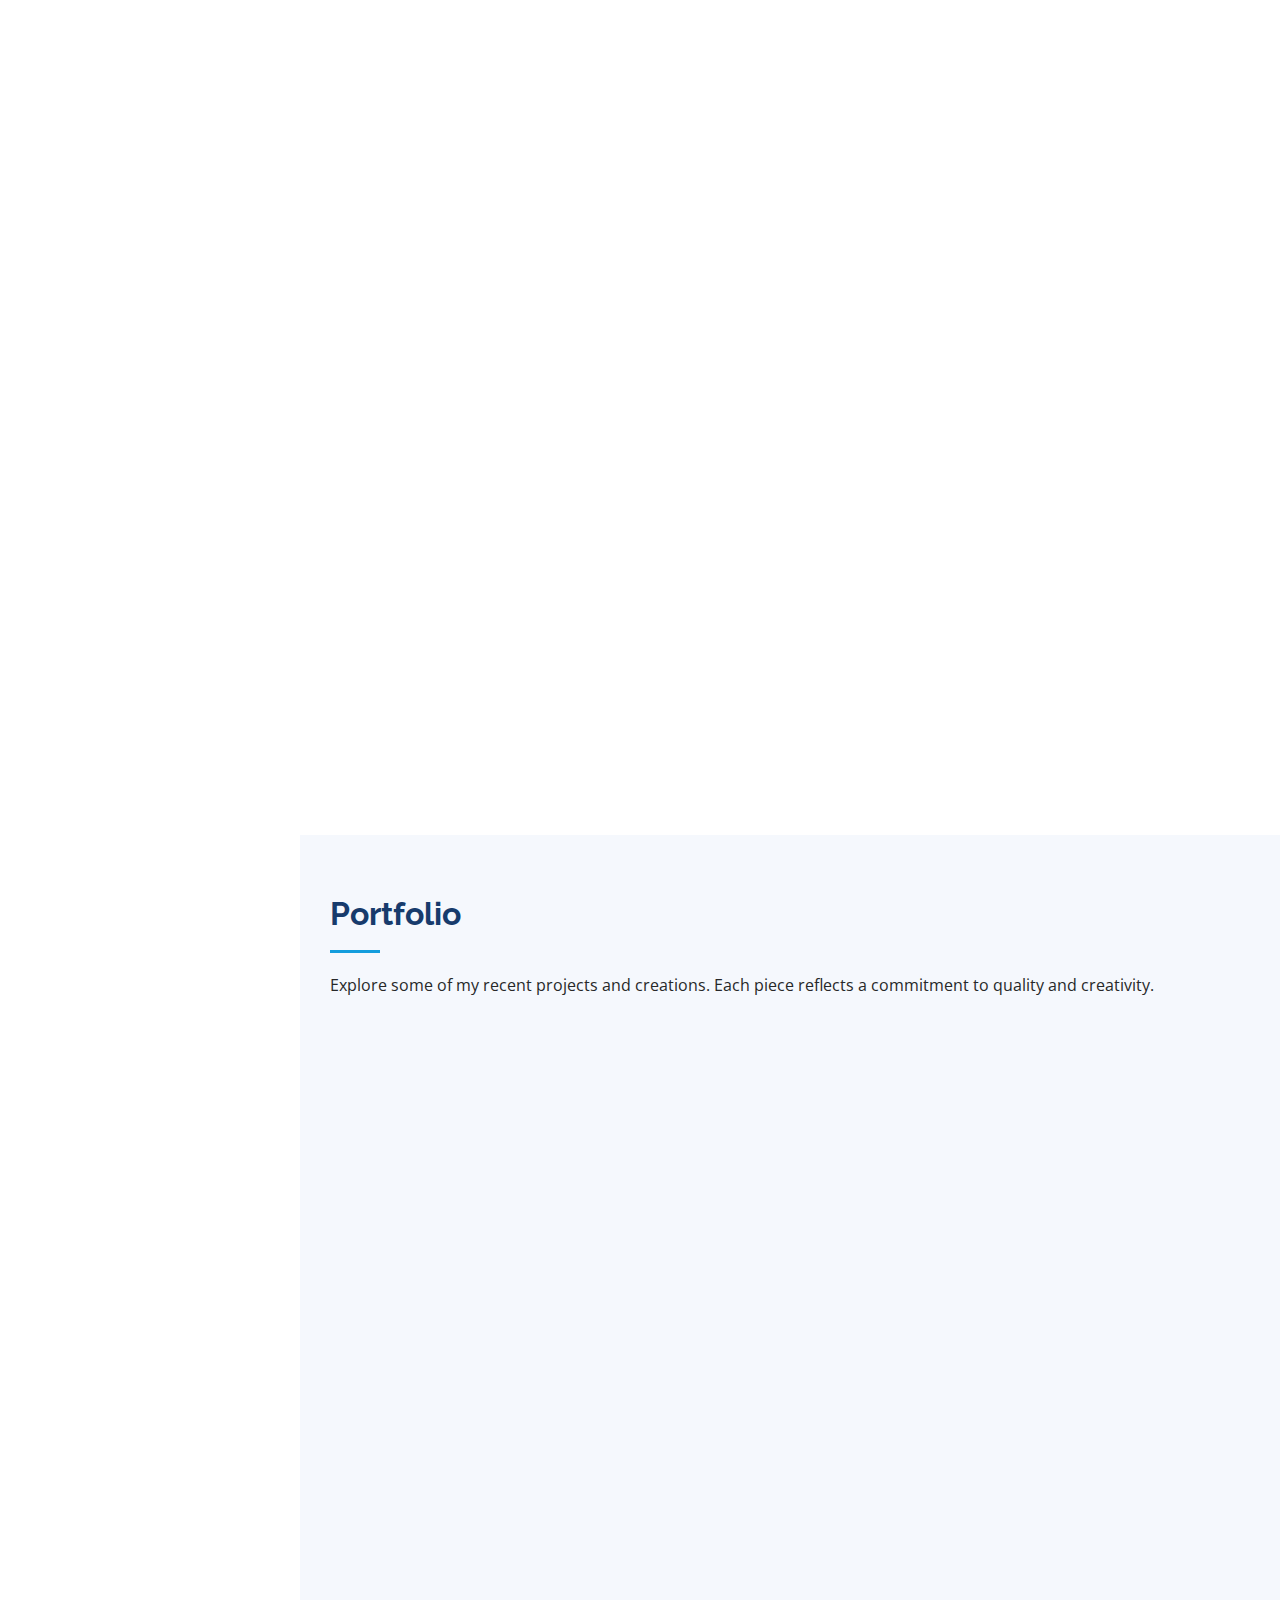
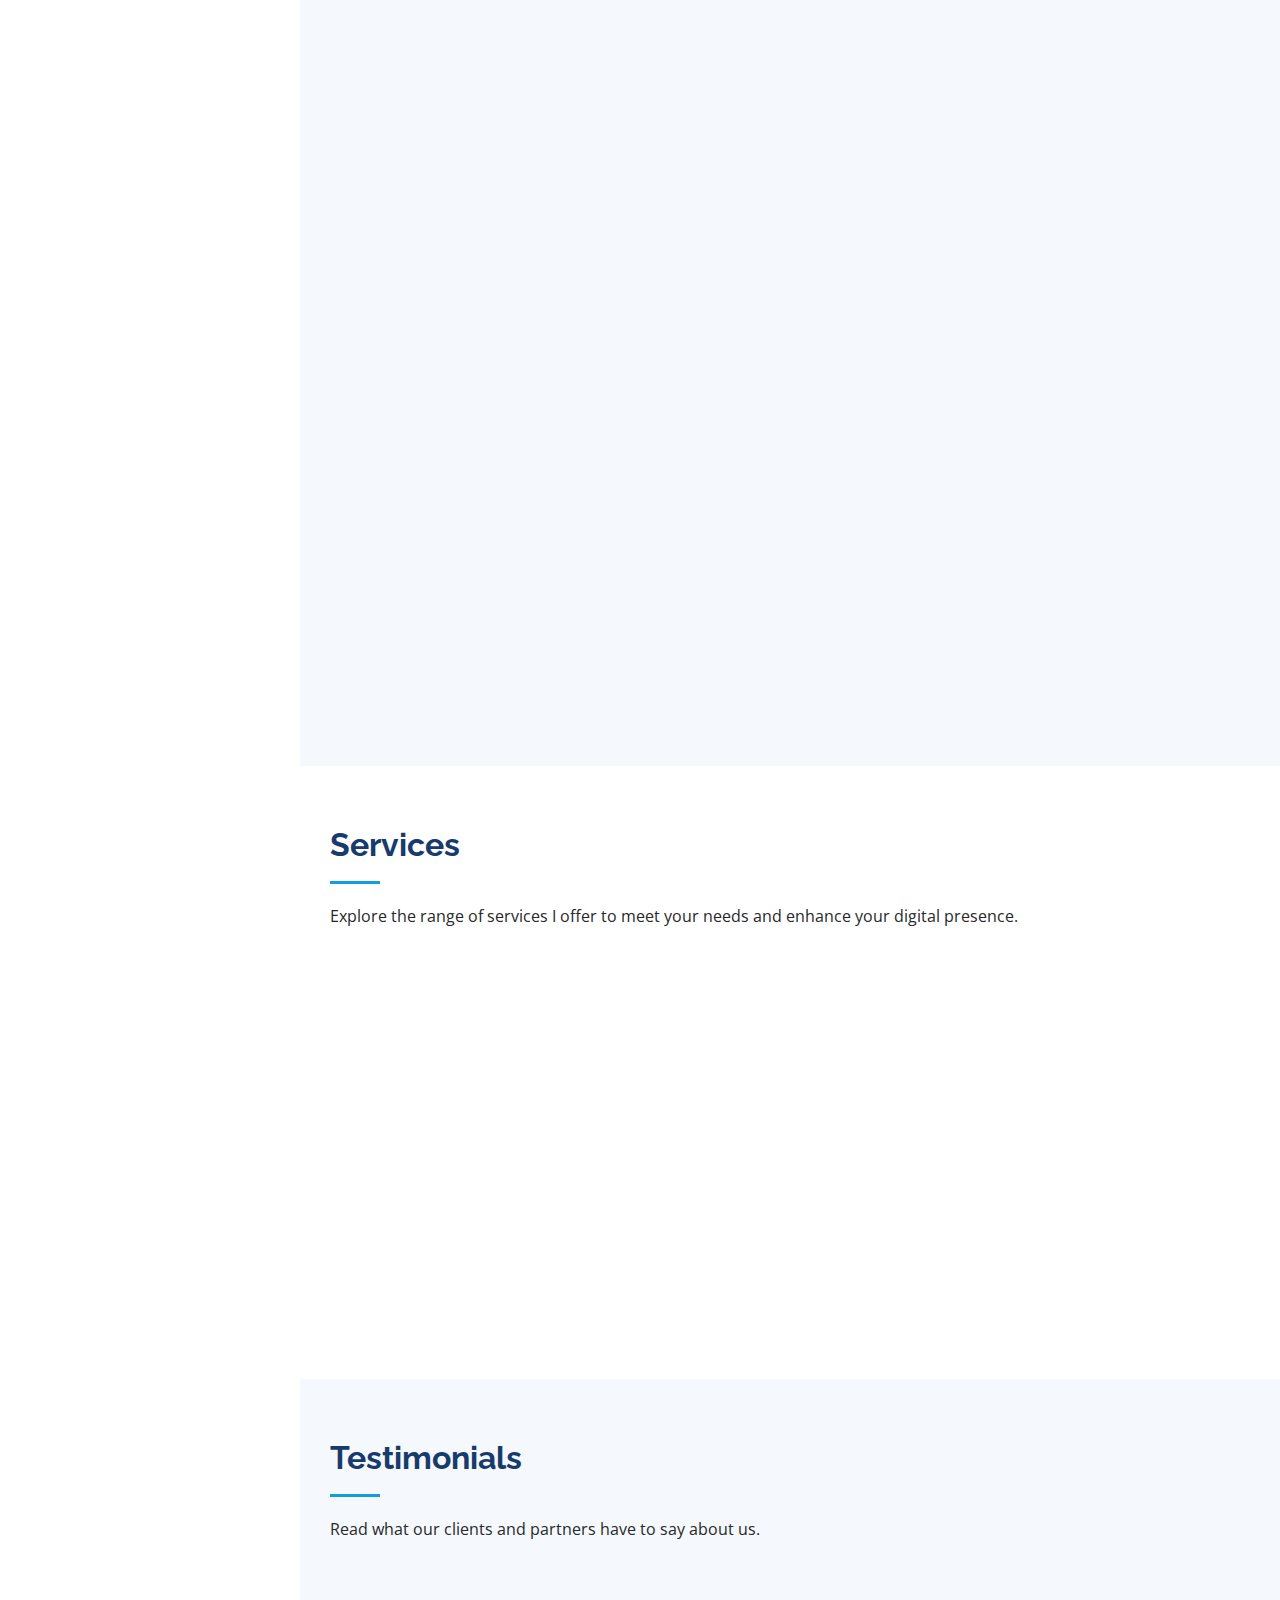
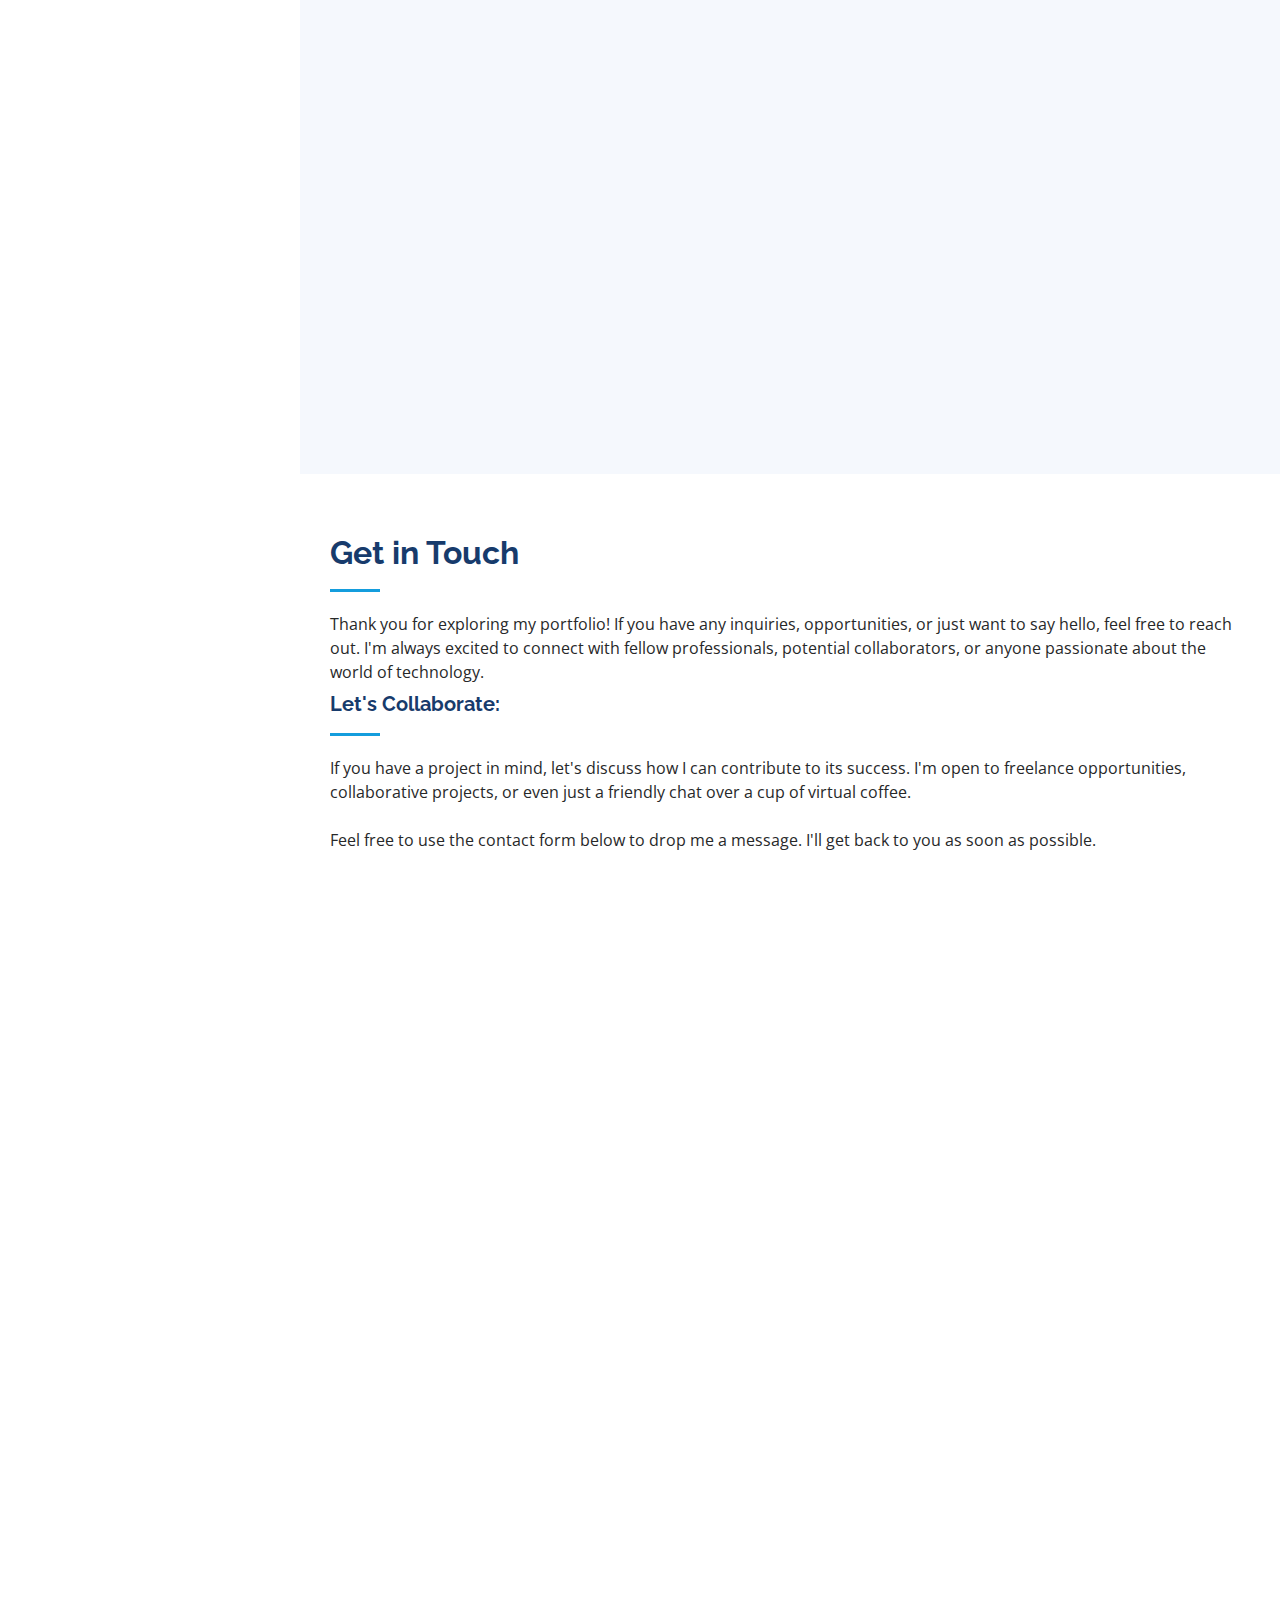
==== commit 09966562: "Updated Portfolio Section4" ====
--- a/index.html
+++ b/index.html
@@ -94,7 +94,7 @@
             <div class="row">
               <div class="col-lg-6">
                 <ul>
-                  <li><i class="bi bi-chevron-right"></i> <strong>Birthday:</strong> <span>24<sup>th</sup> September 1999</span></li>
+                  <!-- <li><i class="bi bi-chevron-right"></i> <strong>Birthday:</strong> <span>24<sup>th</sup> September 1999</span></li> -->
                   <li><i class="bi bi-chevron-right"></i> <strong>Website:</strong> <a target="_blank" href="https://www.biodrop.io/AnochiwaAlfred">biodrop.io/AnochiwaAlfred</a></li>
                   <li><i class="bi bi-chevron-right"></i> <strong>Phone:</strong> <span>+234 816 6646 601</span></li>
                   <li><i class="bi bi-chevron-right"></i> <strong>City:</strong> <span>Enugu, Nigeria</span></li>
@@ -102,10 +102,10 @@
               </div>
               <div class="col-lg-6">
                 <ul>
-                  <li><i class="bi bi-chevron-right"></i> <strong>Age:</strong> <span>24</span></li>
-                  <li><i class="bi bi-chevron-right"></i> <strong>Degree:</strong> <span>Bachelors</span></li>
+                  <!-- <li><i class="bi bi-chevron-right"></i> <strong>Age:</strong> <span>24</span></li> -->
+                  <li><i class="bi bi-chevron-right"></i> <strong>Degree:</strong> <span>Bachelors in Engineering</span></li>
                   <li><i class="bi bi-chevron-right"></i> <strong>Email:</strong> <a href="mailto:anochiwaalfred@gmail.com">anochiwaalfred@gmail.com</a></li>
-                  <li><i class="bi bi-chevron-right"></i> <strong>Freelance:</strong> <span>Available</span></li>
+                  <li><i class="bi bi-chevron-right"></i> <strong>Freelance:</strong> <span>Remote, Available</span></li>
                 </ul>
               </div>
             </div>
@@ -683,7 +683,7 @@
           </div>
 
           <div class="col-lg-7 mt-5 mt-lg-0 d-flex align-items-stretch">
-            <form action="forms/contact.php" method="post" role="form" class="php-email-form">
+            <form action="https://formspree.io/f/mzbnpjww" method="post" role="form" class="php-email-form">
               <div class="row">
                 <div class="form-group col-md-6">
                   <label for="name">Your Name</label>
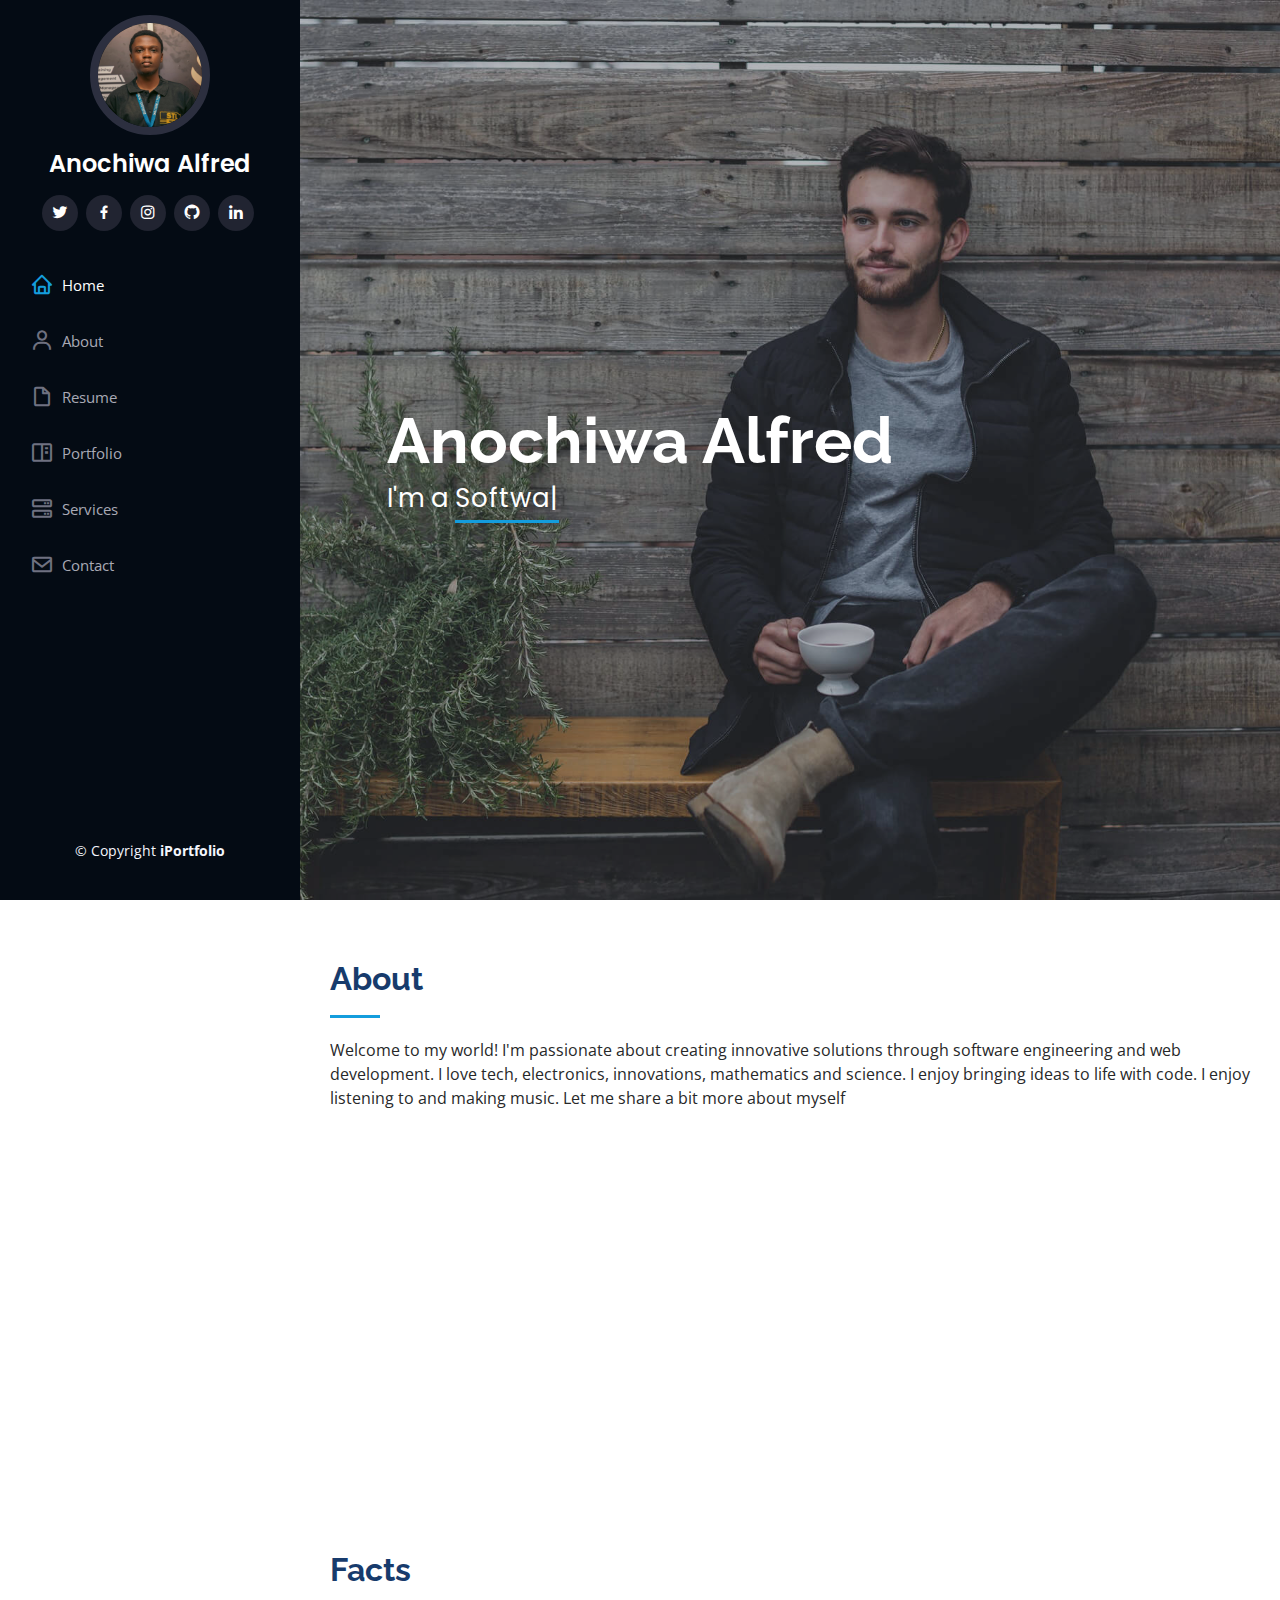
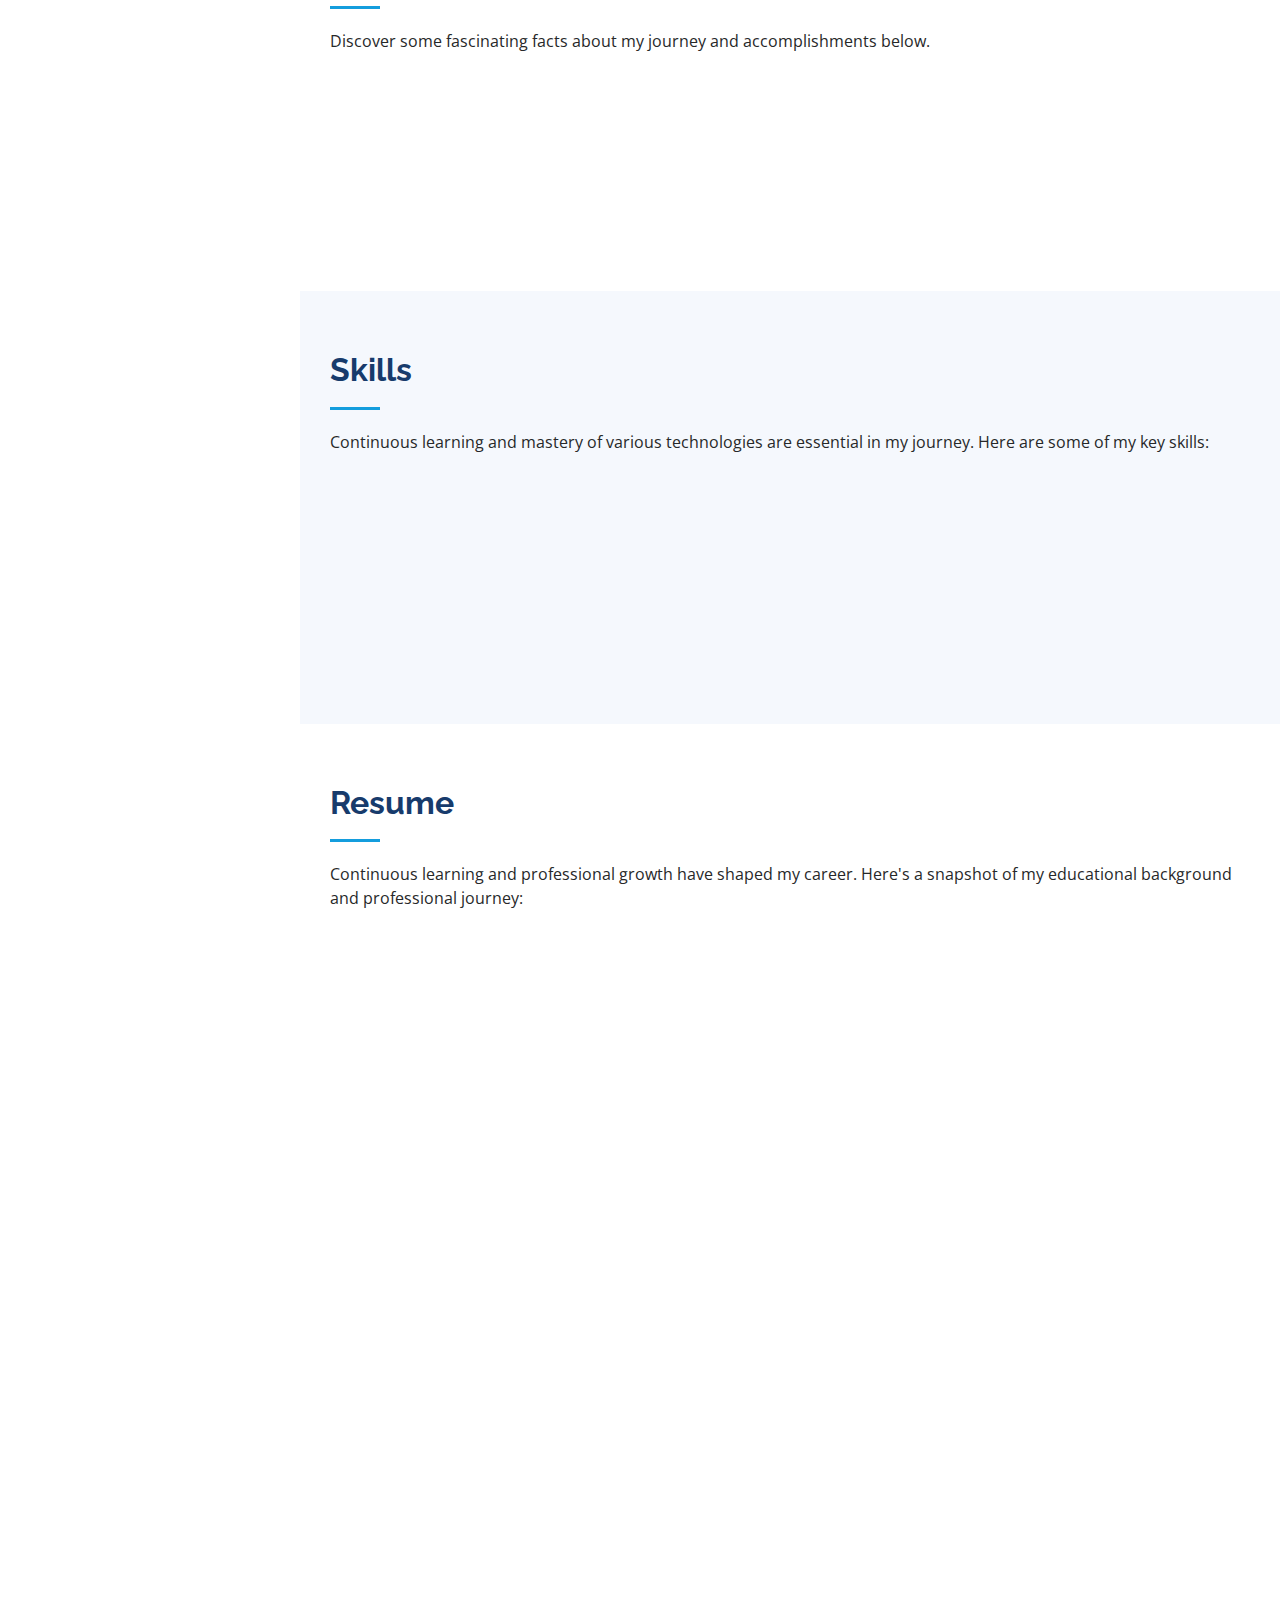
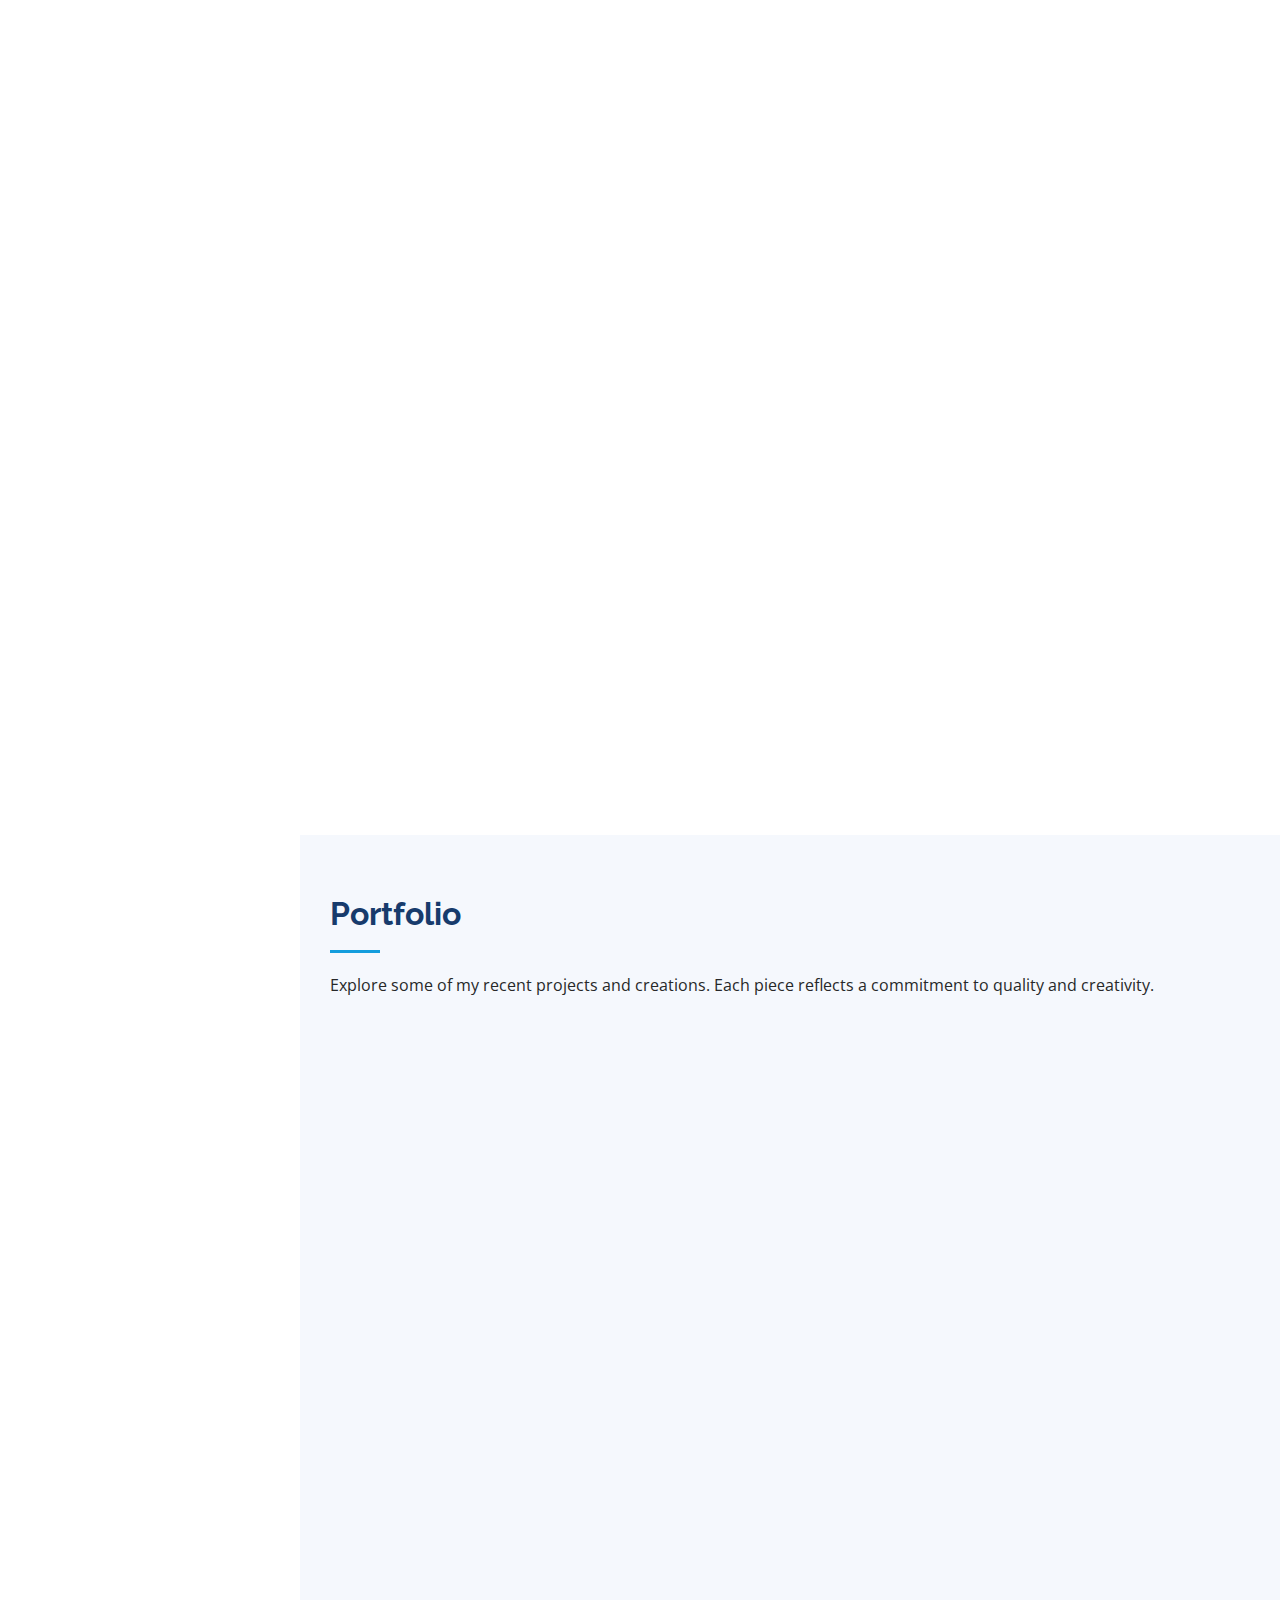
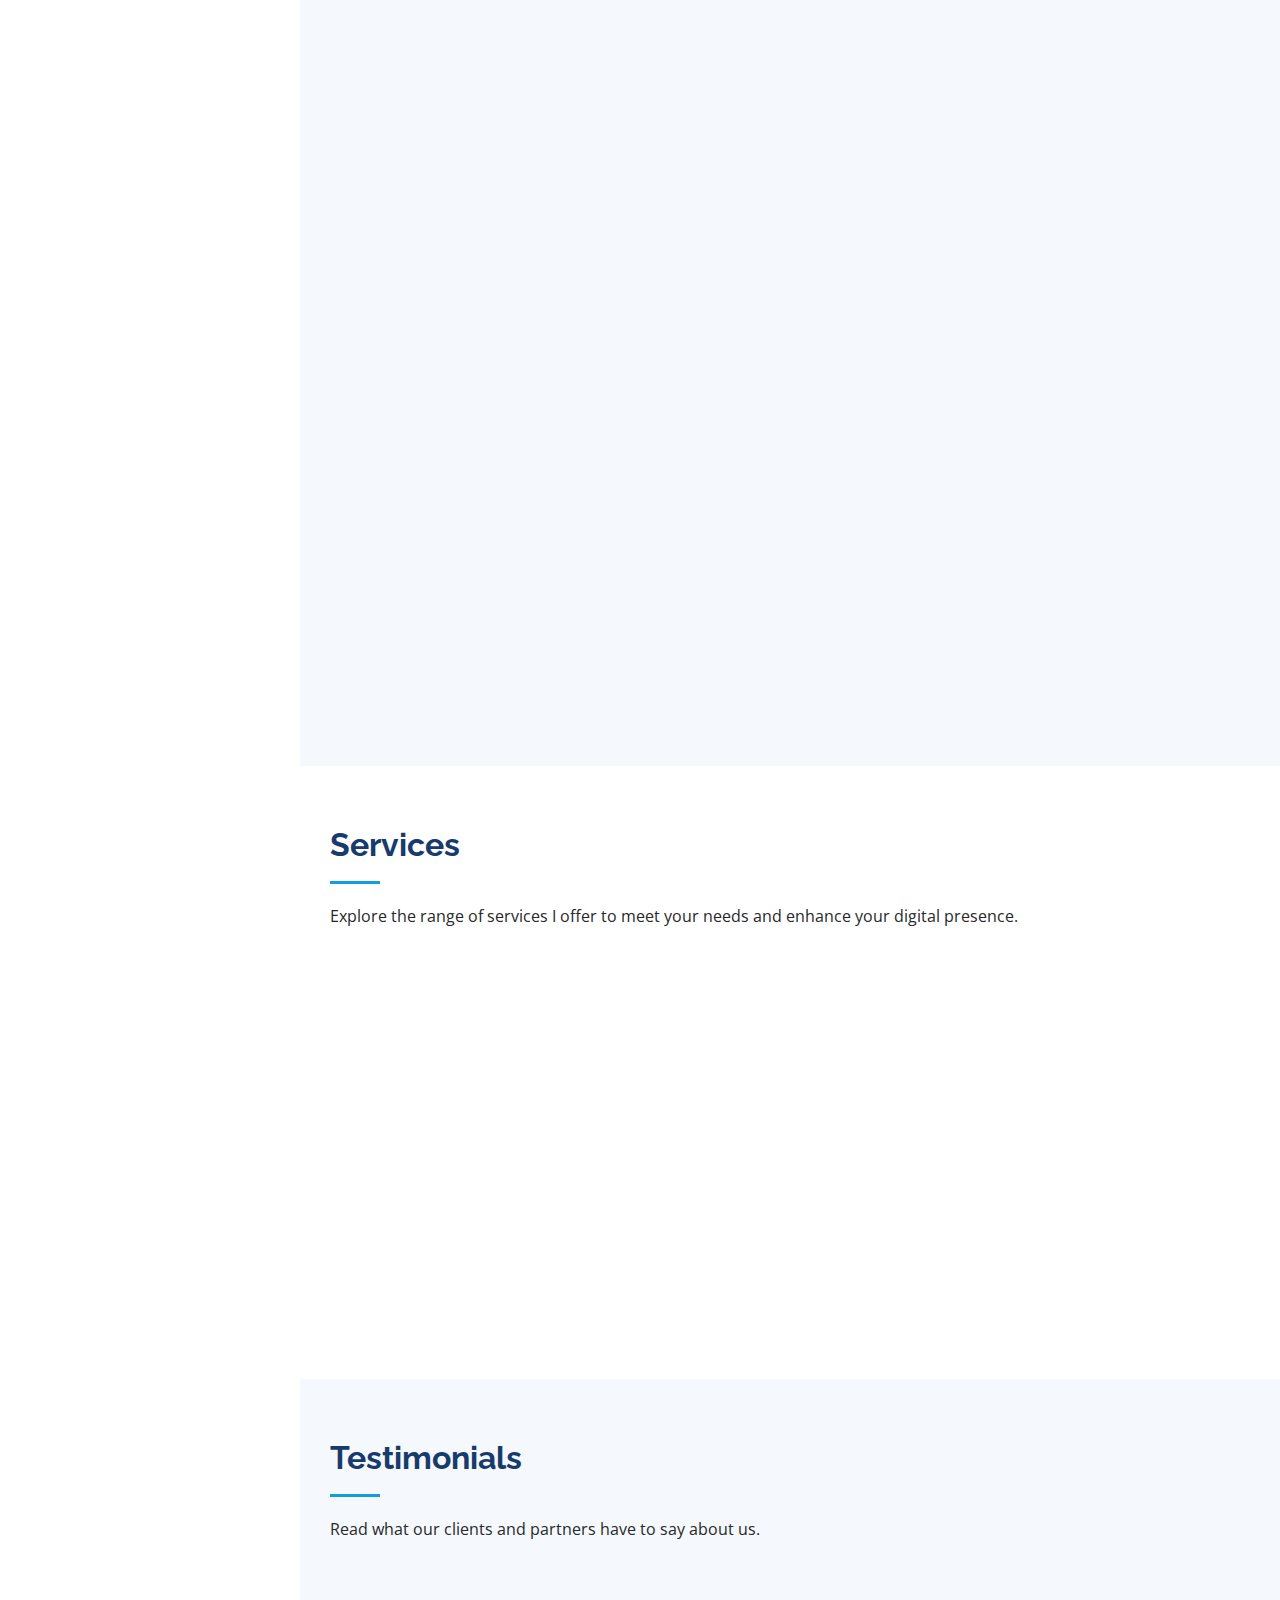
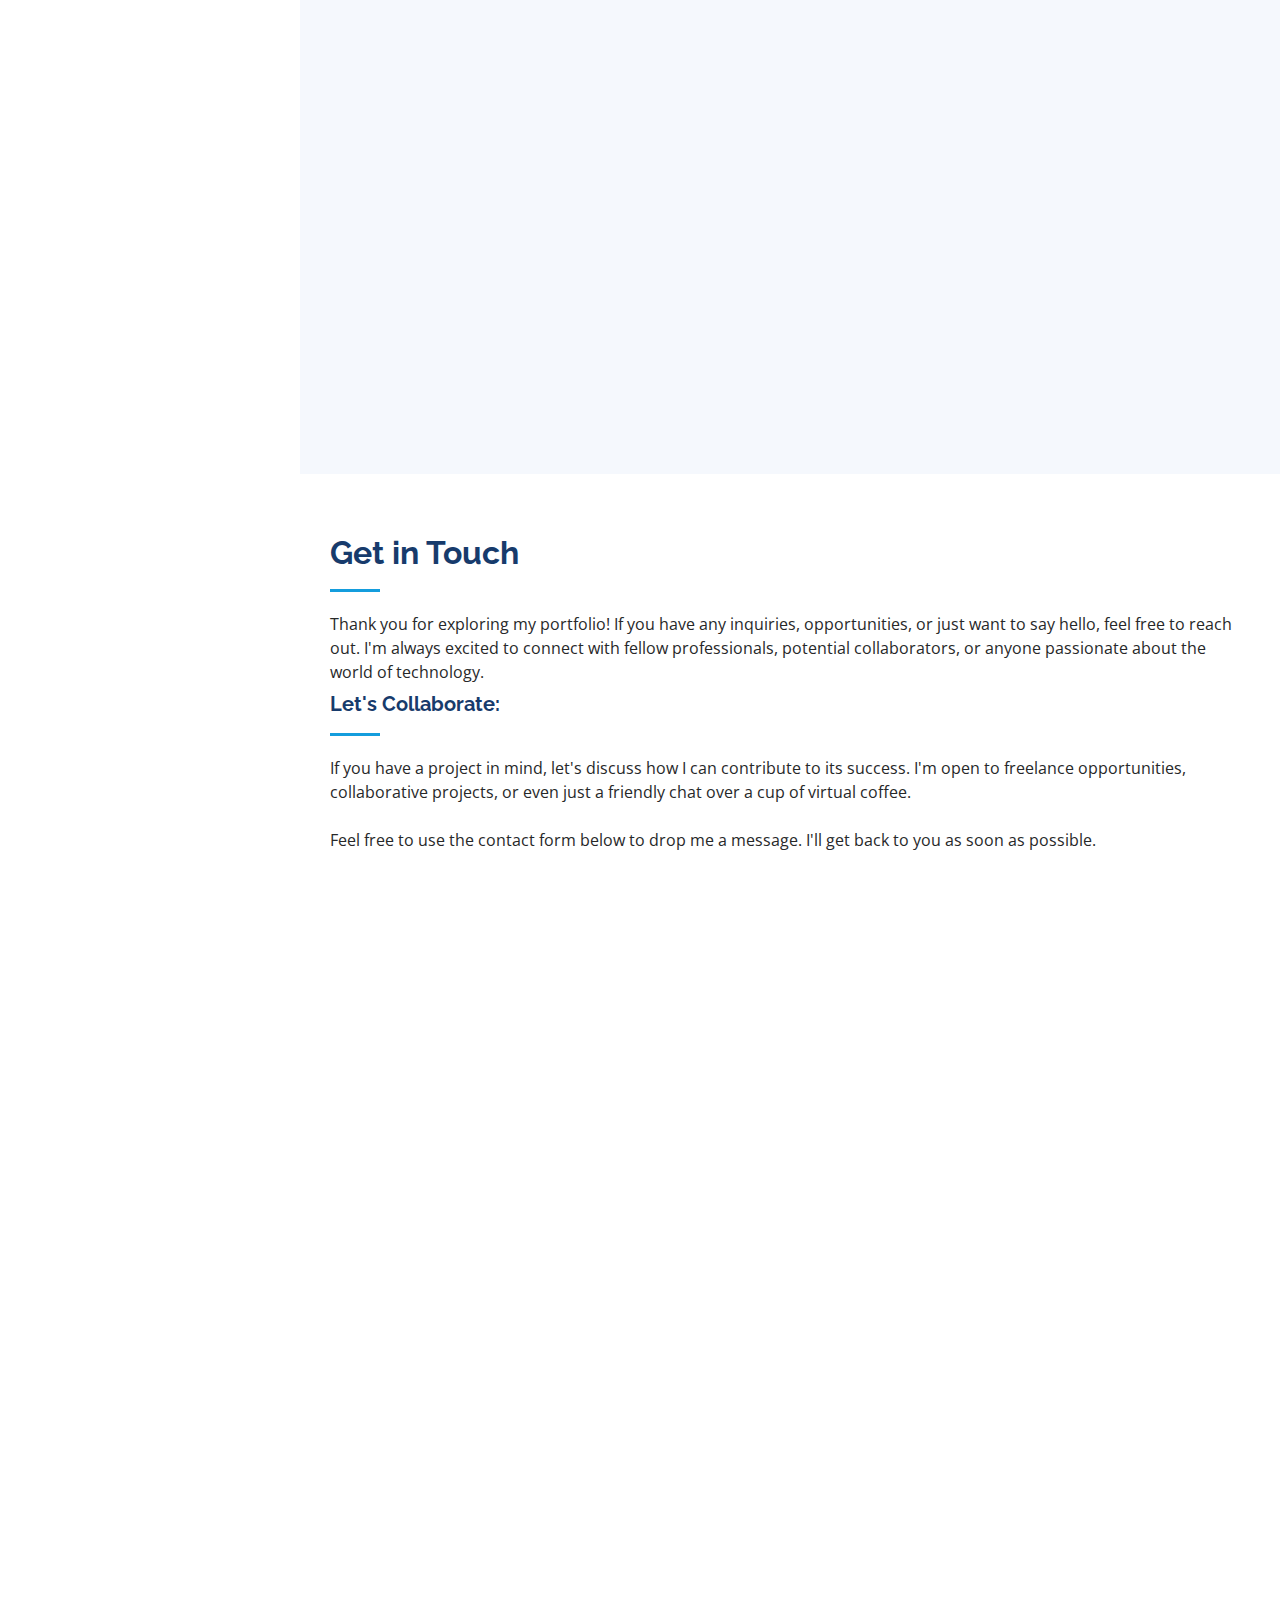
==== commit c8398a93: "Fixes" ====
--- a/index.html
+++ b/index.html
@@ -263,7 +263,7 @@
             <h3 class="resume-title">Education</h3>
             <div class="resume-item">
               <h4>Bachelors of Electrical/Electronics Engineering</h4>
-              <h5>2015 - 2023</h5>
+              <h5>2015 - 2021</h5>
               <p><em>Alex-Ekwueme Federal University Ndufu-Alike, Ebonyi State</em></p>
               <p>Passionate about technology, I pursued a degree in Electrical/Electronics Engineering. The program provided me with a strong foundation in engineering principles and problem-solving skills.</p>
             </div>
@@ -721,13 +721,16 @@
   <!-- ======= Footer ======= -->
   <footer id="footer">
     <div class="container">
-      <div class="copyright">
+      <!-- <div class="copyright border">
         &copy; Copyright <strong><span>iPortfolio</span></strong>
-      </div>
-      <div class="credits">
+      </div> -->
+      <!-- <div class="credits">
         Designed by <a href="https://bootstrapmade.com/">BootstrapMade</a>
-      </div>
+      </div> -->
     </div>
+    <div class=" p-4 text-center  d-block rounded copyright">
+        &copy; Copyright <strong><span>iPortfolio</span></strong>
+  </div>
   </footer><!-- End  Footer -->
 
   <a href="#" class="back-to-top d-flex align-items-center justify-content-center"><i class="bi bi-arrow-up-short"></i></a>
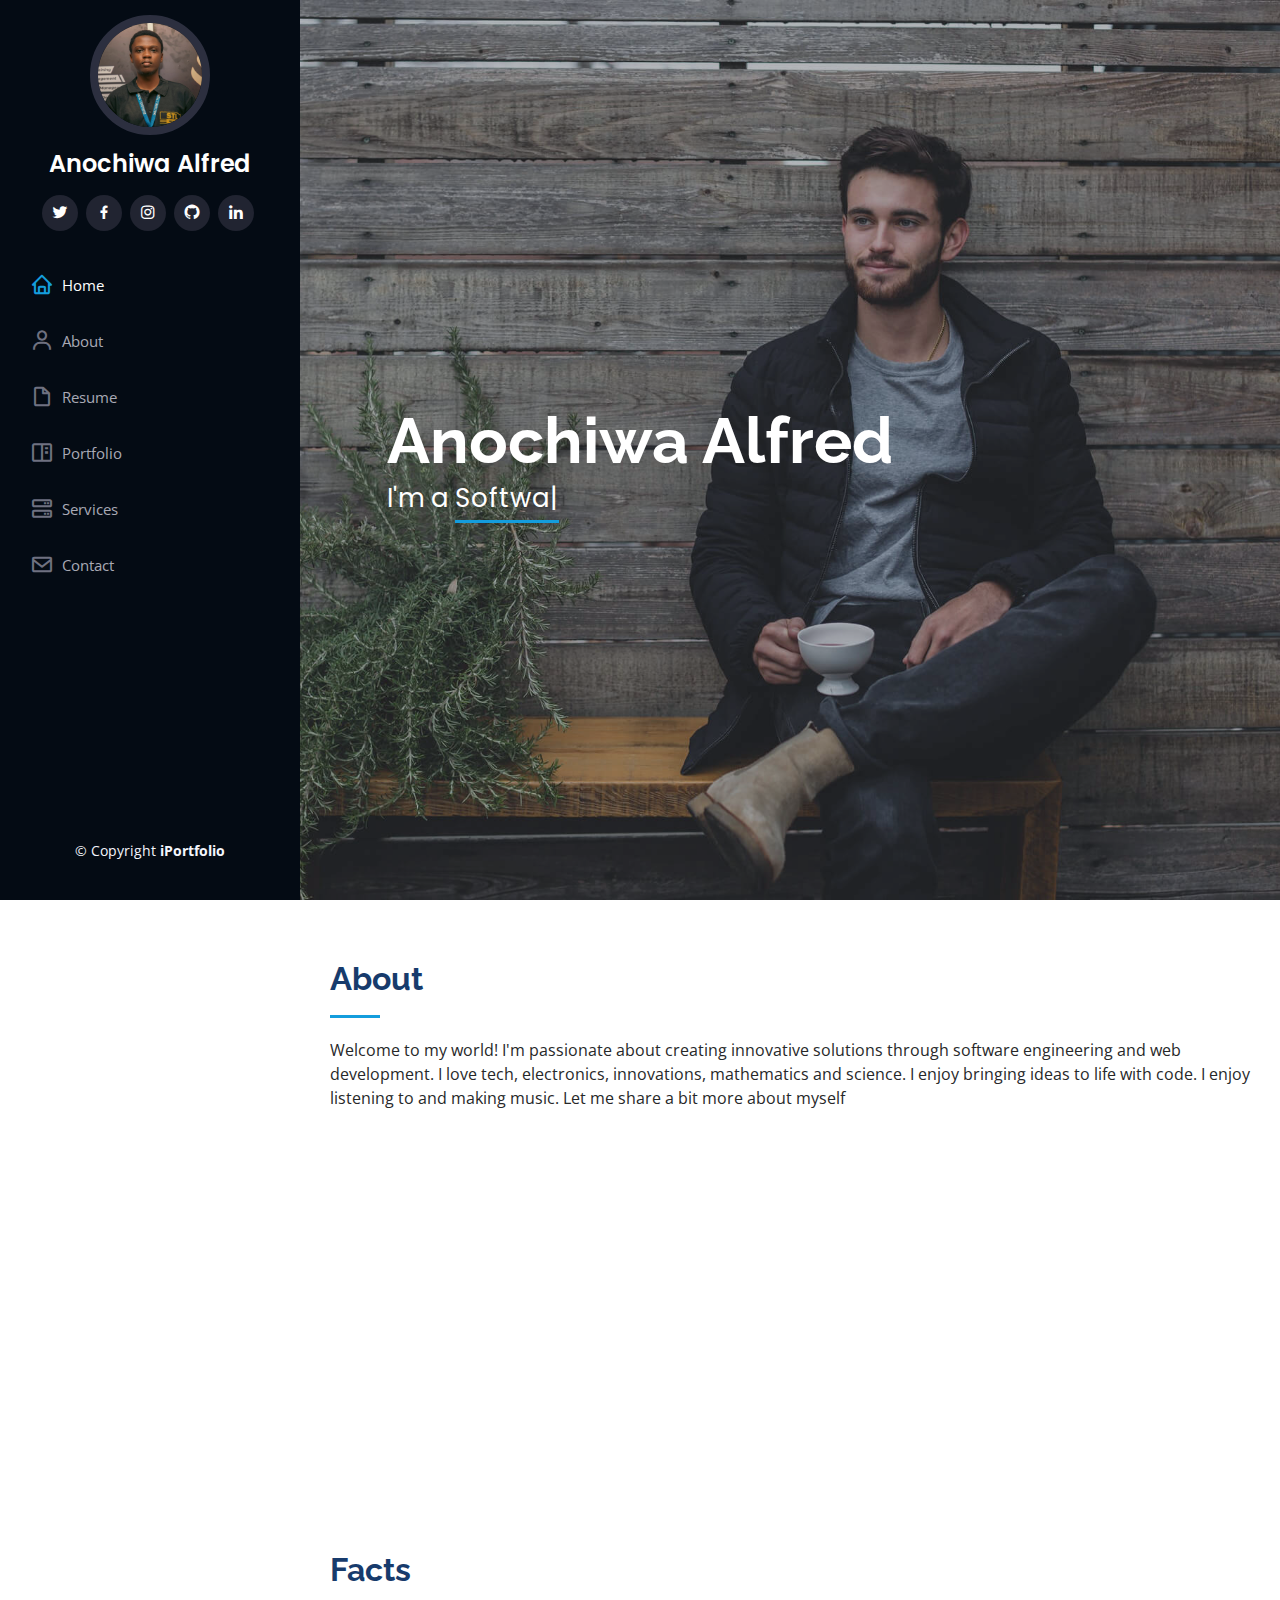
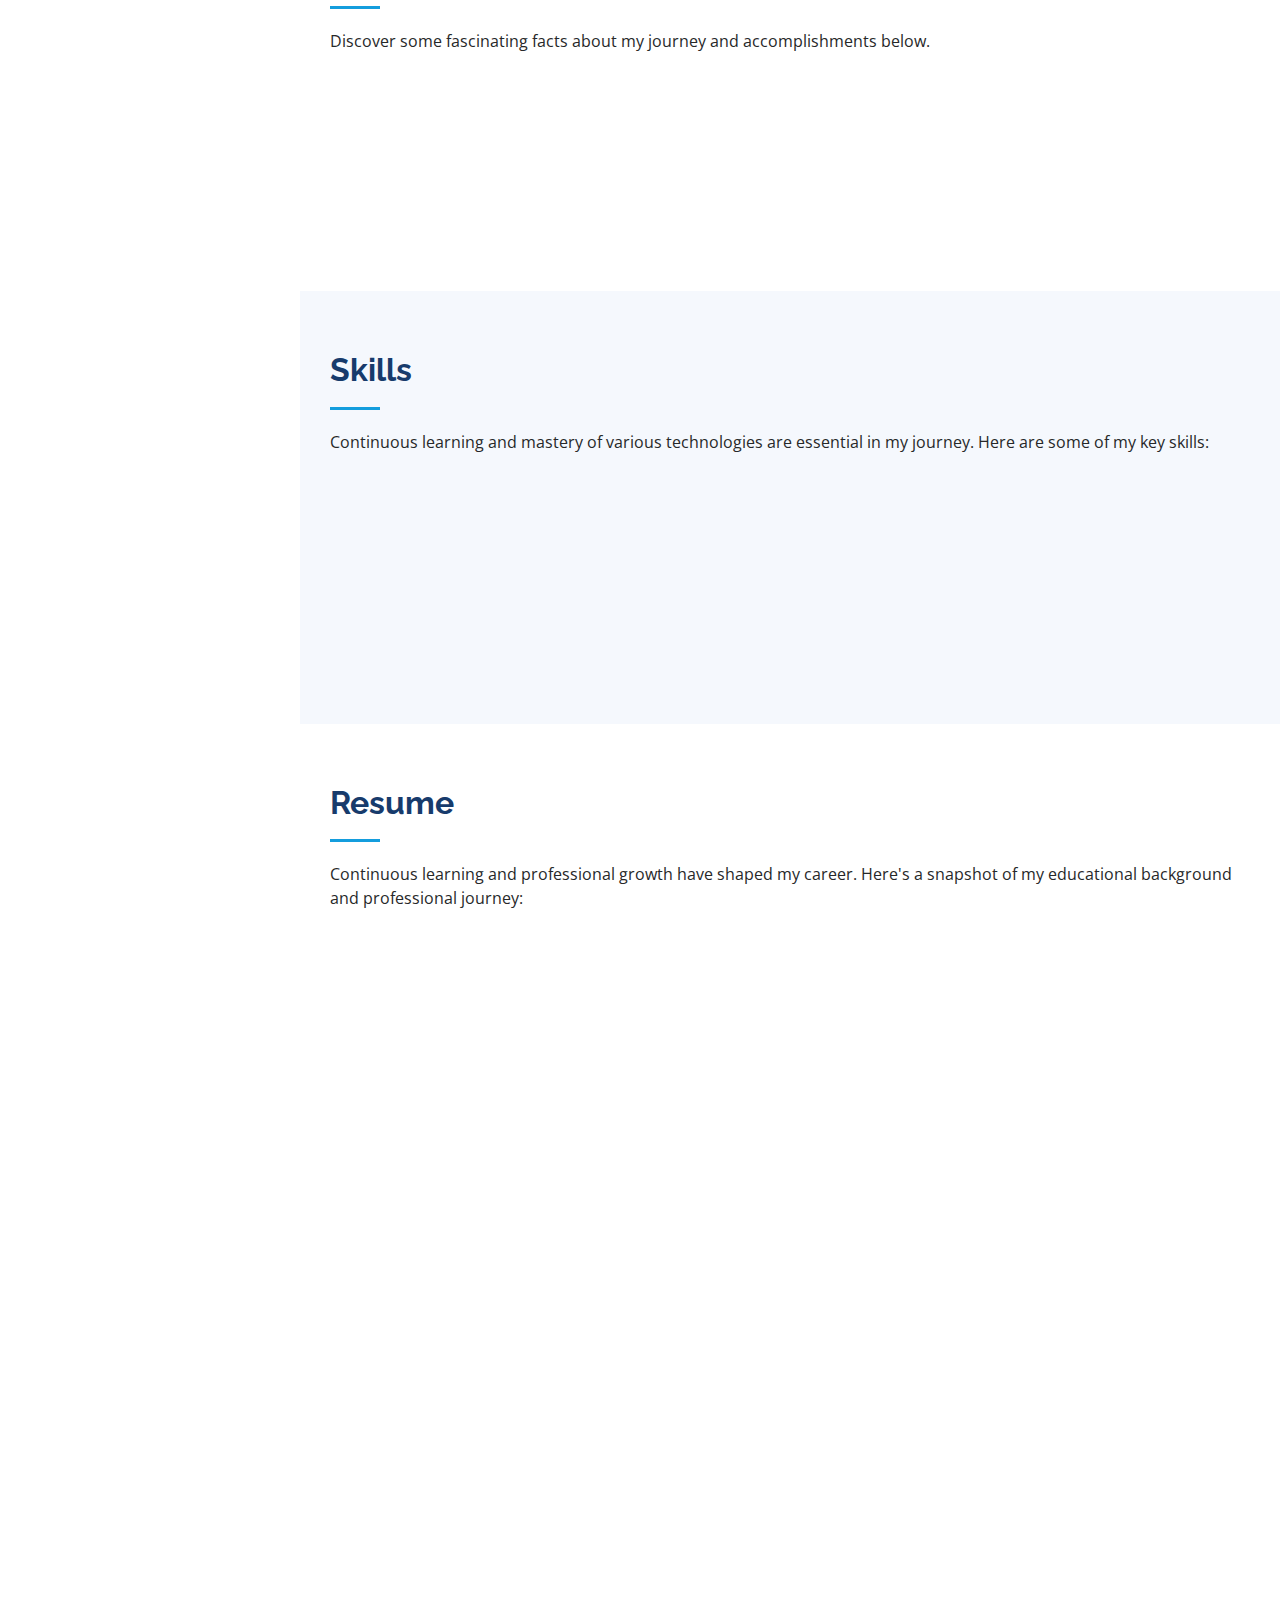
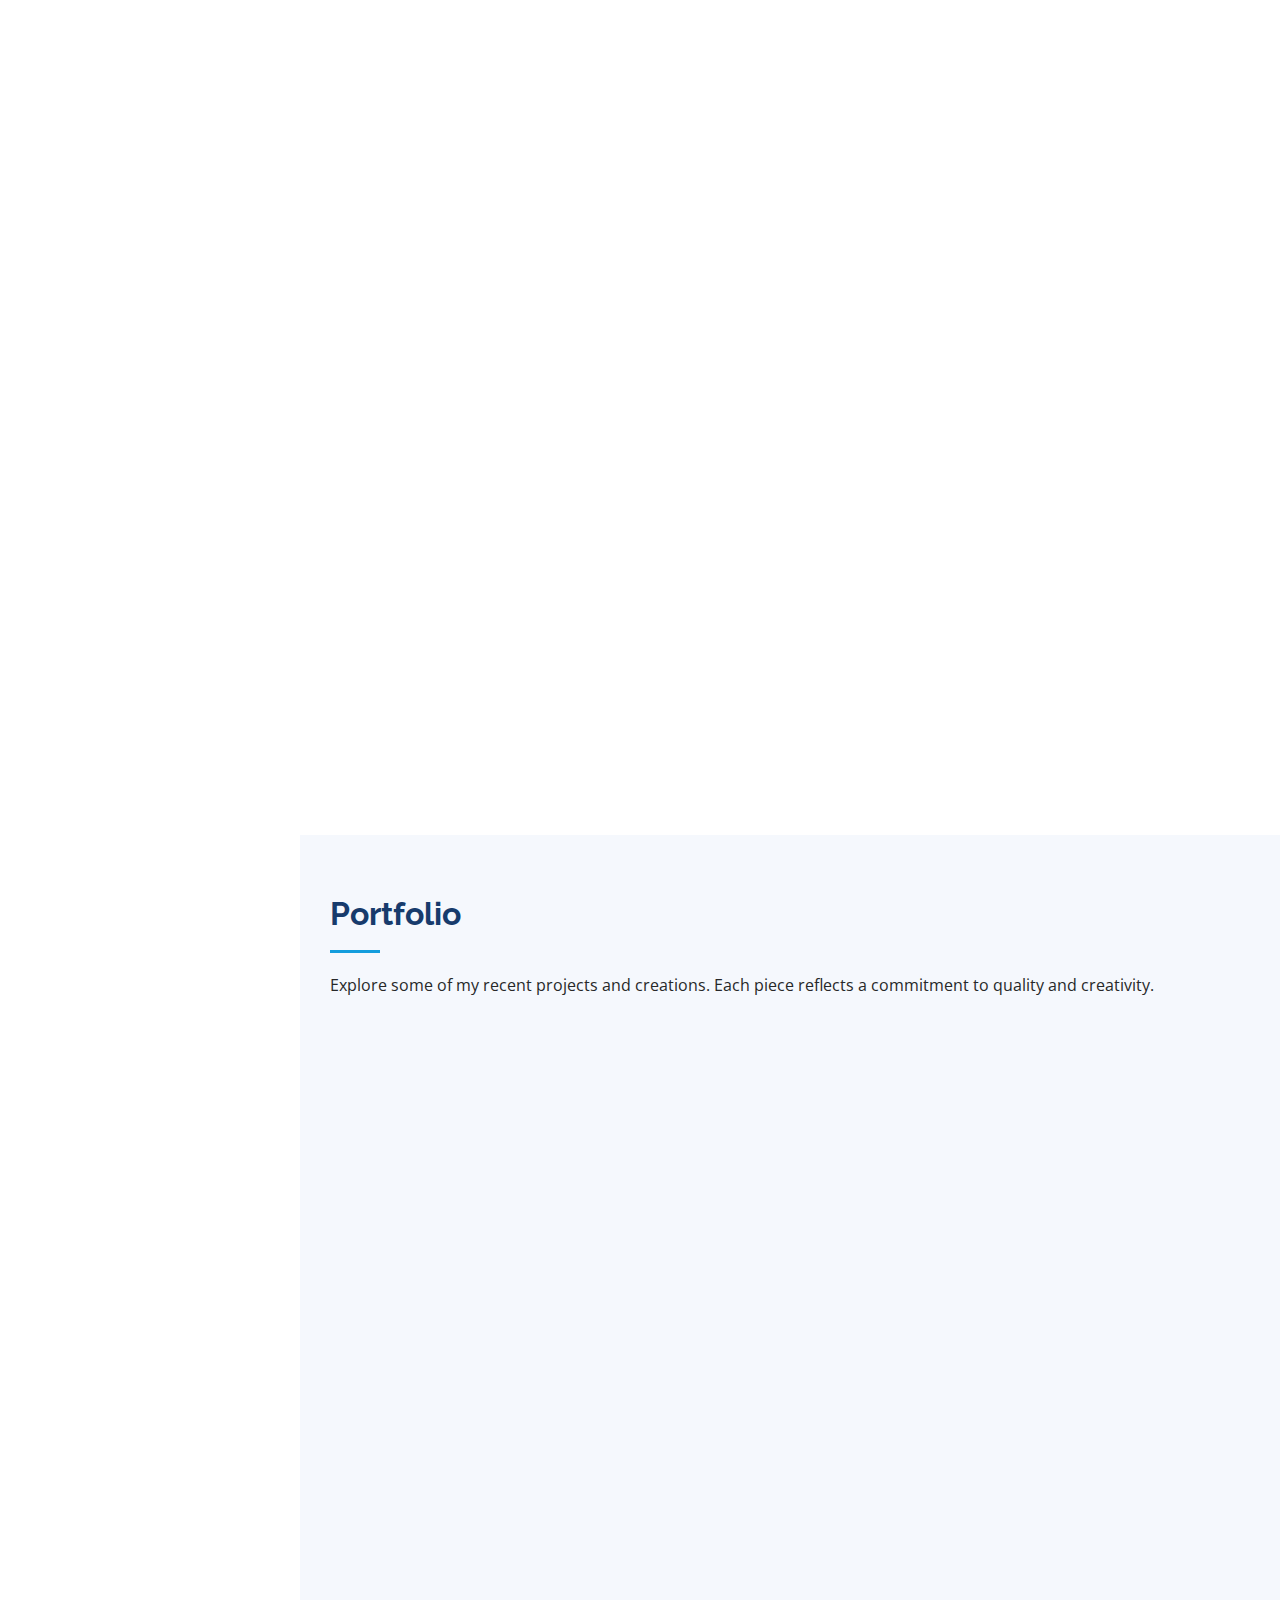
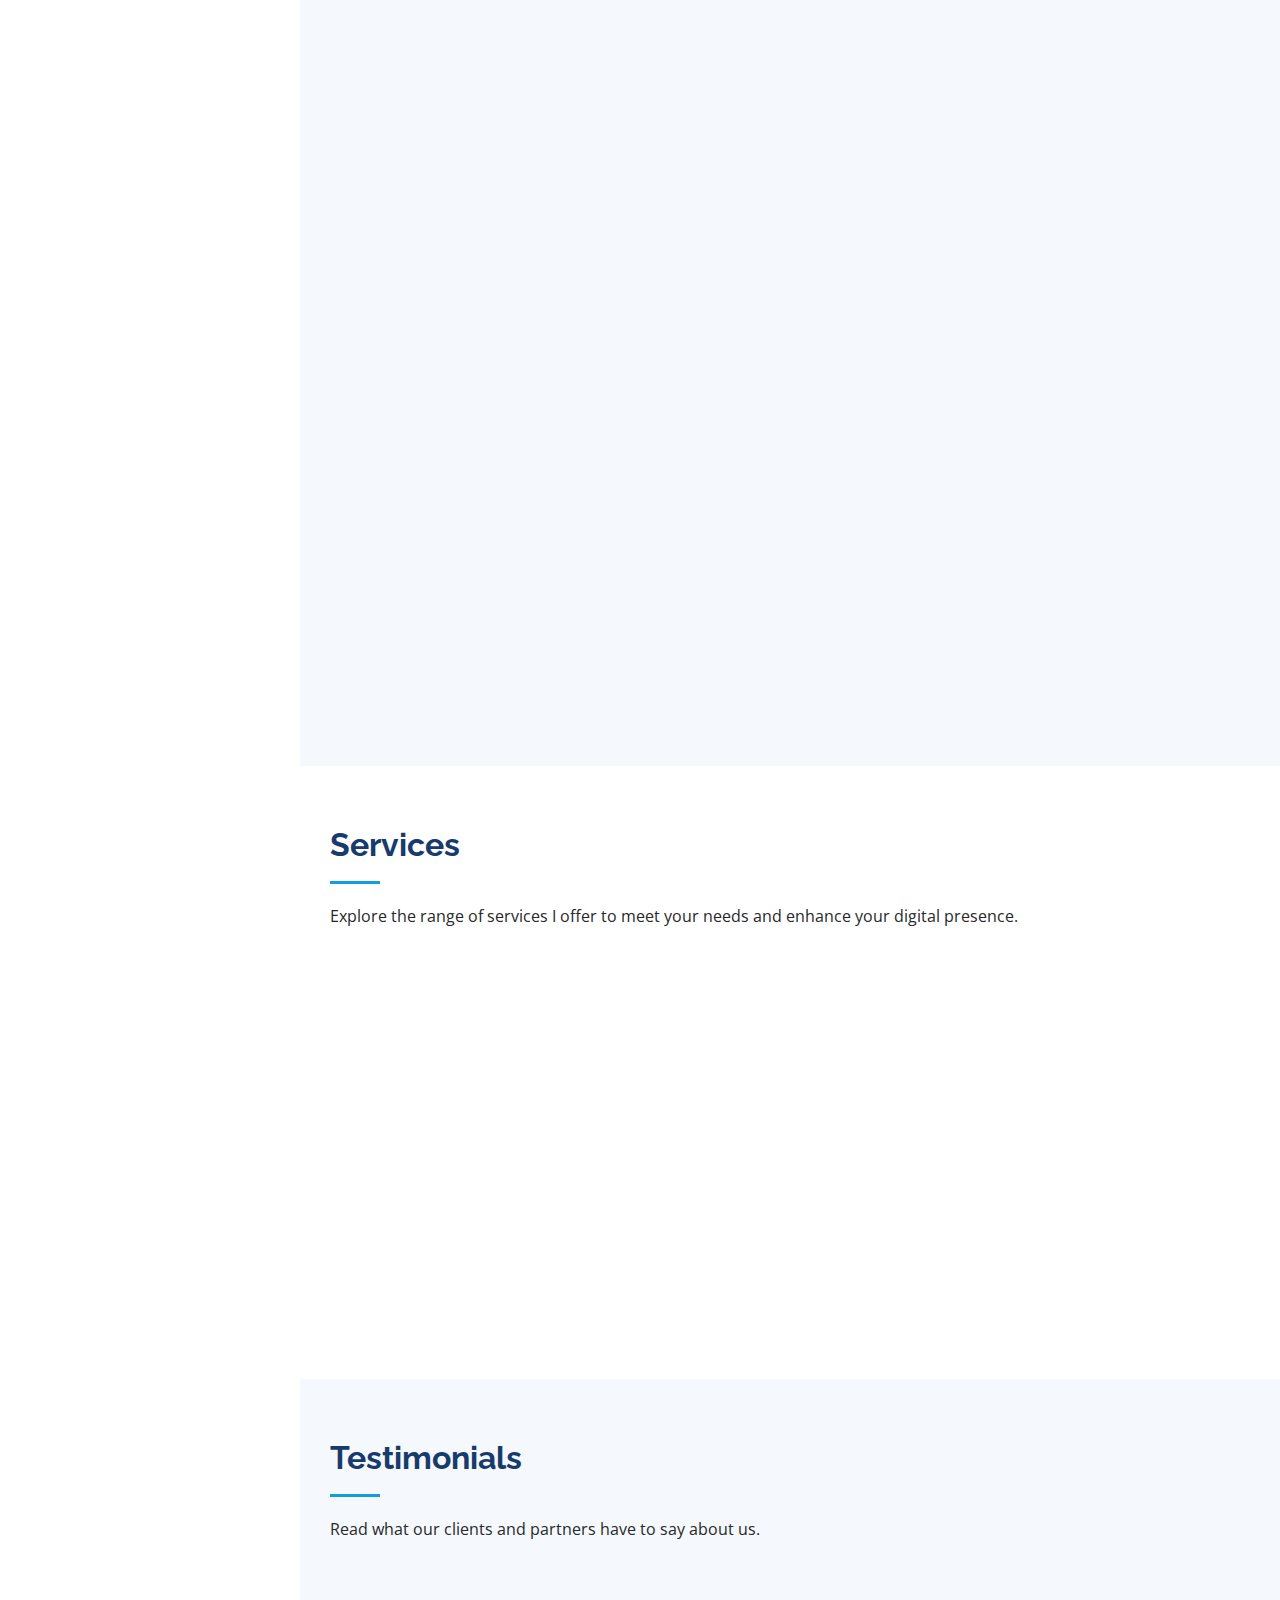
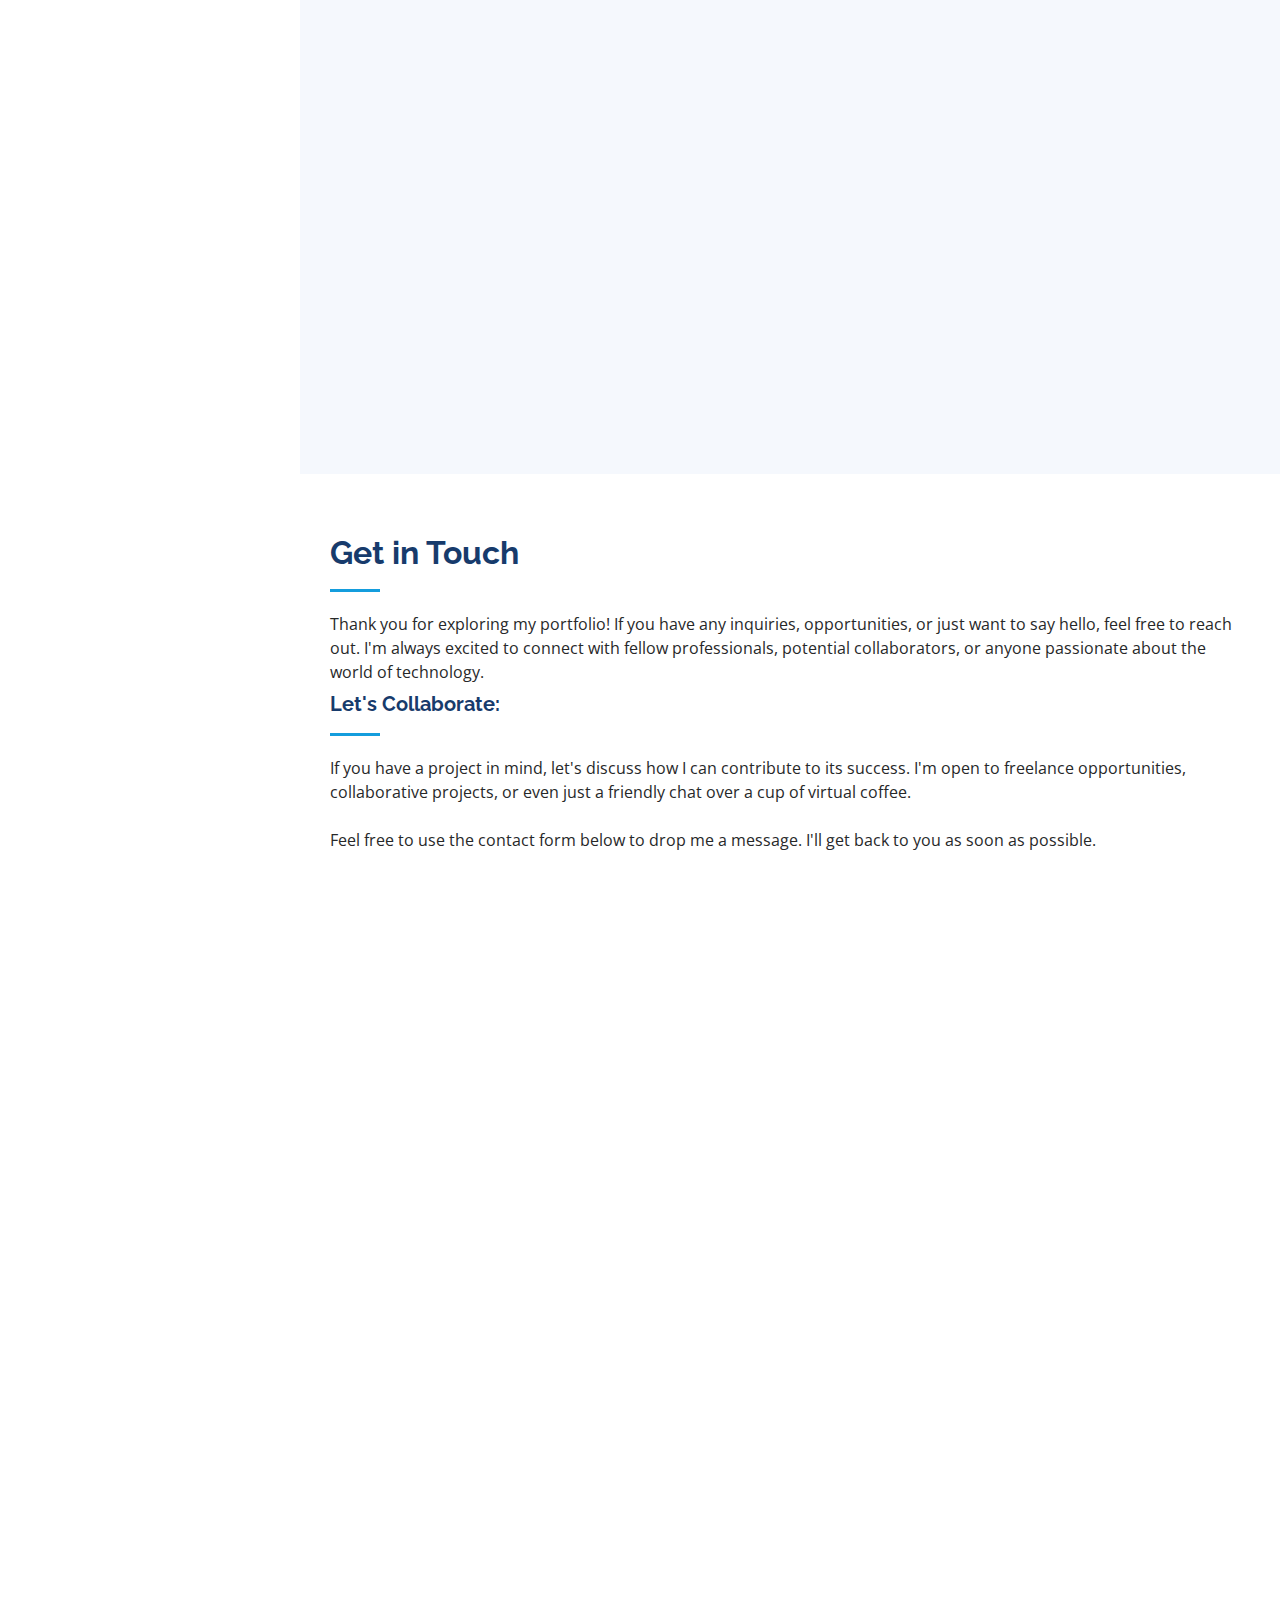
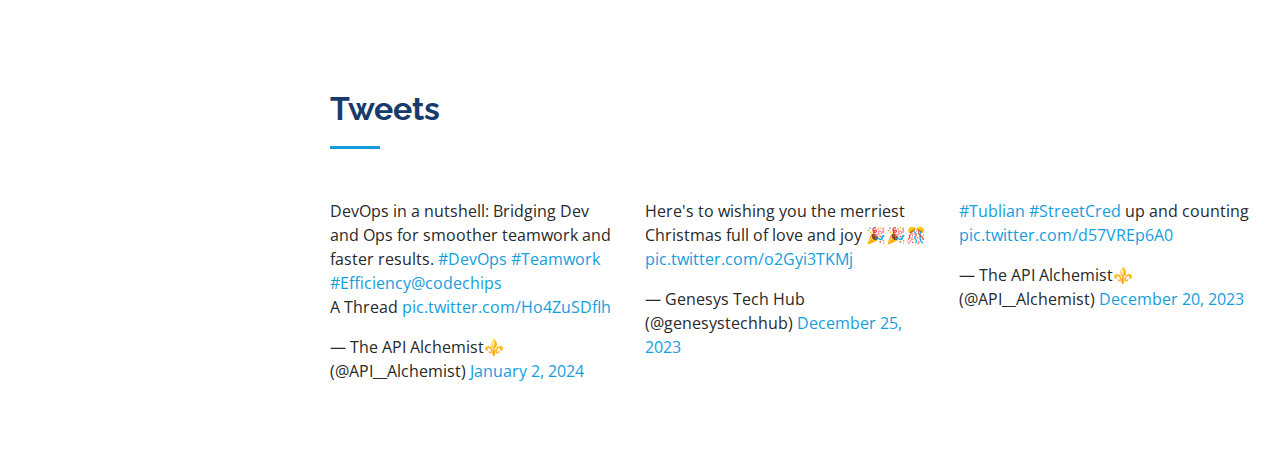
==== commit 19b9d7c6: "Modified" ====
--- a/index.html
+++ b/index.html
@@ -41,7 +41,7 @@
         <img src="assets/img/profile-img.jpg" alt="" class="img-fluid rounded-circle">
         <h1 class="text-light"><a href="index.html">Anochiwa Alfred</a></h1>
         <div class="social-links mt-3 text-center">
-          <a target="_blank" href="https://twitter.com/cryptalz" class="twitter"><i class="bx bxl-twitter"></i></a>
+          <a target="_blank" href="https://twitter.com/API__Alchemist" class="twitter"><i class="bx bxl-twitter"></i></a>
           <a target="_blank" href="https://web.facebook.com/anochiwaa" class="facebook"><i class="bx bxl-facebook"></i></a>
           <a target="_blank" href="https://www.instagram.com/alf_._ie/" class="instagram"><i class="bx bxl-instagram"></i></a>
           <a target="_blank" href="https://github.com/AnochiwaAlfred/" class="google-plus"><i class="bx bxl-github"></i></a>
@@ -559,6 +559,8 @@
     </section><!-- End Services Section -->
 
 
+
+
 <!-- ======= Testimonials Section ======= -->
 <section id="testimonials" class="testimonials section-bg">
   <div class="container">
@@ -715,6 +717,27 @@
 
       </div>
     </section><!-- End Contact Section -->
+
+    <section>
+      <div class="container">
+        <div class="section-title">
+          <h2>Tweets</h2>
+        </div>
+        <!-- Timeline Example -->
+        <div class="row">
+          <div class="col-lg-4 col-md-6 col-sm-12">
+            <blockquote class="twitter-tweet" data-theme="dark"><p lang="en" dir="ltr">DevOps in a nutshell: Bridging Dev and Ops for smoother teamwork and faster results. <a href="https://twitter.com/hashtag/DevOps?src=hash&amp;ref_src=twsrc%5Etfw">#DevOps</a> <a href="https://twitter.com/hashtag/Teamwork?src=hash&amp;ref_src=twsrc%5Etfw">#Teamwork</a> <a href="https://twitter.com/hashtag/Efficiency?src=hash&amp;ref_src=twsrc%5Etfw">#Efficiency</a><a href="https://twitter.com/codechips?ref_src=twsrc%5Etfw">@codechips</a><br>A Thread <a href="https://t.co/Ho4ZuSDfIh">pic.twitter.com/Ho4ZuSDfIh</a></p>&mdash; The API Alchemist⚜️ (@API__Alchemist) <a href="https://twitter.com/API__Alchemist/status/1742014383566299350?ref_src=twsrc%5Etfw">January 2, 2024</a></blockquote> <script async src="https://platform.twitter.com/widgets.js" charset="utf-8"></script>
+          </div>
+          <div class="col-lg-4 col-md-6 col-sm-12">
+            <blockquote class="twitter-tweet" data-theme="dark"><p lang="en" dir="ltr">Here&#39;s to wishing you the merriest<br>Christmas full of love and joy 🎉🎉🎊 <a href="https://t.co/o2Gyi3TKMj">pic.twitter.com/o2Gyi3TKMj</a></p>&mdash; Genesys Tech Hub (@genesystechhub) <a href="https://twitter.com/genesystechhub/status/1739189774500458840?ref_src=twsrc%5Etfw">December 25, 2023</a></blockquote> <script async src="https://platform.twitter.com/widgets.js" charset="utf-8"></script>
+          </div>
+          <div class="col-lg-4 col-md-6 col-sm-12">
+            <blockquote class="twitter-tweet" data-theme="dark"><p lang="en" dir="ltr"><a href="https://twitter.com/hashtag/Tublian?src=hash&amp;ref_src=twsrc%5Etfw">#Tublian</a> <a href="https://twitter.com/hashtag/StreetCred?src=hash&amp;ref_src=twsrc%5Etfw">#StreetCred</a> up and counting <a href="https://t.co/d57VREp6A0">pic.twitter.com/d57VREp6A0</a></p>&mdash; The API Alchemist⚜️ (@API__Alchemist) <a href="https://twitter.com/API__Alchemist/status/1737608970876104785?ref_src=twsrc%5Etfw">December 20, 2023</a></blockquote> <script async src="https://platform.twitter.com/widgets.js" charset="utf-8"></script>
+          </div>
+          
+        </div>
+      </div>
+    </section>
 
   </main><!-- End #main -->
 
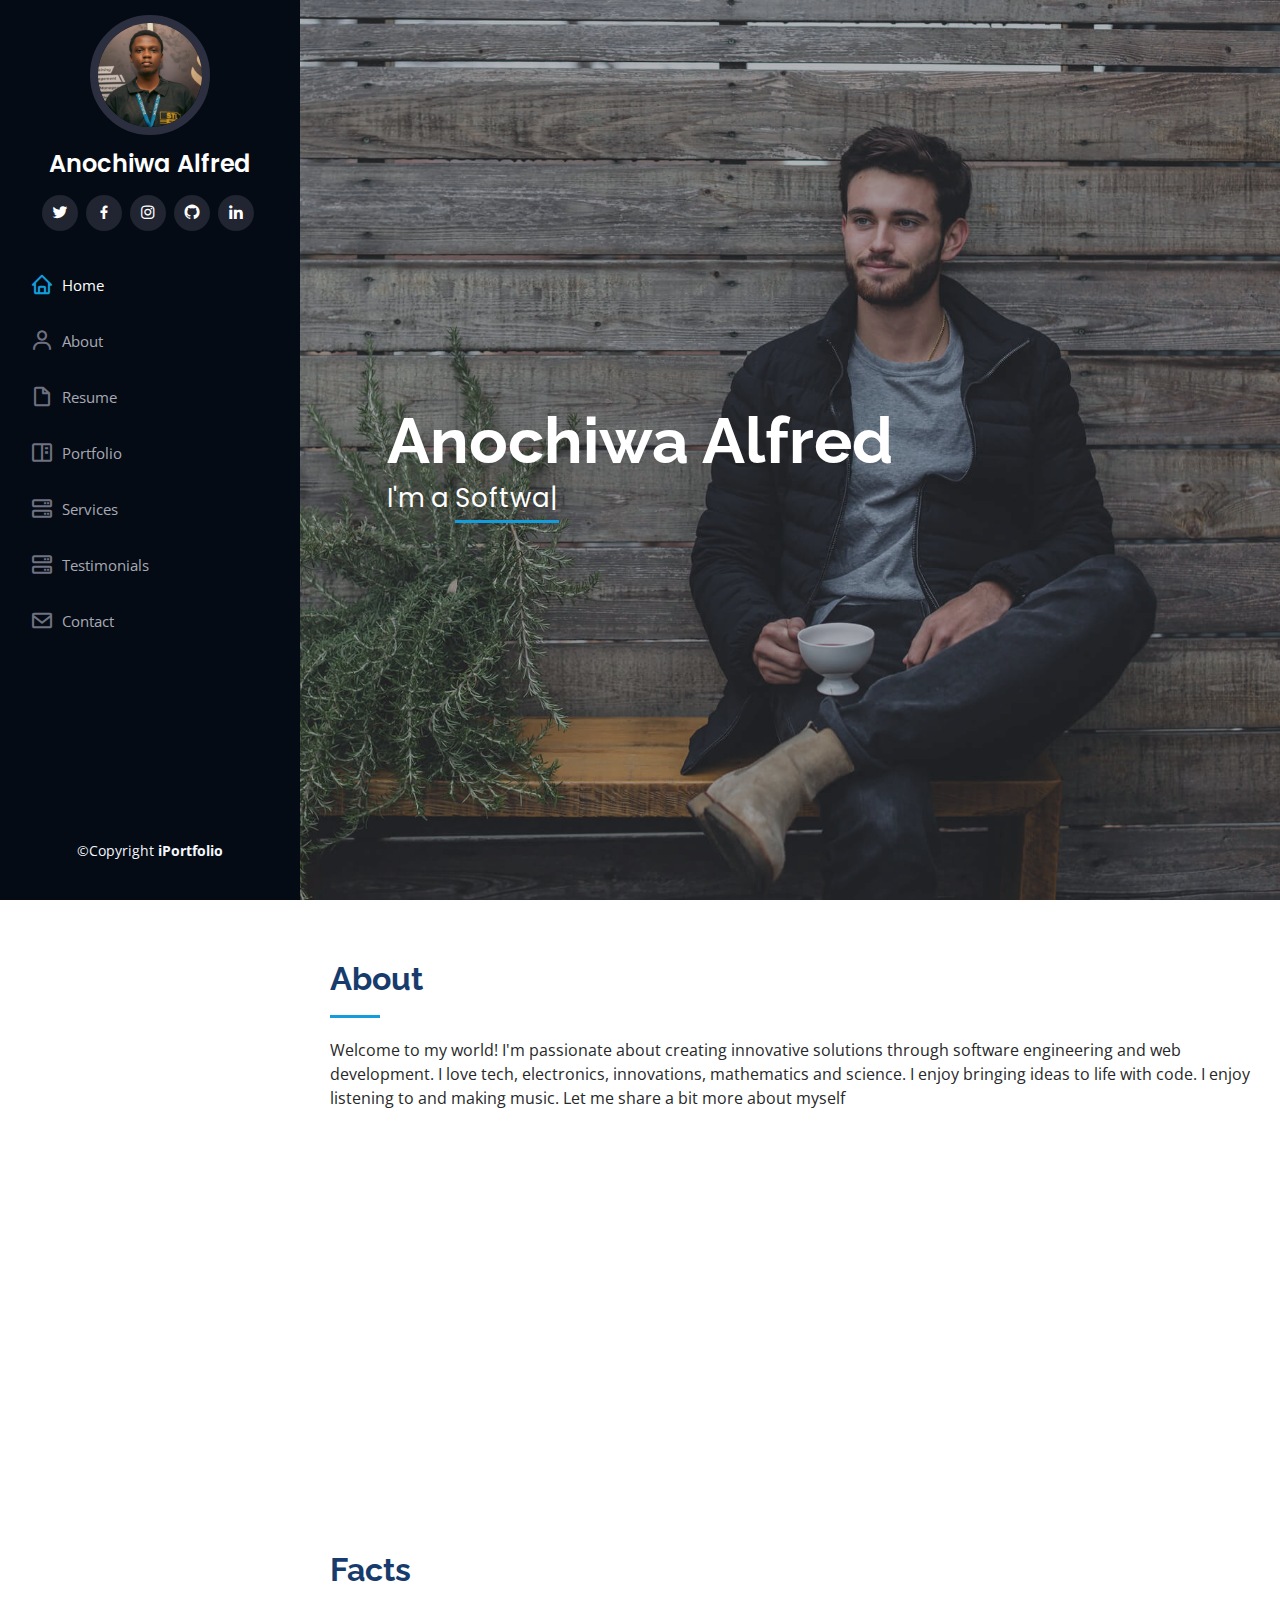
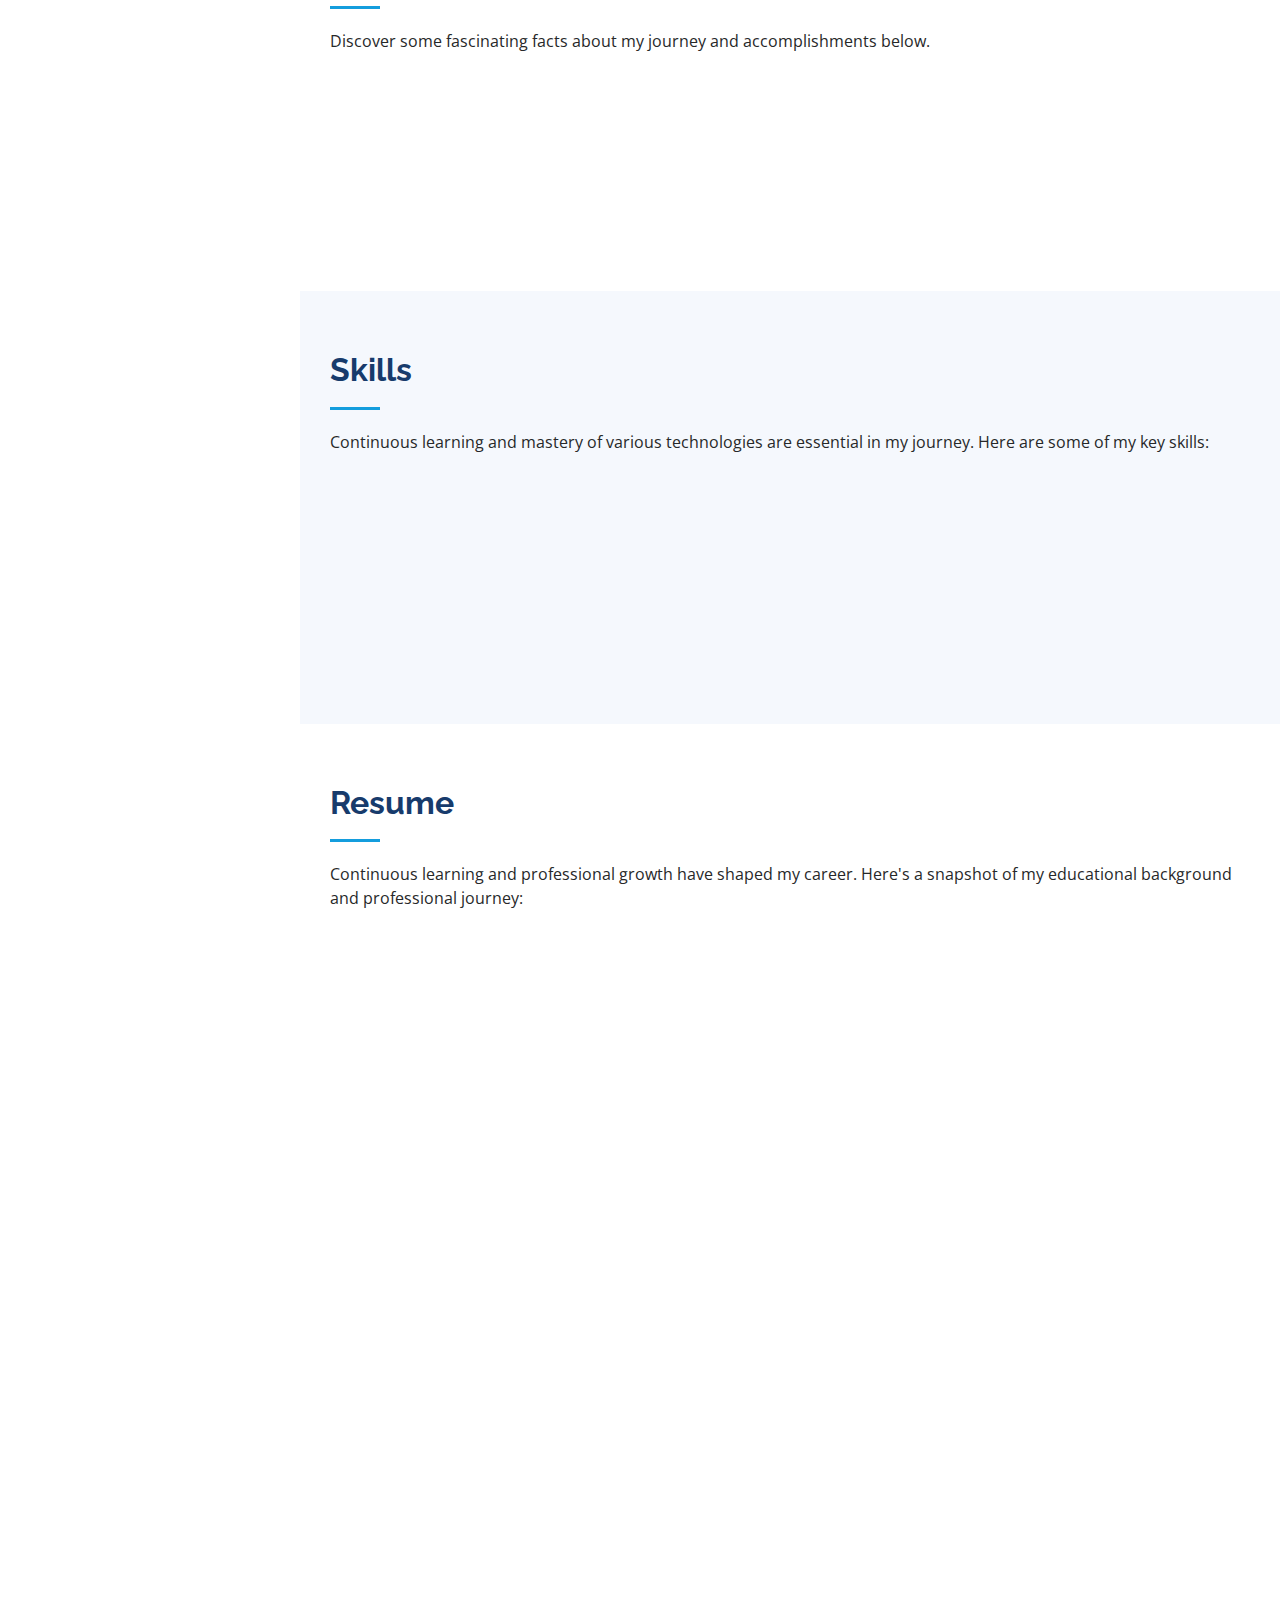
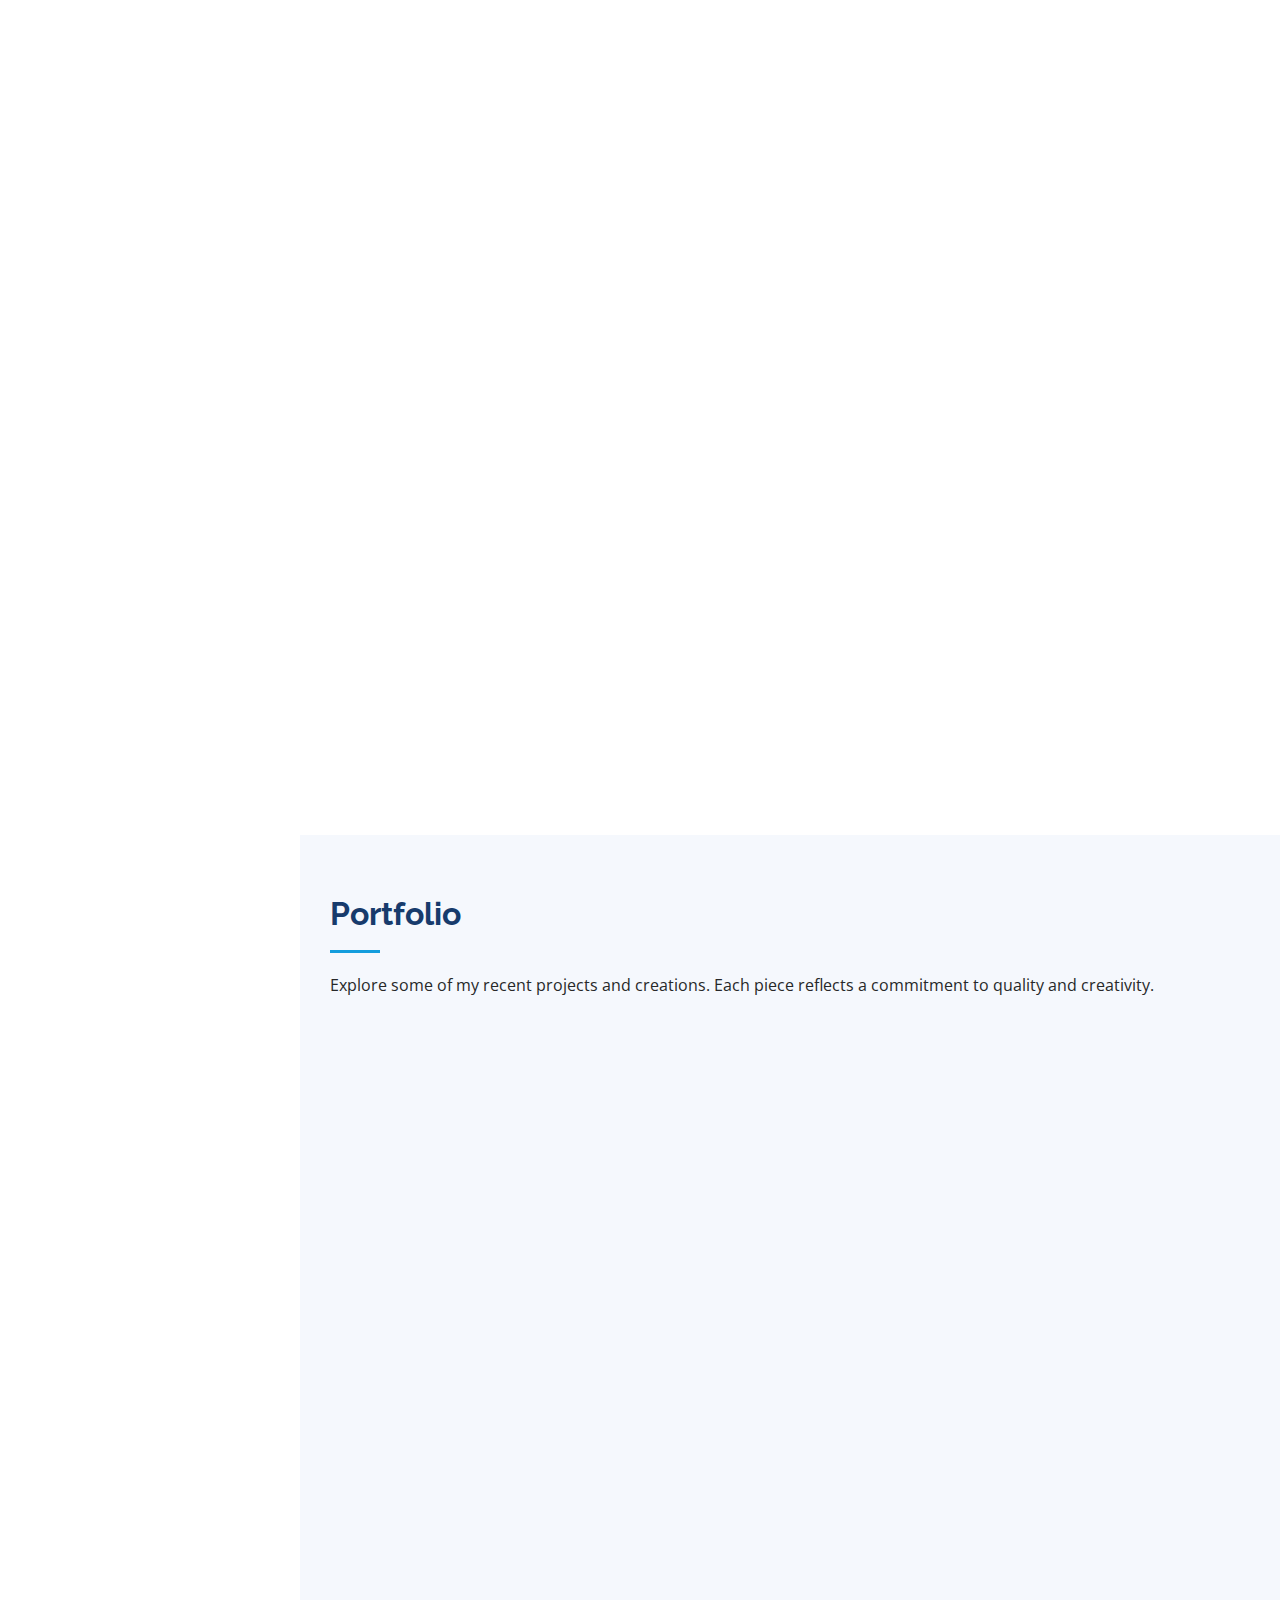
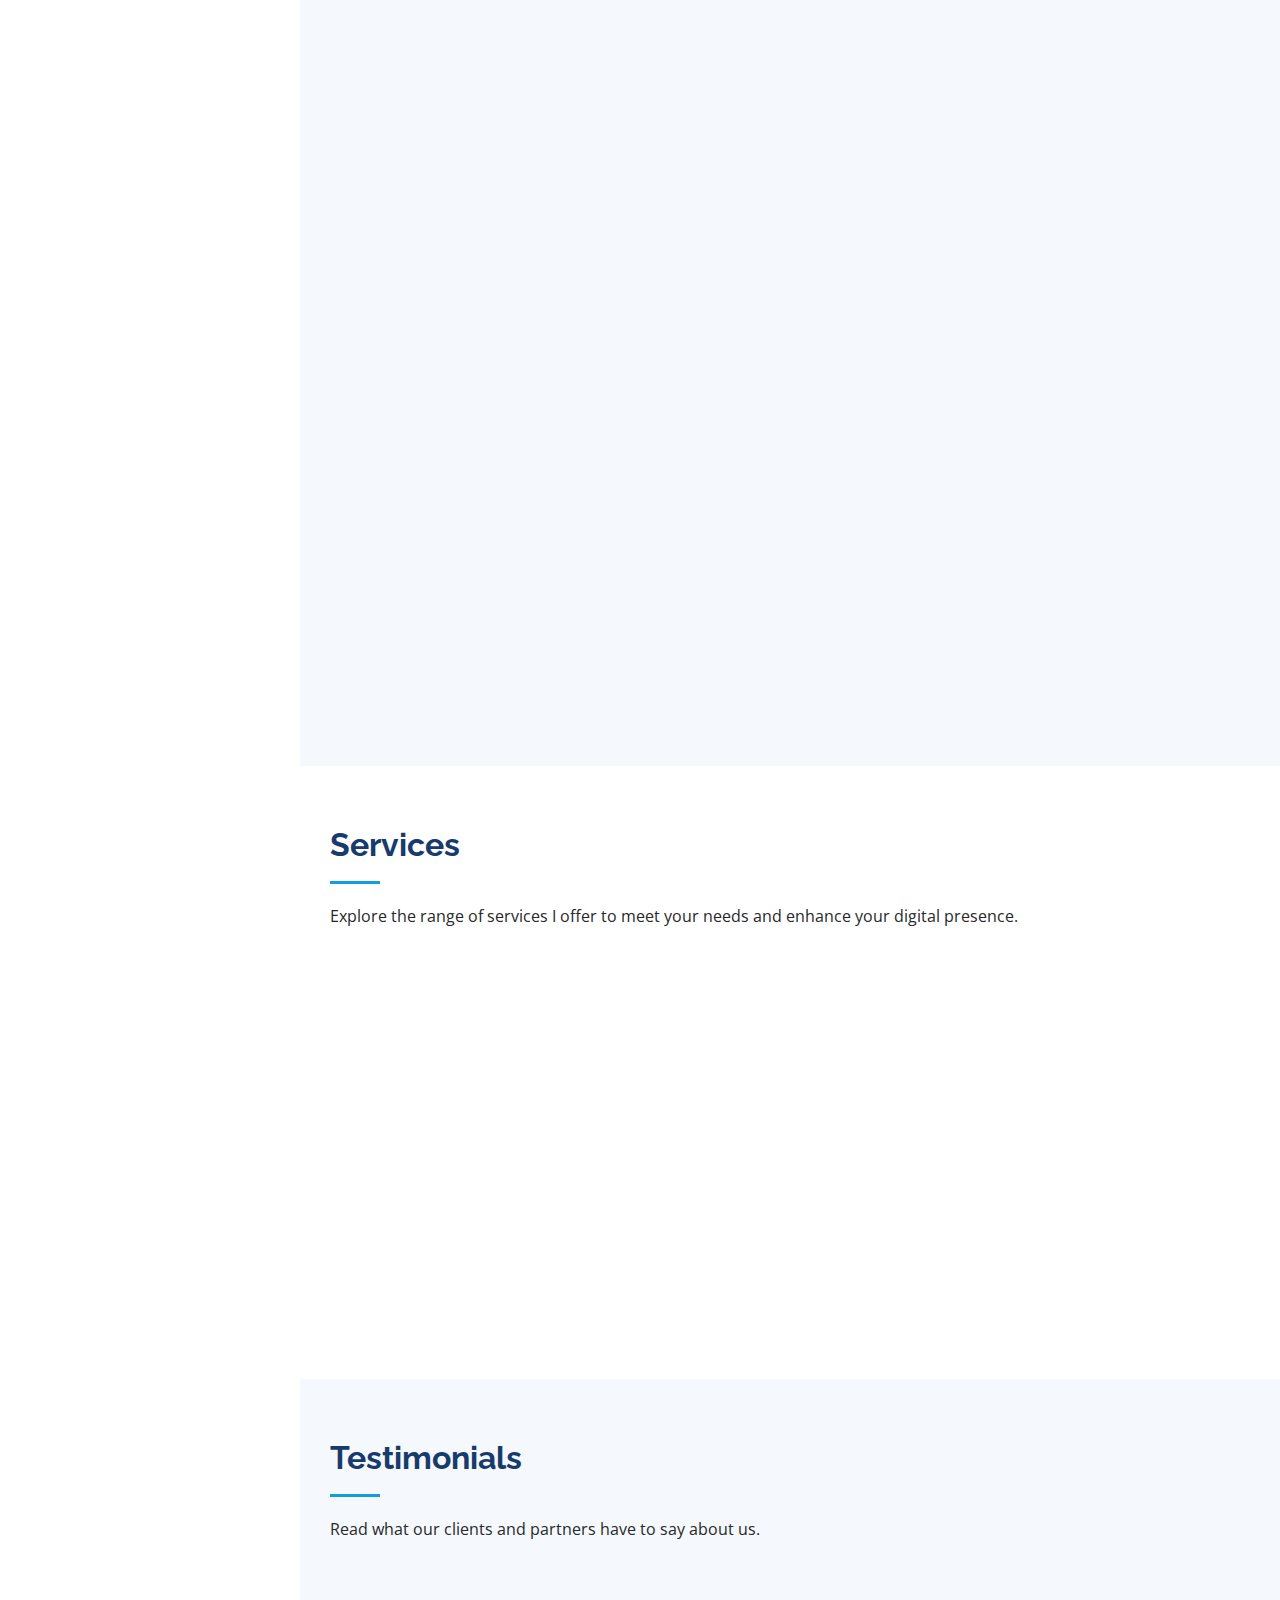
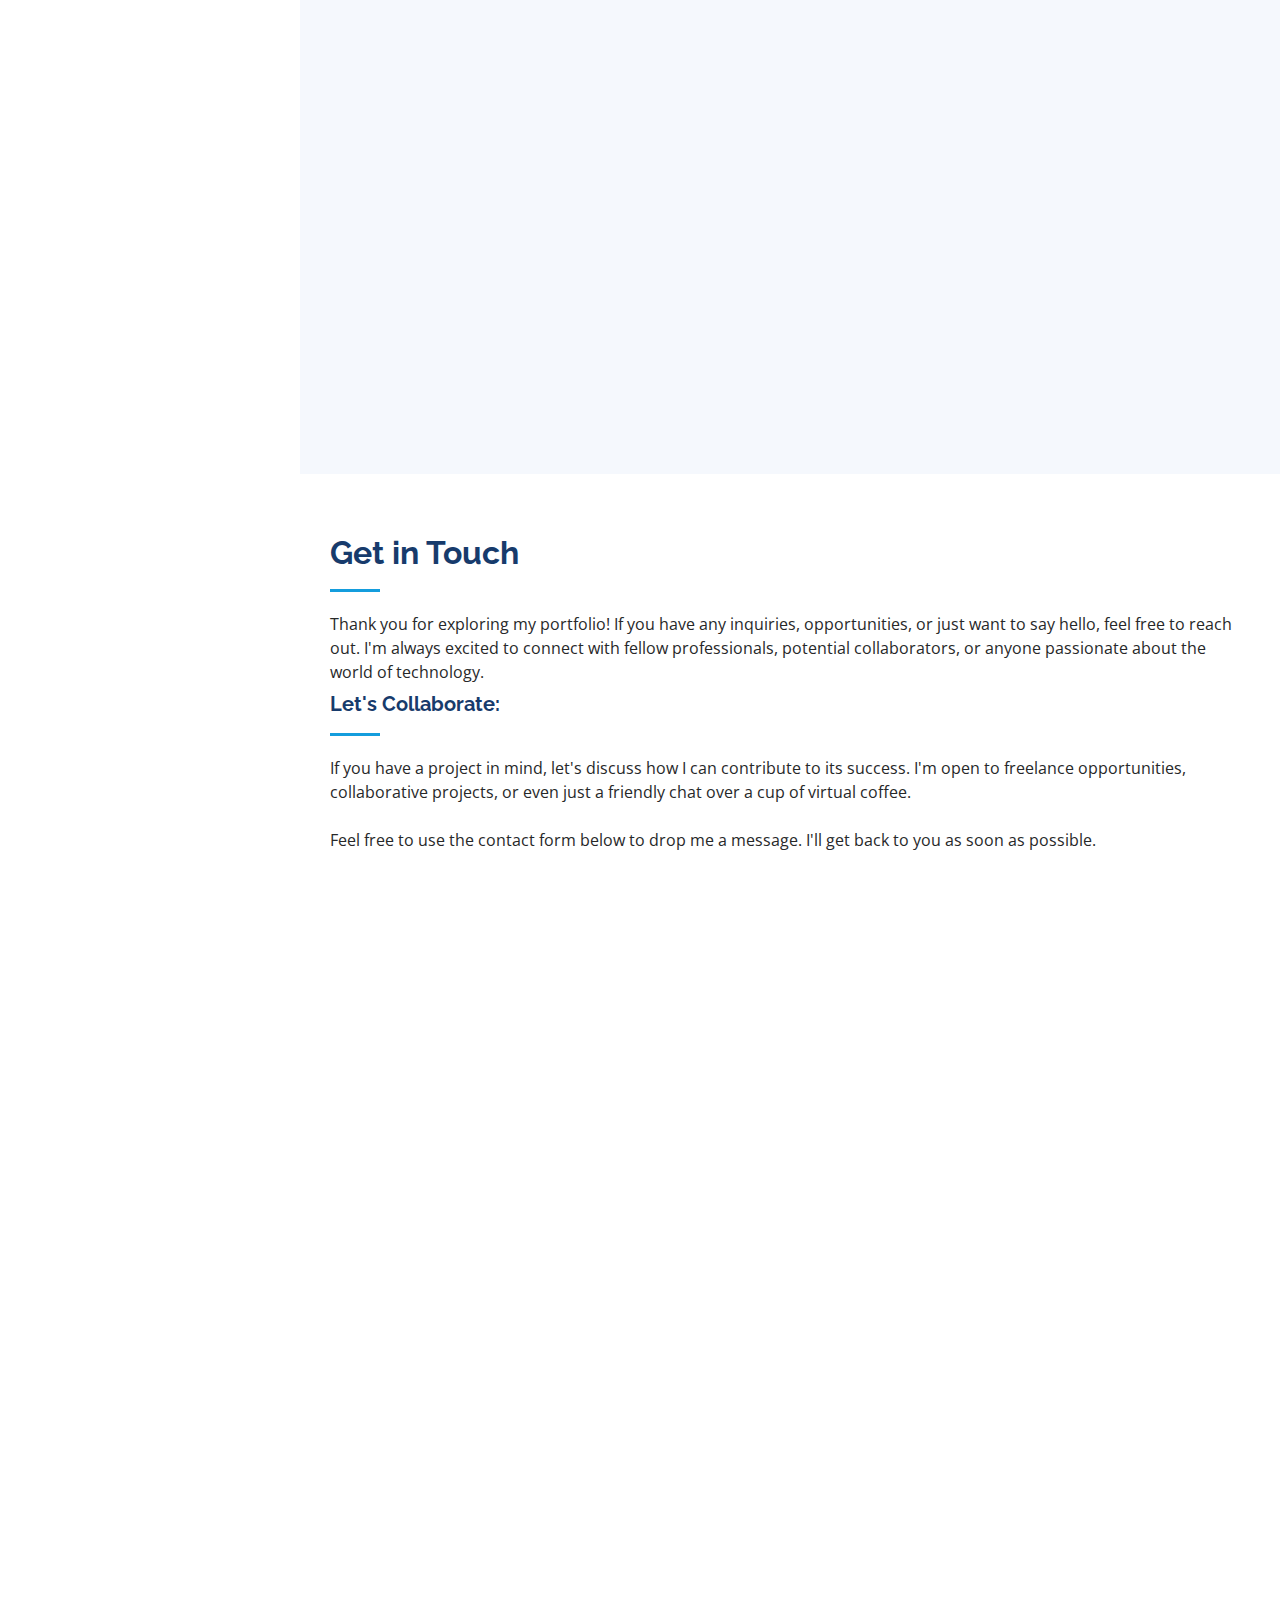
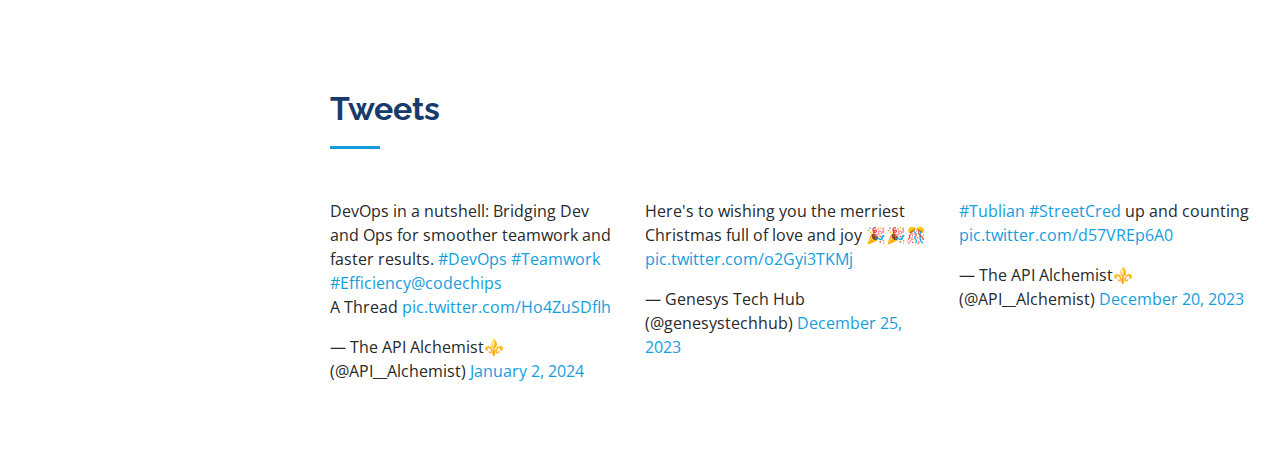
==== commit 762a75db: "new" ====
--- a/index.html
+++ b/index.html
@@ -50,13 +50,14 @@
       </div>
 
       <nav id="navbar" class="nav-menu navbar">
-        <ul>
+        <ul class=" overflow-scroll pb-5">
           <li><a href="#hero" class="nav-link scrollto active"><i class="bx bx-home"></i> <span>Home</span></a></li>
           <li><a href="#about" class="nav-link scrollto"><i class="bx bx-user"></i> <span>About</span></a></li>
           <li><a href="#resume" class="nav-link scrollto"><i class="bx bx-file-blank"></i> <span>Resume</span></a></li>
           <li><a href="#portfolio" class="nav-link scrollto"><i class="bx bx-book-content"></i> <span>Portfolio</span></a></li>
           <li><a href="#services" class="nav-link scrollto"><i class="bx bx-server"></i> <span>Services</span></a></li>
-          <li><a href="#contact" class="nav-link scrollto"><i class="bx bx-envelope"></i> <span>Contact</span></a></li>
+          <li><a href="#testimonials" class="nav-link scrollto"><i class="bx bx-server"></i> <span>Testimonials</span></a></li>
+          <li><a href="#contact" class="nav-link scrollto mb-5"><i class="bx bx-envelope"></i> <span>Contact</span></a></li>
         </ul>
       </nav><!-- .nav-menu -->
     </div>
@@ -743,16 +744,8 @@
 
   <!-- ======= Footer ======= -->
   <footer id="footer">
-    <div class="container">
-      <!-- <div class="copyright border">
-        &copy; Copyright <strong><span>iPortfolio</span></strong>
-      </div> -->
-      <!-- <div class="credits">
-        Designed by <a href="https://bootstrapmade.com/">BootstrapMade</a>
-      </div> -->
-    </div>
-    <div class=" p-4 text-center  d-block rounded copyright">
-        &copy; Copyright <strong><span>iPortfolio</span></strong>
+    <div class=" p-4 text-center d-block rounded copyright">
+        &copy;Copyright <strong><span>iPortfolio</span></strong>
   </div>
   </footer><!-- End  Footer -->
 
